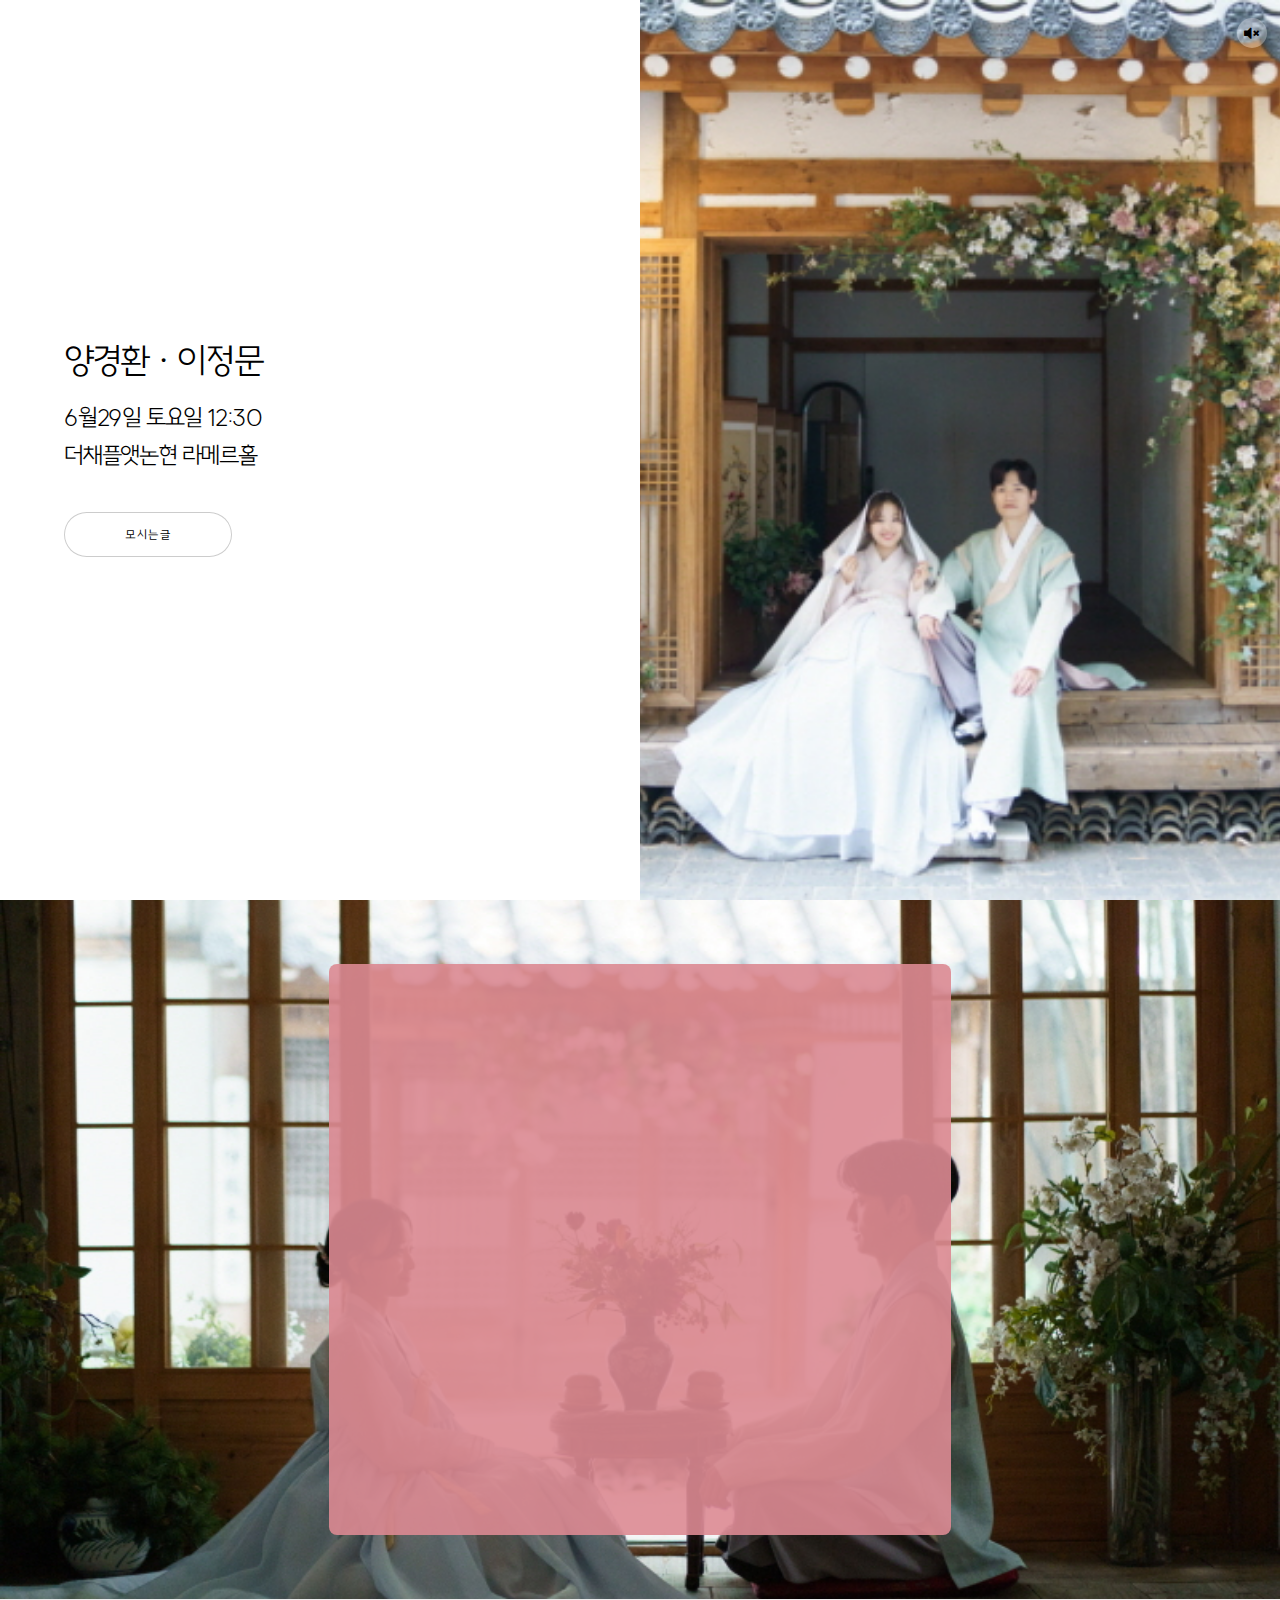
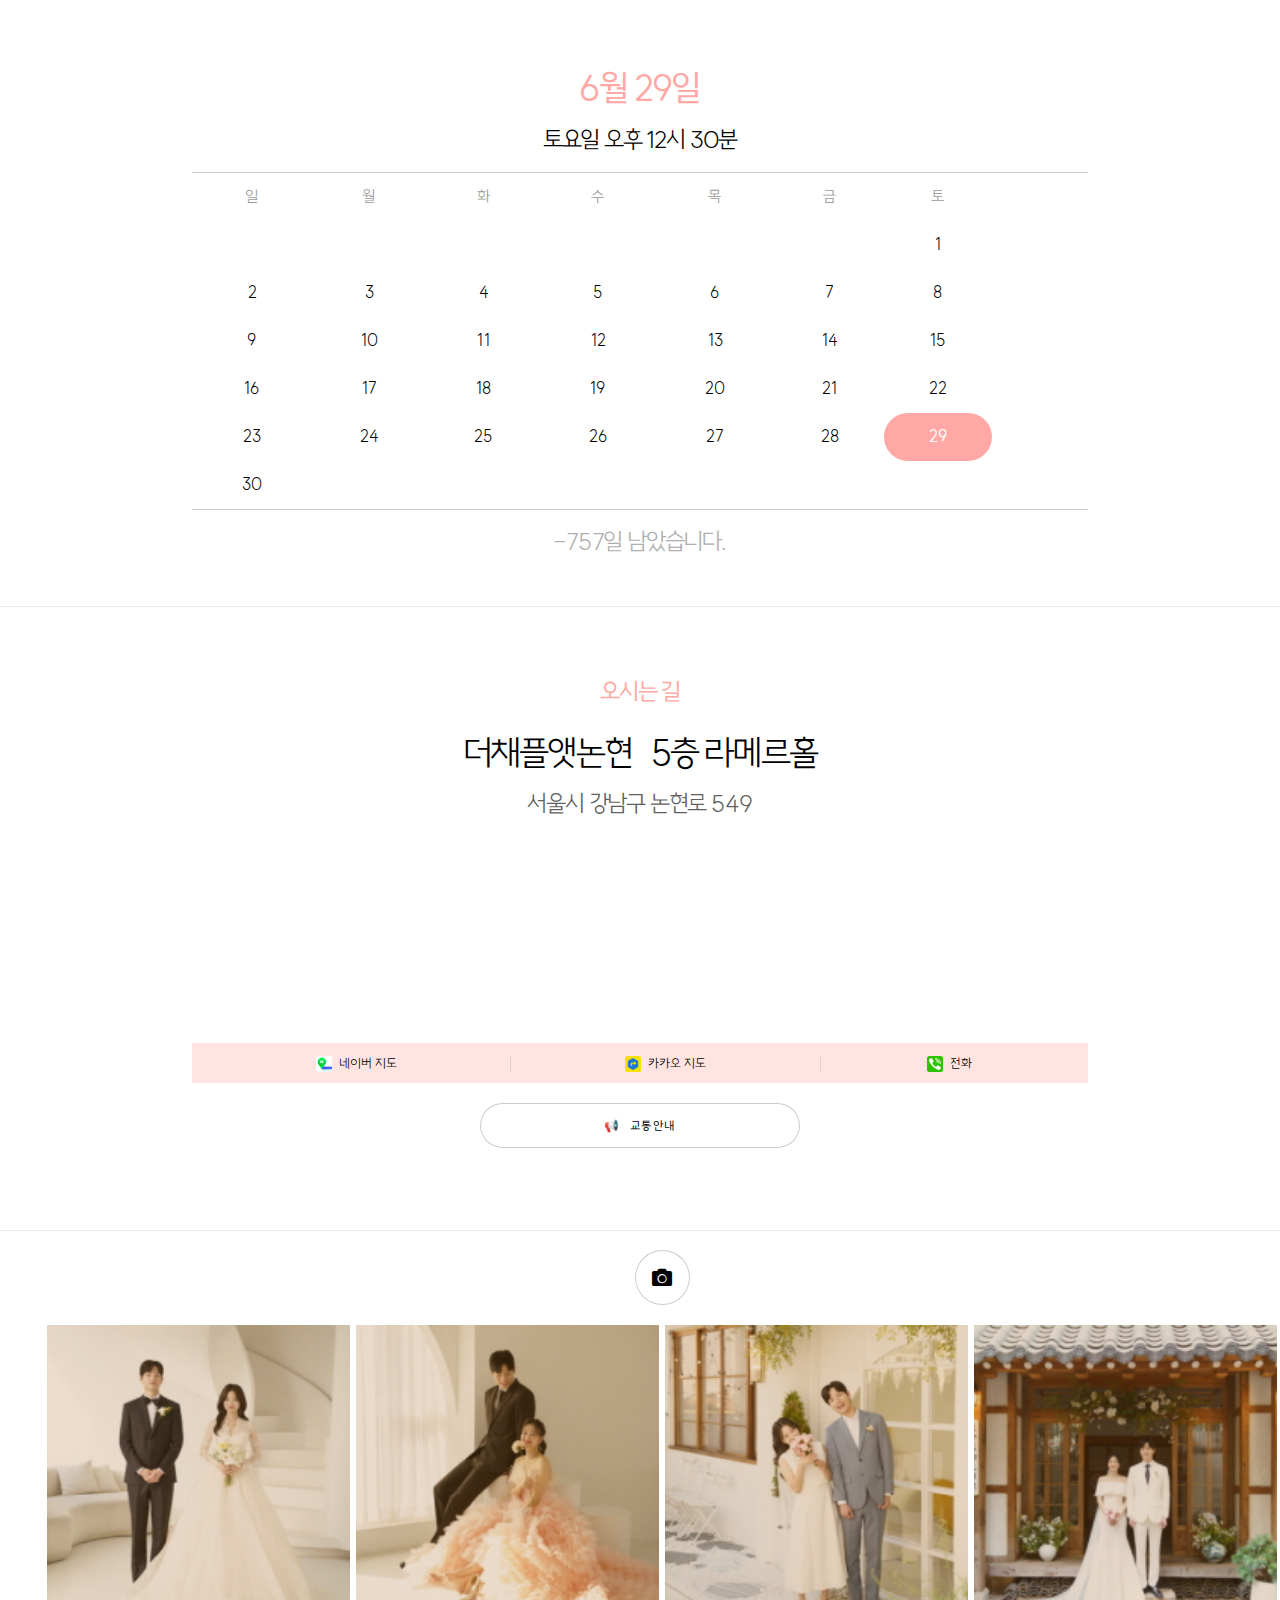
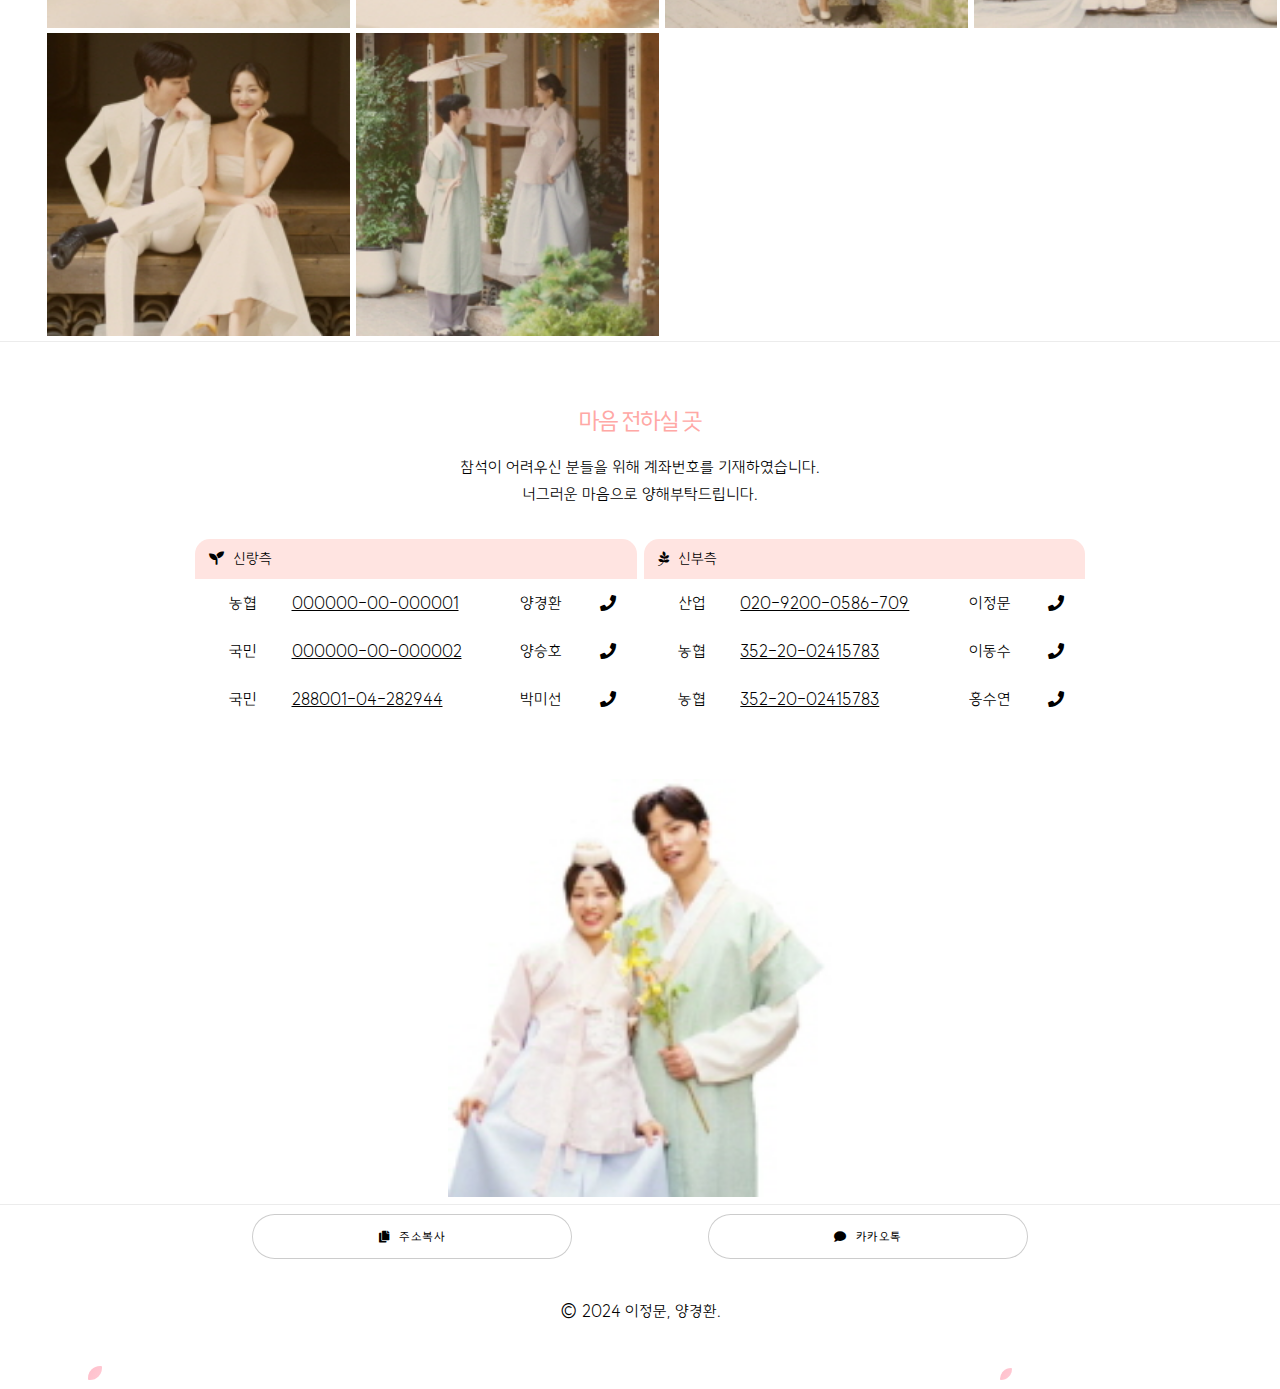
==== index.html @ 94cd94d9 "복원" ====
<!DOCTYPE HTML>
<!--
	Story by HTML5 UP
	html5up.net | @ajlkn
	Free for personal and commercial use under the CCA 3.0 license (html5up.net/license)
	
	C:\Users\USER\git\wedding_card\index.html
-->
<html>
	<head>
		<title>last 6월 29일 양경환 ♥ 이정문 결혼합니다.</title>
		<meta charset="utf-8" />
		<meta name="viewport" content="width=device-width, initial-scale=1, user-scalable=no" />
		
		<link rel="shortcut icon" href="#">
		
	    <link rel="stylesheet" href="assets/css/add-on-jm.css"> 
	    <link rel="stylesheet" href="assets/css/fontawesome-all.min.css"> 
		
		<link rel="stylesheet" href="assets/css/bootstrap.min.css">                                      
	    <!-- Bootstrap style -->
	    <link rel="stylesheet" href="assets/css/hero-slider-style.css">                              
	    <!-- Hero slider style (https://codyhouse.co/gem/hero-slider/) -->
	    <link rel="stylesheet" href="assets/css/magnific-popup.css">                                 
	    <!-- Magnific popup style (http://dimsemenov.com/plugins/magnific-popup/) -->
	    <link rel="stylesheet" href="assets/css/tooplate-style.css"> 
		
		
		
		<link rel="stylesheet" href="assets/css/main.css" />
		<link rel="stylesheet" href="assets/css/jquery-sakura.css" />
		
		     
	                  
		<noscript><link rel="stylesheet" href="assets/css/noscript.css" />
		</noscript>
	</head>
	<body class="is-preload">

		<!-- Wrapper -->
			<div id="wrapper" class="divided">
				
				<!-- 1. 메인 페이지 -->
					<section class="banner style1 orient-left content-align-left image-position-center fullscreen onload-image-fade-in onload-content-fade-right">
						<div class="content">
							<h2>양경환  · 이정문</h2>
							<h3 style="margin-bottom: 0.3rem;">6월29일 토요일 12:30</h3>
							<h3 style="margin-bottom: 2.5rem;">더채플앳논현 라메르홀</h3>
							<ul class="actions stacked">
								<li><a href="#invitingLetter" class="button big wide smooth-scroll-middle">모시는글</a></li>
							</ul>
						</div>
						
						<div class="image" id="mainImg">
							
							<img src="images/banner.jpg" alt="" class="img-gradient" />
							
							
							<!-- 음악 버튼 -->
							<button class="action" onclick="actionToggle();" style="background-color: rgba(255, 255, 255, 0.3);padding-left: 0px;padding-right: 0px;">
							  <span id="musicIcon" class="icon solid fa-volume-up" style="font-size:15px; "></span>
							</button>
							
						</div>
					</section>


				<!--2. 주절주절 이야기 -->
					<section class="spotlight invert color2 style5 -size orient-center align-center image-position-center" id="invitingLetter">
						 <div class="content" style="opacity: 90%;">
						 
							 <div class="inner items onscroll-fade-in">
								 
								 
							 <div>
							 	<hr style="margin: 1rem 0;">
							</div>
							
							<div class="inner items onscroll-fade-in" style="">
								<span  class="icon solid major fa-solid fa-heart"></span>
								<h3><b>소중한 분들을 초대합니다</b></h3>
								<p style="margin: 0;" >
									 <br> 열 한번의 사계절을 지나
									 <br> 돌아오는 여름 저희 둘은
									 <br> 평생 함께하려 합니다.
									 <br> 
									 <br> 저희의 첫걸음을 함께하시어
									 <br> 아름답고 행복한 가정을
									 <br> 가꾸어 나갈 수 있도록
									 <br> 축하해주시면 감사하겠습니다.
								</p>
								
								<h4 style="margin-bottom: 0">
									 <br> 양승호 · 박미선 의 아들 &nbsp 경환<!--  &nbsp&nbsp <span class="icon solid fa-phone style1"> -->
									 <br> 이동수 · 홍수연 의   &nbsp 딸 &nbsp  &nbsp 정문 
									 <br> 
									 <br> 
								</h4>
							</div>
							 
							 <div>
							 	<hr style="margin: 1rem 0;">
							</div>
							 
						 </div>
					 </div>
					<div class="image">
					    <img src="images/background_contact.jpg" alt="Alternate text" />
					</div>
					
				</section>
					
			
			<!--3. 시간 -->
				<section class="spotlight style1 orient-right content-align-center image-position-center onscroll-image-fade-in">
					
					<div class="content">
						<div class="calendar onscroll-fade-in" id="calDiv">
							<div class="month">
								<h2 style="margin-bottom: 10px;"><b style="color: #FFA8A5;">6월 29일</b></h2>
								<h3>토요일 오후 12시 30분</h3>
							</div>

							<div>
								<hr style="margin: 0;">
							</div>
							
							<table class="Tablecalendar">
								<tbody>
									<tr class="ClaendarRow ClaendarHeader">
										<td>일</td>	<td >월</td><td >화</td><td >수</td><td >목</td><td >금</td><td >토</td>
									</tr>
									<tr class="ClaendarRow">
										<td></td> <td></td> <td></td> <td></td> <td></td> <td></td> <td>1</td>
									</tr>
									<tr class="ClaendarRow">
										<td>2</td> <td>3</td> <td>4</td> <td>5</td> <td>6</td> <td>7</td> <td>8</td>
									</tr>
									<tr class="ClaendarRow">
										<td>9</td> <td>10</td> <td>11</td> <td>12</td> <td>13</td> <td>14</td> <td>15</td>
									</tr>
									<tr class="ClaendarRow">
										<td>16</td> <td>17</td> <td>18</td> <td>19</td> <td>20</td> <td>21</td> <td>22</td>
									</tr>
									<tr class="ClaendarRow">
										<td>23</td> <td>24</td> <td>25</td> <td>26</td> <td>27</td> <td>28</td> <td class="today"><b style="color: #ffffff;">29</b></td>
									</tr>
									<tr class="ClaendarRow">
										<td>30</td> <td></td> <td></td> <td></td> <td></td> <td></td> <td></td>
									</tr>
								</tbody>
							</table>
							
							<div>
								<hr style="margin-top: 0; margin-bottom:15px;">
							</div>
						</div>
					</div>
				</section>
			
			
			<!-- 4. 장소 -->
				<section class="spotlight style1 orient-right content-align-center image-position-center" id="placeSection">
					
					<!-- 장소 : 여기 있어야 위로 올라온다.. -->
					<div class="content inner items">
						<h3 style="margin-bottom: 10px; margin-top: 5px; padding-top: 0px; padding-bottom: 0px;"><b style="color: #FFA8A5;">오시는 길</b></h3>
						
							
						
						<h2 style="margin-bottom: 10px;margin-top: 20px;"> 더채플앳논현  &nbsp 5층 라메르홀  
							<br> 
						</h2>
						
						<div style="margin-bottom: 15px;" >
							<h3>
								<a style="color: #5f5f5f; text-decoration: none;" href="javascript:void(0);" onclick="copyAddress();" id="venueAddress">서울시 강남구 논현로 549</a> 
							</h3>
						</div>
						
						
						<!-- <img src="images/map2.jpg" alt="" style="max-width: 100%;" /> -->
						<iframe src="https://www.google.com/maps/embed?pb=!1m18!1m12!1m3!1d3165.1219770774974!2d127.03176637572152!3d37.50504117205459!2m3!1f0!2f0!3f0!3m2!1i1024!2i768!4f13.1!3m3!1m2!1s0x357ca34c7e5fe2cf%3A0x290654dfcd57d067!2z642U7LGE7ZSM7JWz64W87ZiE!5e0!3m2!1sko!2skr!4v1703411911544!5m2!1sko!2skr" style="width: 100%;" height="200" style="border:0;" allowfullscreen="" loading="lazy" referrerpolicy="no-referrer-when-downgrade"></iframe>
						 
						<div class="wrapper style1 align-center">
							 <!-- <ul class="icons" style="margin-top: 15px; margin-bottom: 15px;">
								<li><a href="javascript:void(0);" class="" onclick="location.href = 'http://naver.me/FgzpZyy8';" ><img class="myImageIcon" src='images/NaverMap_logo.png'/><span class="label">네이버지도</span></a></li>
								<li><a href="javascript:void(0);" class="" onclick="location.href = 'https://kko.to/sccJlA6y4u';"><img class="myImageIcon" src='images/KakaoMap_logo.png'/><span class="label">카카오지도</span></a></li>		
								<li><a href="javascript:void(0);" class="" onclick="location.href = 'tel:025621121';"><img class="myImageIcon" src='images/phone_logo.png'/><span class="label">카카오지도</span></a></li>		
							</ul>  -->

							<div>
								<div class="c-map-navi gothic">
									<div class="navi">
										<img src="images/icon_navermap_w48.png"> 
										<span><a href="javascript:void(0);" class="" onclick="location.href = 'http://naver.me/FgzpZyy8';" style="text-decoration: none;">네이버 지도</a></span>
									</div>
									<div class="navi">
										<img src="images/icon_kakaonavi_w48.png"> 
										<span><a href="javascript:void(0);" class="" onclick="location.href = 'https://kko.to/sccJlA6y4u';"  style="text-decoration: none;">카카오 지도</a></span>
									</div>
									<div class="navi">
										<img src="images/phone_logo.png"> 
										<span><a href="javascript:void(0);" class="" onclick="location.href = 'tel:025621121';"  style="text-decoration: none;">전화</a></span>
									</div>
								</div>
							</div>
						</div>
						
						<!-- 교통 안내 모달 START -->
						<button type="button" class="" data-toggle="modal" data-target="#tranModal" style="margin-bottom: 50px; margin-top: 20px; width:70%">
						 	 📢 &nbsp교통안내
						</button>
						<!-- <button type="button" class="" onclick="location.href='tel:025621121'"style="">
							📞 &nbsp 전화걸기
						</button> -->
						
						<div class="modal fade" id="tranModal" tabindex="-1" role="dialog" aria-labelledby="myModalLabel" aria-hidden="true">
						  <div class="modal-dialog" style="transform: translate(0, -50%); top: 50%;">
						    <div class="modal-content">
						      <div class="modal-body">
						        <button type="button" class="close" data-dismiss="modal" aria-label="Close" style="height: 1rem;"><span aria-hidden="true">&times;</span></button>
						        <div style="margin-top: 30px; margin-bottom:30px; text-align: left;margin-left: 5%;">
						        	<div style="padding-bottom: 10px;">
						        		<span class="icon solid fa-bus" style="margin-top: 20px;margin-bottom: 20px; "></span> &nbsp 대중교통편
						        	</div>
						        	
						        	<div style="padding-bottom: 10px">
									                       간선버스 : <span style="color: #0064FF;"> 147번, 463번 </span>
										<br>  지선버스 : <span style="color: #0A6E0A;"> 4211번  </span>
										<br>  광역버스 : <span style="color: #CD1039;"> 3600번, 9600번 </span>
										<br>  차병원(역삼방면) 정류장 50M앞 우측 건물
									</div>
									
						        	<div style="padding-bottom: 0px">
										          
										             지하철 <span style="color: #CD853F;"> 언주역 (9호선)</span> 7번 출구 (도보 5분)
										<br>  지하철 <span style="color: #0A6E0A;"> 역삼역 (2호선)</span> 6번 출구 (도보 10분)
									</div>
									<br> 
									
						        	<div style="padding-bottom: 10px">
									      <span class="icon solid fa-car-side" style="margin-top: 20px;margin-bottom: 20px;"></span> &nbsp 자차 이용시
							        </div>
							        
							        <div style="padding-bottom: 10px">
									     	 (동호대교 방면) 동호대교 남단에서 3호선 압구정역, 
									     	 <br>  7호선 학동역을 지나  차병원 사거리에서
									     	 <br>  2호선 역삼역 방면으로 200m 직진 후 우측 건물
							        </div>
							        
						        	<div style="padding-bottom: 10px">
									          1시간 30분 무료 주차
							      	</div>
							      	
						        	<div style="padding-bottom: 0px">
									                  교통상황이 다소 복잡할수 있습니다. 
									    <br> 양해 부탁드립니다.
							      	</div>
							       </div>
								</div>
							  </div>
							</div>
						</div>
						<!-- 교통 안내 모달 END -->
					</div>
				</section>
					
			<!--  5. 갤러리 -->
				<section class="spotlight style1 content-align-left image-position-center">
				
					<div class="cd-full-width">
                        <div data-page-no="1" data-page-type="gallery">
                            <div class="tm-img-gallery-container">
                                <div class="tm-img-gallery gallery-one">
                                    <span class="icon solid style2 major fa-camera" style="margin-top: 20px;margin-bottom: 20px;"></span>
                                    
                                    <!-- tn 파일은 320 * 320 으로 / 그냥파일을 800 * x 로 -->
                                    
                                    <div class="grid-item" style=";">
                                        <figure class="effect-bubba">
                                            <img src="gallery/wedding-photo-tn-01.jpg" alt="Image" class="img-fluid tm-img">
                                            <figcaption>
                                                <!-- <h2 class="tm-figure-title">Image <span>One</span></h2>
                                                <p class="tm-figure-description">Lorem ipsum dolor sit amet, consectetur adipiscing elit.</p> -->
                                                <a href="gallery/wedding-photo-01.jpg">더보기</a>
                                            </figcaption>           
                                        </figure>
                                    </div>
                                    <div class="grid-item" style="display:none;">
                                        <figure class="effect-bubba">
                                            <img src="" alt="Image" class="img-fluid tm-img">
                                            <figcaption>
                                                <a href="gallery/wedding-photo-02.jpg">더보기</a>
                                            </figcaption>
                                        </figure>
                                    </div>
                                    <div class="grid-item" style="display:none;">
                                        <figure class="effect-bubba">
                                            <img src="" alt="Image" class="img-fluid tm-img">
                                            <figcaption>
                                                <a href="gallery/wedding-photo-03.jpg">더보기</a>
                                            </figcaption>           
                                        </figure>
                                    </div>
                                    <div class="grid-item" style="display:none;">
                                        <figure class="effect-bubba">
                                            <img src="" alt="Image" class="img-fluid tm-img">
                                            <figcaption>
                                                <a href="gallery/wedding-photo-04.jpg">더보기</a>
                                            </figcaption>           
                                        </figure>
                                    </div>  
                                    <div class="grid-item" style="display:none;">
                                        <figure class="effect-bubba">
                                            <img src="" alt="Image" class="img-fluid tm-img">
                                            <figcaption>
                                                <a href="gallery/wedding-photo-05.jpg">더보기</a>
                                            </figcaption>           
                                        </figure>
                                    </div>
                                    <div class="grid-item" style="display:none;">
                                        <figure class="effect-bubba">
                                            <img src="" alt="Image" class="img-fluid tm-img">
                                            <figcaption>
                                                <a href="gallery/wedding-photo-06.jpg">더보기</a>
                                            </figcaption>
                                        </figure>
                                    </div>
                                    <div class="grid-item" style="">
                                        <figure class="effect-bubba">
                                            <img src="gallery/wedding-photo-tn-07.jpg" alt="Image" class="img-fluid tm-img">
                                            <figcaption>
                                                <a href="gallery/wedding-photo-07.jpg">더보기</a>
                                            </figcaption>           
                                        </figure>
                                    </div>
                                    <div class="grid-item" style="display:none;">
                                        <figure class="effect-bubba">
                                            <img src="" alt="Image" class="img-fluid tm-img">
                                            <figcaption>
                                                <a href="gallery/wedding-photo-08.jpg">더보기</a>
                                            </figcaption>           
                                        </figure>
                                    </div>   
                                    <div class="grid-item" style="display:none;">
                                        <figure class="effect-bubba">
                                            <img src="" alt="Image" class="img-fluid tm-img">
                                            <figcaption>
                                                <a href="gallery/wedding-photo-09.jpg">더보기</a>
                                            </figcaption>           
                                        </figure>
                                    </div>
                                    <div class="grid-item" style="display:none;">
                                        <figure class="effect-bubba">
                                            <img src="" alt="Image" class="img-fluid tm-img">
                                            <figcaption>
                                                <a href="gallery/wedding-photo-10.jpg">더보기</a>
                                            </figcaption>
                                        </figure>
                                    </div>
                                    <div class="grid-item" style="display:none;">
                                        <figure class="effect-bubba">
                                            <img src="" alt="Image" class="img-fluid tm-img">
                                            <figcaption>
                                                <a href="gallery/wedding-photo-11.jpg">더보기</a>
                                            </figcaption>           
                                        </figure>
                                    </div>
                                    <div class="grid-item" style="display:none;">
                                        <figure class="effect-bubba">
                                            <img src="" alt="Image" class="img-fluid tm-img">
                                            <figcaption>
                                                <a href="gallery/wedding-photo-12.jpg">더보기</a>
                                            </figcaption>           
                                        </figure>
                                    </div>
                                    <div class="grid-item" style="">
                                        <figure class="effect-bubba">
                                            <img src="gallery/wedding-photo-tn-13.jpg" alt="Image" class="img-fluid tm-img">
                                            <figcaption>
                                                <a href="gallery/wedding-photo-13.jpg">더보기</a>
                                            </figcaption>           
                                        </figure>
                                    </div>
                                    <div class="grid-item" style="display:none;">
                                        <figure class="effect-bubba">
                                            <img src="" alt="Image" class="img-fluid tm-img">
                                            <figcaption>
                                                <a href="gallery/wedding-photo-14.jpg">더보기</a>
                                            </figcaption>
                                        </figure>
                                    </div>
                                    <div class="grid-item" style="">
                                        <figure class="effect-bubba">
                                            <img src="gallery/wedding-photo-tn-15.jpg" alt="Image" class="img-fluid tm-img">
                                            <figcaption>
                                                <a href="gallery/wedding-photo-15.jpg">더보기</a>
                                            </figcaption>           
                                        </figure>
                                    </div>
                                    <div class="grid-item" style="display:none;">
                                        <figure class="effect-bubba">
                                            <img src="" alt="Image" class="img-fluid tm-img">
                                            <figcaption>
                                                <a href="gallery/wedding-photo-16.jpg">더보기</a>
                                            </figcaption>           
                                        </figure>
                                    </div>    
                                    <div class="grid-item" style="display:none;">
                                        <figure class="effect-bubba">
                                            <img src="" alt="Image" class="img-fluid tm-img">
                                            <figcaption>
                                                <a href="gallery/wedding-photo-17.jpg">더보기</a>
                                            </figcaption>           
                                        </figure>
                                    </div>    
                                    <div class="grid-item" style="display:none;">
                                        <figure class="effect-bubba">
                                            <img src="" alt="Image" class="img-fluid tm-img">
                                            <figcaption>
                                                <a href="gallery/wedding-photo-18.jpg">더보기</a>
                                            </figcaption>           
                                        </figure>
                                    </div> 
                                    <div class="grid-item" style="display:none;">
                                        <figure class="effect-bubba">
                                            <img src="" alt="Image" class="img-fluid tm-img">
                                            <figcaption>
                                                <a href="gallery/wedding-photo-19.jpg">더보기</a>
                                            </figcaption>           
                                        </figure>
                                    </div> 
                                    <div class="grid-item" style="">
                                        <figure class="effect-bubba">
                                            <img src="gallery/wedding-photo-tn-20.jpg" alt="Image" class="img-fluid tm-img">
                                            <figcaption>
                                                <a href="gallery/wedding-photo-20.jpg">더보기</a>
                                            </figcaption>           
                                        </figure>
                                    </div> 
                                   <div class="grid-item" style="display:none;">
                                        <figure class="effect-bubba">
                                            <img src="" alt="Image" class="img-fluid tm-img">
                                            <figcaption>
                                                <a href="gallery/wedding-photo-21.jpg">더보기</a>
                                            </figcaption>           
                                        </figure>
                                    </div>
                                    <div class="grid-item" style="display:none;">
                                        <figure class="effect-bubba">
                                            <img src="" alt="Image" class="img-fluid tm-img">
                                            <figcaption>
                                                <a href="gallery/wedding-photo-22.jpg">더보기</a>
                                            </figcaption>           
                                        </figure>
                                    </div>  
                                    <div class="grid-item" style="display:none;">
                                        <figure class="effect-bubba">
                                            <img src="" alt="Image" class="img-fluid tm-img">
                                            <figcaption>
                                                <a href="gallery/wedding-photo-23.jpg">더보기</a>
                                            </figcaption>           
                                        </figure>
                                    </div>  
                                    <div class="grid-item" style="display:none;">
                                        <figure class="effect-bubba">
                                            <img src="" alt="Image" class="img-fluid tm-img">
                                            <figcaption>
                                                <a href="gallery/wedding-photo-24.jpg">더보기</a>
                                            </figcaption>           
                                        </figure>
                                    </div>   
                                    <div class="grid-item" style="display:none;">
                                        <figure class="effect-bubba">
                                            <img src="" alt="Image" class="img-fluid tm-img">
                                            <figcaption>
                                                <a href="gallery/wedding-photo-25.jpg">더보기</a>
                                            </figcaption>           
                                        </figure>
                                    </div>   
                                    <div class="grid-item" style="">
                                        <figure class="effect-bubba">
                                            <img src="gallery/wedding-photo-tn-26.jpg" alt="Image" class="img-fluid tm-img">
                                            <figcaption>
                                                <a href="gallery/wedding-photo-26.jpg">더보기</a>
                                            </figcaption>           
                                        </figure>
                                    </div>   
                                    <div class="grid-item" style="display:none;">
                                        <figure class="effect-bubba">
                                            <img src="" alt="Image" class="img-fluid tm-img">
                                            <figcaption>
                                                <a href="gallery/wedding-photo-27.jpg">더보기</a>
                                            </figcaption>           
                                        </figure>
                                    </div>   
                                    <div class="grid-item" style="display:none;">
                                        <figure class="effect-bubba">
                                            <img src="" alt="Image" class="img-fluid tm-img">
                                            <figcaption>
                                                <a href="gallery/wedding-photo-28.jpg">더보기</a>
                                            </figcaption>           
                                        </figure>
                                    </div>   
                                    <div class="grid-item" style="display:none;">
                                        <figure class="effect-bubba">
                                            <img src="" alt="Image" class="img-fluid tm-img">
                                            <figcaption>
                                                <a href="gallery/wedding-photo-29.jpg">더보기</a>
                                            </figcaption>           
                                        </figure>
                                    </div>   
                                    <div class="grid-item" style="display:none;">
                                        <figure class="effect-bubba">
                                            <img src="" alt="Image" class="img-fluid tm-img">
                                            <figcaption>
                                                <a href="gallery/wedding-photo-30.jpg">더보기</a>
                                            </figcaption>           
                                        </figure>
                                    </div>                                                                  
                                </div>                                 
                            </div>
                        </div>                                                    
                    </div>  
                 </section>
                    
           
			<!--  6. 계좌번호 -->
			<section class="wrapper style1 align-center">

			<div class="inner">
				<h3 style=""><b style="color: #FFA8A5;">마음 전하실 곳</b></h3>
				<p>
					참석이 어려우신 분들을 위해 계좌번호를 기재하였습니다. <br> 너그러운 마음으로 양해부탁드립니다.
				</p>

				<div class="items style1 big onscroll-fade-in"
					style="margin-top: 0px; margin-bottom: 0px;">

					<!--  신랑측 계좌번호 -->
					<section
						style="border-color: rgba(0, 0, 0, 0); padding: 0 0.2rem 1.5rem 0.2rem;">
						<table>
							<thead>
								<tr>
									<th colspan="4" style="font-size: 15px;">&nbsp 
										<span class="icon solid fa-seedling style1"> </span> 
										<span> &nbsp 신랑측</span>
									</th>
								</tr>
							<thead>
							<tbody>
								<tr>
									<td class="col-1 account-copy-btn">농협</td>
									<td class="col-2 account-copy-btn">000000-00-000001</td>
									<td class="col-3">양경환</td>
									<td class="col-4 ">
										<a href="javascript:void(0);" onclick="location.href = 'tel:01079255235';"class="icon solid fa-phone style1"><span class="label">call</span></a>
									</td>
								</tr>
								<tr>
									<td class="col-1 account-copy-btn">국민</td>
									<td class="col-2 account-copy-btn">000000-00-000002</td>
									<td class="col-3">양승호</td>
									<td class="col-4 ">
										<a href="javascript:void(0);" onclick="location.href = 'tel:';"class="icon solid fa-phone style1"><span class="label">call</span></a>
									</td>
								</tr>
								<tr>
									<td class="col-1 account-copy-btn">국민</td>
									<td class="col-2 account-copy-btn">288001-04-282944</td>
									<td class="col-3">박미선</td>
									<td class="col-4">
										<a href="javascript:void(0);" onclick="location.href = 'tel:01096115235';"class="icon solid fa-phone style1"><span class="label">call</span></a>
									</td>
								</tr>
							</tbody>
						</table>
					</section>

					<!--  신부측 계좌번호 -->
					<section
						style="border-color: rgba(0, 0, 0, 0); padding: 0 0.2rem 1.5rem 0.2rem;">
						<table>
							<thead>
								<tr>
									<th colspan="4" style="font-size: 15px;">&nbsp <!-- <span class="icon solid fa-brands fa-pagelines style1">  </span> -->
										<span class="icon brands style1 fa-pagelines"> </span> <span>
											&nbsp 신부측</span>
									</th>
								</tr>
							<thead>
							<tbody>
								<tr>
									<td class="col-1 account-copy-btn">산업</td>
									<td class="col-2 account-copy-btn">020-9200-0586-709</td>
									<td class="col-3">이정문</td>
									<td class="col-4">
										<a href="javascript:void(0);" onclick="location.href = 'tel:01020312346';"class="icon solid fa-phone style1"><span class="label">call</span></a>
									</td>
								</tr>
								<tr>
									<td class="col-1 account-copy-btn">농협</td>
									<td class="col-2 account-copy-btn">352-20-02415783</td>
									<td class="col-3">이동수</td>
									<td class="col-4">
										<a href="javascript:void(0);" onclick="location.href = 'tel:01088697541';"class="icon solid fa-phone style1"><span class="label">call</span></a>
									</td>
								</tr>
								<tr>
									<td class="col-1 account-copy-btn">농협</td>
									<td class="col-2 account-copy-btn">352-20-02415783</td>
									<td class="col-3">홍수연</td>
									<td class="col-4">
										<a href="javascript:void(0);" onclick="location.href = 'tel:01030995836';"class="icon solid fa-phone style1"><span class="label">call</span></a>
									</td>
								</tr>
							</tbody>
						</table>
					</section>
				</div>

			</div>
			
			<img src="images/footer-image.jpg" alt="Image" style="width: 30%;">
			</section>

		<section class="wrapper style1 align-center">
				</section>	
					<!-- Footer -->
					<footer class="wrapper style1 align-center">
						<div class="inner" style="padding-top: 10px;">		
							<ul class="actions fit">
									<li><a href="javascript:void(0);" class="button icon solid fa-copy fit" id="share-link-copy">주소복사</a></li>
									<li><a href="javascript:void(0);" class="button icon solid fa-comment fit" id="kakaotalk-sharing-btn">카카오톡</a></li>
								</ul>
							<p>&copy; 2024 이정문, 양경환</a>.</p>
						</div>
					</footer>

			</div>

		<!-- Scripts -->
			<!-- <script src="assets/js/jquery.min.js"></script> -->
			<script src="assets/js/jquery-1.11.3.min.js"></script>
			<script src="assets/js/jquery.scrollex.min.js"></script>
			<script src="assets/js/jquery.scrolly.min.js"></script>
			<script src="assets/js/browser.min.js"></script>
			<script src="assets/js/breakpoints.min.js"></script>
			<script src="assets/js/util.js"></script>
			<script src="assets/js/main.js"></script>
			<script src="assets/js/jquery-sakura.js"></script>
			
			<!-- <script src="https://www.atlasestateagents.co.uk/javascript/tether.min.js"></script> --> <!-- Tether for Bootstrap (http://stackoverflow.com/questions/34567939/how-to-fix-the-error-error-bootstrap-tooltips-require-tether-http-github-h) --> 
	        
	        <script src="assets/js/tether.min.js"></script>             <!-- tether : www.atlasestateagents.co.uk/javascript/tether.min.js  -->
	        <script src="assets/js/bootstrap.min.js"></script>             <!-- Bootstrap js (v4-alpha.getbootstrap.com/) -->
	        
	        <script src="assets/js/hero-slider-main.js"></script>          <!-- Hero slider (https://codyhouse.co/gem/hero-slider/) -->
	        <script src="assets/js/jquery.magnific-popup.min.js"></script> <!-- Magnific popup (http://dimsemenov.com/plugins/magnific-popup/) -->
	        
	        <script src="assets/js/kakao.min.js"></script> <!-- 카카오  -->
			
			<script src="assets/js/addonByJm.js"></script>
			

	</body>
</html>
---- assets/css/add-on-jm.css ----
/*
body {
  font-family: 'lato', sans-serif;
}
.container {
  max-width: 1000px;
  margin-left: auto;
  margin-right: auto;
  padding-left: 10px;
  padding-right: 10px;
}

h2 {
  font-size: 26px;
  margin: 20px 0;
  text-align: center;
  small {
    font-size: 0.5em;
  }
}
*/

/*������ Ÿ�� ���̺�*/
/* .responsive-table {
  li {
    border-radius: 3px;
    padding: 10px 10px;
    display: flex;
    justify-content: space-between;
    margin-bottom: 15px;
  }
  .table-header {
    background-color: #FFE4E1;
    font-size: 14px;
    text-transform: uppercase;
    letter-spacing: 0.03em;
  }
  .table-row {
    background-color: #ffffff;
    box-shadow: 0px 0px 9px 0px rgba(0,0,0,0.1);
  }
  
  .col-1 {
    flex-basis: 10%;
  }
  .col-2 {
    flex-basis: 60%;
    text-align: left;
    padding-left: 5px;
    
  }
  .col-3 {
    flex-basis: 15%;
  }
  .col-4 {
    flex-basis: 15%;
  }
  
  .col-header {
    flex-basis: 100%;
  }
  
  @media all and (max-width: 200px) {
    .table-header {
      display: none;
    }
    .table-row{
      
    }
    li {
      display: block;
    }
    .col {
      
      flex-basis: 100%;
      
    }
    .col {
      display: flex;
      padding: 10px 0;
      &:before {
        color: #6C7A89;
        padding-right: 10px;
        content: attr(data-label);
        flex-basis: 50%;
        text-align: right;
      }
    }
  }
} */


table {
  border-spacing: 1;
  border-collapse: collapse;
  background: white;
  border-radius: 15px;
  overflow: hidden;
  max-width: 800px;
  width: 100%;
  margin: 0 auto;
  position: relative;
}
table * {
  /* position: relative; */
  /* width: 100%; */
  margin-bottom: 20px;
}
table td, table th {
  padding-left: 8px;
  vertical-align: middle;
}
table thead tr {
  height: 40px;
  background: #FFE4E1;
  font-size: 16px;
}
table tbody tr {
  height: 48px;
  border-bottom: 1px solid FFE4E1;
}
table tbody tr:last-child {
  border: 0;
}
table td, table th {
  /* text-align: left; */
}
table td.col-1, table th.col-1 {
  text-align: center;
  width: 20%;
}
table td.col-2, table th.col-2 {
  text-align: left;
  width: 50%;
  text-decoration: underline;
}
table td.col-3, table th.col-3 {
  text-align: center;
  width: 15%;
}
table td.col-4, table th.col-4 {
  text-align: center;
  width: 15%;
}

table td.col-11, table th.col-11 {
  text-align: left;
  width: 35%;
}
table td.col-12, table th.col-12 {
  text-align: left;
  width: 53%;
}
table td.col-13, table th.col-13 {
  text-align: center;
  width: 12%;
}

table td.col-21, table th.col-21 {
  text-align: left;
  width: 14%;
}
table td.col-22, table th.col-22 {
  text-align: left;
  width: 24%;
  font-size: 1.3rem;
}
table td.col-23, table th.col-23 {
  text-align: center;
  width: 12%;
}


/*Į����*/
.ClaendarHeader > *{
	 color:#999;
}

.ClaendarRow > *{
  padding-left: 0;
  aspect-ratio : 1;
 /*  width: 12%; */
}



.c-map-tools {
	text-align: left;
	padding: 4px 20px;
	display: flex
}

.c-map-tools>.button {
	flex: 1;
	cursor: pointer;
	text-align: center
}

.c-map-tools>.button>span {
	vertical-align: middle;
	font-size: .75rem
}

.c-map-tools svg {
	width: 14px;
	height: 14px;
	fill: #525252;
	vertical-align: middle
}

.c-map-navi {
	text-align: left;
	padding: 6px 10px;
	display: flex;
	background: #FFE4E1;
	color: #000;
	font-size: .8rem;
	height: 2.5rem
}

.c-map-navi>div {
	flex: 1.2;
	margin: auto;
	height: 1.1rem;
	line-height: 1.1rem;
	border-right: 1px solid rgba(97, 80, 67, .15);
	text-align: center;
	cursor: pointer
}

.c-map-navi>div:last-child {
	flex: 1;
	border-right: 0
}

.c-map-navi>span {
	display: inline-block;
	background: rgba(97, 80, 67, .15);
	font-size: 16px;
	width: 1px;
	height: 1.1rem;
	margin: .45rem 0
}

.c-map-navi img {
	position: relative;
	top: -1px;
	width: 16px;
	height: 16px;
	vertical-align: middle;
	margin-right: 4px;
	border-radius: 16%
}

@media screen and (max-width: 200px) {
  table {
    display: block;
  }
  table > *, table tr, table td, table th {
    display: block;
  }
  table thead {
    display: none;
  }
  table tbody tr {
    height: auto;
    padding: 8px 0;
  }
  table tbody tr td {
    padding-left: 45%;
    margin-bottom: 12px;
  }
  table tbody tr td:last-child {
    margin-bottom: 0;
  }
  table tbody tr td:before {
    position: absolute;
    font-weight: 700;
    width: 40%;
    left: 10px;
    top: 0;
  }
  table tbody tr td:nth-child(1):before {
    content: "Code";
  }
  table tbody tr td:nth-child(2):before {
    content: "Stock";
  }
  table tbody tr td:nth-child(3):before {
    content: "Cap";
  }
  table tbody tr td:nth-child(4):before {
    content: "Inch";
  }
  table tbody tr td:nth-child(5):before {
    content: "Box Type";
  }
}












/* 
:root {
  --fir-font-article: "adobe-garamond-pro", "Times New Roman", Times;
  --fir-font-header: "foco", Helvetica;
  --fir-blue-twitter-alpha: rgba(85,172,238, 0.6);
  --fir-color-grey: rgba(0,0,0, 0.40);
}

body {
  display: flex;
  align-items: center;
  justify-content: center;
  min-height: 100vh;
}

.fir-clickcircle {
  height: 50px;
  width: 50px;
  border-radius: 100px;
  cursor: pointer;
}

.fir-image-figure {
  margin: 0;
  display: flex;
  align-items: center;
  margin-bottom: 40px;
  position: relative;
  text-decoration: none;
}

.fir-image-figure .caption, .fir-image-figure figcaption {
  padding-left: 15px;
}

html.wf-active .fir-image-figure .fig-author-figure-title {
  font-family: var(--fir-font-header);
  font-size: 16px;
}

.fir-image-figure .fig-author-figure-title {
  color: var(--fir-color-grey);
  font-family: "HelveticaNeue-Light", "Helvetica Neue Light", "Helvetica Neue", Helvetica, Arial, "Lucida Grande", sans-serif;
  font-weight: 400;
  font-size: 15px;
  margin-top: 2px;
} */


/* �÷��� ��ư */
.action {
  position: absolute;
  top: 2%;
  right: 2%;
  width: 30px;
  height: 30px;
  /* background: #fff; */
  /* border-radius: 50%; */
  cursor: pointer;
  box-shadow: 0 5px 5px rgba(0,0,0,0.1);
}
.action span {
  position: relative;
  width: 100%;
  height: 100%;
  display: flex;
  justify-content: center;
  align-items: center;
  color: #000;
  font-size: 2em;
  transition: .3s ease-in-out;
}
.action.active span  {
  transform: rotate(360deg);
}

.action ul {
  position: absolute;
  bottom: 55px;
  background: #fff;
  min-width: 250px;
  padding: 20px;
  border-radius: 20px;
  opacity: 0;
  visibility: hidden;
  transition: .3s;
}
.action.active ul {
  bottom: 65px;
  opacity: 1;
  visibility: visible;
  transition: .3s;
}
.action ul li {
  list-style:none;
   text-decoration: none;
  display: flex;
  justify-content: flex-start;
  align-items: center;
  padding: 7px 0;
}

.action ul li:hover {
  font-weight: 600;
}
.action ul li:not(:last-child) {
  border-bottom: 1px solid rgba(0,0,0,0.1);
}
.action ul li img {
  margin-right: 15px;
  opacity: .2;
  transform: scale(.7);
}
.action ul li:hover img {  
  opacity: .8;
  transform: scale(1.0);
}
---- assets/css/hero-slider-style.css ----
/* -------------------------------- 

Primary style

-------------------------------- */
*, *::after, *::before {
  -webkit-box-sizing: border-box;
  -moz-box-sizing: border-box;
  box-sizing: border-box;
}

html { font-size: 62.5%; }

body {
  font-size: 1.6rem;
  font-family: "Open Sans", sans-serif;
  color: #2c343b;
  background-color: #f2f2f2;
}

a {
  color: #d44457;
  text-decoration: none;
}

img { max-width: 100%; }

/* -------------------------------- 

Main Components 

-------------------------------- */
.cd-header {
  position: absolute;
  z-index: 2;
  top: 0;
  left: 0;
  width: 100%;
  height: 50px;
  background-color: #21272c;
  -webkit-font-smoothing: antialiased;
  -moz-osx-font-smoothing: grayscale;
}
@media only screen and (min-width: 768px) {
  .cd-header {
    height: 70px;
    background-color: transparent;
  }
}

#cd-logo {
  float: left;
  margin: 13px 0 0 5%;
}
#cd-logo img {
  display: block;
}
@media only screen and (min-width: 768px) {
  #cd-logo {
    margin: 23px 0 0 5%;
  }
}

.cd-primary-nav {
  /* mobile first - navigation hidden by default, triggered by tap/click on navigation icon */
  float: right;
  margin-right: 5%;
  width: 44px;
  height: 100%;  
}
.cd-primary-nav ul {
  position: absolute;
  top: 0;
  left: 0;
  width: 100%;
  -webkit-transform: translateY(-100%);
  -moz-transform: translateY(-100%);
  -ms-transform: translateY(-100%);
  -o-transform: translateY(-100%);
  transform: translateY(-100%);
}
.cd-primary-nav ul.is-visible {
  box-shadow: 0 3px 8px rgba(0, 0, 0, 0.2);
  -webkit-transform: translateY(50px);
  -moz-transform: translateY(50px);
  -ms-transform: translateY(50px);
  -o-transform: translateY(50px);
  transform: translateY(50px);
}
.cd-primary-nav a {
  display: block;
  height: 50px;
  line-height: 50px;
  padding-left: 5%;
  background: #21272c;
  border-top: 1px solid #333c44;
  color: #ffffff;
}
@media only screen and (min-width: 768px) {
  .cd-primary-nav {
    /* reset navigation values */
    width: auto;
    height: auto;
    background: none;
  }
  .cd-primary-nav ul {
    position: static;
    width: auto;
    -webkit-transform: translateY(0);
    -moz-transform: translateY(0);
    -ms-transform: translateY(0);
    -o-transform: translateY(0);
    transform: translateY(0);
    line-height: 70px;
  }
  .cd-primary-nav ul.is-visible {
    -webkit-transform: translateY(0);
    -moz-transform: translateY(0);
    -ms-transform: translateY(0);
    -o-transform: translateY(0);
    transform: translateY(0);
  }
  .cd-primary-nav li {
    display: inline-block;
    margin-left: 1em;
  }
  .cd-primary-nav a {
    display: inline-block;
    height: auto;
    font-weight: 600;
    line-height: normal;
    background: transparent;
    padding: .6em 1em;
    border-top: none;
  }
}

/* -------------------------------- 

Slider

-------------------------------- */
.cd-hero {
  position: relative;
  -webkit-font-smoothing: antialiased;
  -moz-osx-font-smoothing: grayscale;
}

.cd-hero-slider {
  position: relative;
  height: 360px;
  overflow: hidden;
}
.cd-hero-slider li {
  position: absolute;
  top: 0;
  left: 0;
  width: 100%;
  height: auto;
  min-height: 100%;
  -webkit-transform: translateX(100%);
  -moz-transform: translateX(100%);
  -ms-transform: translateX(100%);
  -o-transform: translateX(100%);
  transform: translateX(100%);
}
.cd-hero-slider li.selected {
  /* this is the visible slide */
  position: relative;
  -webkit-transform: translateX(0);
  -moz-transform: translateX(0);
  -ms-transform: translateX(0);
  -o-transform: translateX(0);
  transform: translateX(0);
}
.cd-hero-slider li.move-left {
  /* slide hidden on the left */
  -webkit-transform: translateX(-100%);
  -moz-transform: translateX(-100%);
  -ms-transform: translateX(-100%);
  -o-transform: translateX(-100%);
  transform: translateX(-100%);
}
.cd-hero-slider li.is-moving, .cd-hero-slider li.selected {
  /* the is-moving class is assigned to the slide which is moving outside the viewport */
  -webkit-transition: -webkit-transform 0.5s;
  -moz-transition: -moz-transform 0.5s;
  transition: transform 0.5s;
}
@media only screen and (min-width: 768px) {
  .cd-hero-slider {
    height: 500px;
  }
}
@media only screen and (min-width: 1170px) {
  .cd-hero-slider {
    height: 680px;
  }
}

/* -------------------------------- 

Single slide style

-------------------------------- */
.cd-hero-slider li {
  background-position: center center;
  background-size: cover;
  background-repeat: no-repeat;
}
.cd-hero-slider li:first-of-type {
  background-color: #2c343b;  
}
.cd-hero-slider li:nth-of-type(2) {
  background-color: #3d4952;  
}
.cd-hero-slider li:nth-of-type(3) {
  background-color: #cdcdcd;  
}
.cd-hero-slider li:nth-of-type(4) {
  background-color: #2c343b;
  
}
.cd-hero-slider li:nth-of-type(5) {
  background-color: #2c343b;  
}
.cd-hero-slider li:nth-of-type(6) {
  background-color: #2c343b;  
}
.cd-hero-slider .cd-full-width,
.cd-hero-slider .cd-half-width {
  position: absolute;
  width: 100%;
  height: 100%;
  z-index: 1;
  left: 0;
  top: 0;
  /* this padding is used to align the text */
  padding-top: 100px;
  text-align: center;
  /* Force Hardware Acceleration in WebKit */
  -webkit-backface-visibility: hidden;
  backface-visibility: hidden;
  -webkit-transform: translateZ(0);
  -moz-transform: translateZ(0);
  -ms-transform: translateZ(0);
  -o-transform: translateZ(0);
  transform: translateZ(0);
}
.cd-hero-slider .cd-img-container {
  /* hide image on mobile device */
  display: none;
}
.cd-hero-slider .cd-img-container img {
  position: absolute;
  left: 50%;
  top: 50%;
  bottom: auto;
  right: auto;
  -webkit-transform: translateX(-50%) translateY(-50%);
  -moz-transform: translateX(-50%) translateY(-50%);
  -ms-transform: translateX(-50%) translateY(-50%);
  -o-transform: translateX(-50%) translateY(-50%);
  transform: translateX(-50%) translateY(-50%);
}
.cd-hero-slider .cd-bg-video-wrapper {
  /* hide video on mobile device */
  /*display: none;*/
  position: absolute;
  top: 0;
  left: 0;
  width: 100%;
  height: 100%;
  overflow: hidden;
}
.cd-hero-slider .cd-bg-video-wrapper video {
  /* you won't see this element in the html, but it will be injected using js */
  display: block;
  min-height: 100%;
  min-width: 100%;
  max-width: none;
  height: auto;
  width: auto;
  position: absolute;
  left: 50%;
  top: 50%;
  bottom: auto;
  right: auto;
  -webkit-transform: translateX(-50%) translateY(-50%);
  -moz-transform: translateX(-50%) translateY(-50%);
  -ms-transform: translateX(-50%) translateY(-50%);
  -o-transform: translateX(-50%) translateY(-50%);
  transform: translateX(-50%) translateY(-50%);
}
.cd-hero-slider h2, .cd-hero-slider p {
  text-shadow: 0 1px 3px rgba(0, 0, 0, 0.1);
  line-height: 1.2;
  margin: 0 auto 14px;
  color: #ffffff;
  width: 90%;
  max-width: 400px;
}
.cd-hero-slider h2 {
  font-size: 2.4rem;
}
.cd-hero-slider p {
  font-size: 1.4rem;
  line-height: 1.4;
}
.cd-hero-slider .cd-btn {
  display: inline-block;
  padding: 1.2em 1.4em;
  margin-top: .8em;
  background-color: rgba(212, 68, 87, 0.9);
  font-size: 1.3rem;
  font-weight: 700;
  letter-spacing: 1px;
  color: #ffffff;
  text-transform: uppercase;
  box-shadow: 0 3px 6px rgba(0, 0, 0, 0.1);
  -webkit-transition: background-color 0.2s;
  -moz-transition: background-color 0.2s;
  transition: background-color 0.2s;
}
.cd-hero-slider .cd-btn.secondary {
  background-color: rgba(22, 26, 30, 0.8);
}
.cd-hero-slider .cd-btn:nth-of-type(2) {
  margin-left: 1em;
}
.no-touch .cd-hero-slider .cd-btn:hover {
  background-color: #d44457;
}
.no-touch .cd-hero-slider .cd-btn.secondary:hover {
  background-color: #161a1e;
}
@media only screen and (min-width: 768px) {
  /*.cd-hero-slider li:nth-of-type(2) {
    background-image: none;
  }*/
  /*.cd-hero-slider li:nth-of-type(3) {
    background-image: none;
  }
  .cd-hero-slider li:nth-of-type(4) {
    background-image: none;
  }*/
  .cd-hero-slider .cd-full-width,
  .cd-hero-slider .cd-half-width {
    padding-top: 150px;
  }
  .cd-hero-slider .cd-bg-video-wrapper {
    display: block;
  }
  .cd-hero-slider .cd-half-width {
    width: 45%;
  }
  .cd-hero-slider .cd-half-width:first-of-type {
    left: 5%;
  }
  .cd-hero-slider .cd-half-width:nth-of-type(2) {
    right: 5%;
    left: auto;
  }
  .cd-hero-slider .cd-img-container {
    display: block;
  }
  .cd-hero-slider h2, .cd-hero-slider p {
    max-width: 520px;
  }
  .cd-hero-slider h2 {
    font-size: 2.4em;
    font-weight: 300;
  }
  .cd-hero-slider .cd-btn {
    font-size: 1.4rem;
  }
}
@media only screen and (min-width: 1170px) {
  .cd-hero-slider .cd-full-width,
  .cd-hero-slider .cd-half-width {
    padding-top: 220px;
  }
  .cd-hero-slider h2, .cd-hero-slider p {
    margin-bottom: 20px;
  }
  .cd-hero-slider h2 {
    font-size: 3.2em;
  }
  .cd-hero-slider p {
    font-size: 1.6rem;
  }
}

/* -------------------------------- 

Single slide animation

-------------------------------- */
@media only screen and (min-width: 768px) {
  .cd-hero-slider .cd-half-width {
    opacity: 0;
    -webkit-transform: translateX(40px);
    -moz-transform: translateX(40px);
    -ms-transform: translateX(40px);
    -o-transform: translateX(40px);
    transform: translateX(40px);
  }
  .cd-hero-slider .move-left .cd-half-width {
    -webkit-transform: translateX(-40px);
    -moz-transform: translateX(-40px);
    -ms-transform: translateX(-40px);
    -o-transform: translateX(-40px);
    transform: translateX(-40px);
  }
  .cd-hero-slider .selected .cd-half-width {
    /* this is the visible slide */
    opacity: 1;
    -webkit-transform: translateX(0);
    -moz-transform: translateX(0);
    -ms-transform: translateX(0);
    -o-transform: translateX(0);
    transform: translateX(0);
  }
  .cd-hero-slider .is-moving .cd-half-width {
    /* this is the slide moving outside the viewport 
    wait for the end of the transition on the <li> parent before set opacity to 0 and translate to 40px/-40px */
    -webkit-transition: opacity 0s 0.5s, -webkit-transform 0s 0.5s;
    -moz-transition: opacity 0s 0.5s, -moz-transform 0s 0.5s;
    transition: opacity 0s 0.5s, transform 0s 0.5s;
  }
  .cd-hero-slider li.selected.from-left .cd-half-width:nth-of-type(2),
  .cd-hero-slider li.selected.from-right .cd-half-width:first-of-type {
    /* this is the selected slide - different animation if it's entering from left or right */
    -webkit-transition: opacity 0.4s 0.2s, -webkit-transform 0.5s 0.2s;
    -moz-transition: opacity 0.4s 0.2s, -moz-transform 0.5s 0.2s;
    transition: opacity 0.4s 0.2s, transform 0.5s 0.2s;
  }
  .cd-hero-slider li.selected.from-left .cd-half-width:first-of-type,
  .cd-hero-slider li.selected.from-right .cd-half-width:nth-of-type(2) {
    /* this is the selected slide - different animation if it's entering from left or right */
    -webkit-transition: opacity 0.4s 0.4s, -webkit-transform 0.5s 0.4s;
    -moz-transition: opacity 0.4s 0.4s, -moz-transform 0.5s 0.4s;
    transition: opacity 0.4s 0.4s, transform 0.5s 0.4s;
  }
  .cd-hero-slider .cd-full-width h2,
  .cd-hero-slider .cd-full-width p,
  .cd-hero-slider .cd-full-width .cd-btn {
    opacity: 0;
    -webkit-transform: translateX(100px);
    -moz-transform: translateX(100px);
    -ms-transform: translateX(100px);
    -o-transform: translateX(100px);
    transform: translateX(100px);
  }
  .cd-hero-slider .move-left .cd-full-width h2,
  .cd-hero-slider .move-left .cd-full-width p,
  .cd-hero-slider .move-left .cd-full-width .cd-btn {
    opacity: 0;
    -webkit-transform: translateX(-100px);
    -moz-transform: translateX(-100px);
    -ms-transform: translateX(-100px);
    -o-transform: translateX(-100px);
    transform: translateX(-100px);
  }
  .cd-hero-slider .selected .cd-full-width h2,
  .cd-hero-slider .selected .cd-full-width p,
  .cd-hero-slider .selected .cd-full-width .cd-btn {
    /* this is the visible slide */
    opacity: 1;
    -webkit-transform: translateX(0);
    -moz-transform: translateX(0);
    -ms-transform: translateX(0);
    -o-transform: translateX(0);
    transform: translateX(0);
  }

  .cd-hero-slider li.is-moving .cd-full-width h2,
  .cd-hero-slider li.is-moving .cd-full-width p,
  .cd-hero-slider li.is-moving .cd-full-width .cd-btn {
    /* this is the slide moving outside the viewport 
    wait for the end of the transition on the li parent before set opacity to 0 and translate to 100px/-100px */
    -webkit-transition: opacity 0s 0.5s, -webkit-transform 0s 0.5s;
    -moz-transition: opacity 0s 0.5s, -moz-transform 0s 0.5s;
    transition: opacity 0s 0.5s, transform 0s 0.5s;
  }
  .cd-hero-slider li.selected h2 {
    -webkit-transition: opacity 0.4s 0.2s, -webkit-transform 0.5s 0.2s;
    -moz-transition: opacity 0.4s 0.2s, -moz-transform 0.5s 0.2s;
    transition: opacity 0.4s 0.2s, transform 0.5s 0.2s;
  }
  .cd-hero-slider li.selected p {
    -webkit-transition: opacity 0.4s 0.3s, -webkit-transform 0.5s 0.3s;
    -moz-transition: opacity 0.4s 0.3s, -moz-transform 0.5s 0.3s;
    transition: opacity 0.4s 0.3s, transform 0.5s 0.3s;
  }
  .cd-hero-slider li.selected .cd-btn {
    -webkit-transition: opacity 0.4s 0.4s, -webkit-transform 0.5s 0.4s, background-color 0.2s 0s;
    -moz-transition: opacity 0.4s 0.4s, -moz-transform 0.5s 0.4s, background-color 0.2s 0s;
    transition: opacity 0.4s 0.4s, transform 0.5s 0.4s, background-color 0.2s 0s;
  }
}

/* -------------------------------- 

Slider navigation

-------------------------------- */
.cd-slider-nav {
  position: absolute;
  width: 100%;
  bottom: 0;
  z-index: 2;
  text-align: center;
  height: 55px;
  /*background-color: rgba(0, 1, 1, 0.5);*/
}
.cd-slider-nav nav, .cd-slider-nav ul, .cd-slider-nav li, .cd-slider-nav a {
  /*height: 100%;*/
}
.cd-slider-nav nav {
  display: inline-block;
  position: relative;
}
/*.cd-slider-nav .cd-marker {
  position: absolute;
  bottom: 0;
  left: 0;
  width: 60px;
  height: 100%;
  color: #d44457;
  background-color: #ffffff;
  box-shadow: inset 0 2px 0 currentColor;
  -webkit-transition: -webkit-transform 0.2s, box-shadow 0.2s;
  -moz-transition: -moz-transform 0.2s, box-shadow 0.2s;
  transition: transform 0.2s, box-shadow 0.2s;
}
.cd-slider-nav .cd-marker.item-2 {
  -webkit-transform: translateX(100%);
  -moz-transform: translateX(100%);
  -ms-transform: translateX(100%);
  -o-transform: translateX(100%);
  transform: translateX(100%);
}
.cd-slider-nav .cd-marker.item-3 {
  -webkit-transform: translateX(200%);
  -moz-transform: translateX(200%);
  -ms-transform: translateX(200%);
  -o-transform: translateX(200%);
  transform: translateX(200%);
}
.cd-slider-nav .cd-marker.item-4 {
  -webkit-transform: translateX(300%);
  -moz-transform: translateX(300%);
  -ms-transform: translateX(300%);
  -o-transform: translateX(300%);
  transform: translateX(300%);
}
.cd-slider-nav .cd-marker.item-5 {
  -webkit-transform: translateX(400%);
  -moz-transform: translateX(400%);
  -ms-transform: translateX(400%);
  -o-transform: translateX(400%);
  transform: translateX(400%);
}*/
.cd-slider-nav ul::after {
  clear: both;
  content: "";
  display: table;
}
.cd-slider-nav li {
  display: inline-block;
  width: 60px;
  float: left;
}
.cd-slider-nav li.selected a {
  color: #2c343b;
}
.no-touch .cd-slider-nav li.selected a:hover {
  /*background-color: transparent;*/
}
.cd-slider-nav a {
  display: block;
  position: relative;
  padding-top: 35px;
  font-size: 1rem;
  font-weight: 700;
  color: #a8b4be;
/*  -webkit-transition: background-color 0.2s;
  -moz-transition: background-color 0.2s;
  transition: background-color 0.2s;*/
}
.cd-slider-nav a::before {
  content: '';
  position: absolute;
  width: 24px;
  height: 24px;
  top: 8px;
  left: 50%;
  right: auto;
/*  -webkit-transform: translateX(-50%);
  -moz-transform: translateX(-50%);
  -ms-transform: translateX(-50%);
  -o-transform: translateX(-50%);
  transform: translateX(-50%);
  background: url(../assets/cd-icon-navigation.svg) no-repeat 0 0;*/
}
.no-touch .cd-slider-nav a:hover {
  background-color: rgba(0, 1, 1, 0.5);
}
.cd-slider-nav li:first-of-type a::before {
  background-position: 0 0;
}
.cd-slider-nav li.selected:first-of-type a::before {
  background-position: 0 -24px;
}
.cd-slider-nav li:nth-of-type(2) a::before {
  background-position: -24px 0;
}
.cd-slider-nav li.selected:nth-of-type(2) a::before {
  background-position: -24px -24px;
}
.cd-slider-nav li:nth-of-type(3) a::before {
  background-position: -48px 0;
}
.cd-slider-nav li.selected:nth-of-type(3) a::before {
  background-position: -48px -24px;
}
.cd-slider-nav li:nth-of-type(4) a::before {
  background-position: -72px 0;
}
.cd-slider-nav li.selected:nth-of-type(4) a::before {
  background-position: -72px -24px;
}
.cd-slider-nav li:nth-of-type(5) a::before {
  background-position: -96px 0;
}
.cd-slider-nav li.selected:nth-of-type(5) a::before {
  background-position: -96px -24px;
}
@media only screen and (min-width: 768px) {
  .cd-slider-nav {
    height: 80px;
  }
  .cd-slider-nav .cd-marker,
  .cd-slider-nav li {
    width: 95px;
  }
  .cd-slider-nav a {
    padding-top: 48px;
    font-size: 1.1rem;
    text-transform: uppercase;
  }
  .cd-slider-nav a::before {
    top: 18px;
  }
}

/* -------------------------------- 

Main content

-------------------------------- */
.cd-main-content {
  width: 90%;
  max-width: 768px;
  margin: 0 auto;
  padding: 2em 0;
}
.cd-main-content p {
  font-size: 1.4rem;
  line-height: 1.8;
  color: #999999;
  margin: 2em 0;
}
@media only screen and (min-width: 1170px) {
  .cd-main-content {
    padding: 3em 0;
  }
  .cd-main-content p {
    font-size: 1.6rem;
  }
}

/* -------------------------------- 

Javascript disabled

-------------------------------- */
.no-js .cd-hero-slider li {
  display: none;
}
.no-js .cd-hero-slider li.selected {
  display: block;
}

.no-js .cd-slider-nav {
  display: none;
}
---- assets/css/tooplate-style.css ----
/*

Template 2086 Multi Color

http://www.tooplate.com/view/2086-multi-color

*/
body {
	
	/* ���ο� ������ ��ġ�� ������ ����!*/
	/*
	background-color: #DDDDDD;
	color: black;
	font-family: 'Open Sans', Helvetica, Arial, sans-serif;
	font-size: 17px;
	font-weight: 300;
	overflow-x: hidden;
	*/
	
}

.tm-white { color: #FFFFFF; }


 /*���ο� ������ �ֱ� ������ �����*/
/*
ul { padding: 0; margin: 0; }
figure { margin: 0; }
p:last-child { margin-bottom: 0; }
a { color: #3f97c9; }
a, button { transition: all 0.3s ease; }
a:hover,
a:focus {
	text-decoration: none;
	outline: none;
}
*/


.tm-brand-icon { 
	padding: 10px;
    background: none;
    color: black;
    font-size: 4rem;
    margin-right: 15px;
}

.container-fluid { width: 100%; } /* IE fix */

.cd-hero-slider .cd-full-width { padding-top: 0; }

.cd-slider-nav {
	position: absolute;
	left: 0;
	right: 0;
	top: 0;
	z-index: 1002;
	background: none;
}

.navbar { padding: 0; }

.cd-slider-nav nav { 
	width: 100%; 	
}

.cd-slider-nav .navbar-nav {
	display: inline-block;
	float: none;
	vertical-align: top;
}

.cd-slider-nav li { 
	display: block;
	float: none;
	width: auto;	
}

.tm-navbar { float: right; }
.tm-navbar-bg {
	display: -ms-flexbox;
	display: flex;
	-ms-flex-align: center;
	    align-items: center;
	-ms-flex-pack: justify;
	    justify-content: space-between;
	padding-left: 10px;
	padding-right: 10px;
	background-color: rgba(255,255,255,0.7);
	overflow: auto;
}

.navbar-toggler {
	float: right;
	font-size: 1.75rem;
	padding: 1rem 1.5rem;
	background: rgba(255,255,255,0.7);
	border-radius: 0;
	position: absolute;
	right: 20px;
	top: 5px;
}

button:focus { outline: none; }

.cd-slider-nav a.navbar-brand {
	font-size: 2.5rem;
	padding-top: 0;
	padding-bottom: 0;
	display: -ms-flexbox;
	display: flex;
	-ms-flex-align: center;
	    align-items: center;
	-ms-flex-pack: center;
	    justify-content: center;
	width: auto;
}

.cd-slider-nav a { text-transform: capitalize; }
.navbar-nav .nav-item { float: none; }
.navbar-nav .nav-item+.nav-item { margin-left: 0; }

.cd-slider-nav a,
.navbar-nav .nav-link {
	background-color: transparent;
	color: black;
    display: table-cell;
    font-weight: 400;
    font-size: 1em;
	vertical-align: middle;
    width: 130px;
    height: 40px;
}

.cd-slider-nav .nav-item.selected .nav-link,
.cd-slider-nav .nav-link:hover,
.cd-slider-nav .nav-link:focus {
	color: #ffffff;
}

/* Hero Slider */
.cd-hero-slider { height: 100vh; }
.cd-hero-slider li { 
	background-color: #2c343b;
	list-style: none; 
}

/* Background & menu colors */
.cd-hero-slider li:nth-of-type(1) { background-color: rgba(56, 182, 230, 0.62); }
.cd-hero-slider li:nth-of-type(2) { background-color: rgba(237, 84, 76, 0.62); }
.cd-hero-slider li:nth-of-type(3) { background-color: rgba(234, 163, 25, 0.62); }
.cd-hero-slider li:nth-of-type(4) { background-color: rgba(22, 181, 163, 0.62); }
.cd-hero-slider li:nth-of-type(5) { background-color: rgba(68, 127, 202, 0.62); }

.cd-slider-nav .nav-item:nth-of-type(1).selected .nav-link,
.cd-slider-nav .nav-item:nth-of-type(1) .nav-link:hover,
.cd-slider-nav .nav-item:nth-of-type(1) .nav-link:focus {	
	background-color: #38b6e6;
}

.cd-slider-nav .nav-item:nth-of-type(2).selected .nav-link,
.cd-slider-nav .nav-item:nth-of-type(2) .nav-link:hover,
.cd-slider-nav .nav-item:nth-of-type(2) .nav-link:focus {
			
	background-color: #ed544c;
}

.cd-slider-nav .nav-item:nth-of-type(3).selected .nav-link,
.cd-slider-nav .nav-item:nth-of-type(3) .nav-link:hover,
.cd-slider-nav .nav-item:nth-of-type(3) .nav-link:focus {
		
	background-color: #eaa319;	
}

.cd-slider-nav .nav-item:nth-of-type(4).selected .nav-link,
.cd-slider-nav .nav-item:nth-of-type(4) .nav-link:hover,
.cd-slider-nav .nav-item:nth-of-type(4) .nav-link:focus {
	
	background-color: #16b5a3;
}

.cd-slider-nav .nav-item:nth-of-type(5).selected .nav-link,
.cd-slider-nav .nav-item:nth-of-type(5) .nav-link:hover,
.cd-slider-nav .nav-item:nth-of-type(5) .nav-link:focus {
	
	background-color: #447fca;		
}

.tm-bg-white-translucent { background-color: rgba(255,255,255,0.8); }
.tm-bg-white-translucent p { color: black; }
.tm-textbox { 
	display: inline-block; 
	width: 100%;
}

.cd-hero-slider h2, .cd-hero-slider p {
	max-width: none;
	width: 100%;
}

.cd-hero-slider .tm-text { 
	font-size: 1em;
	line-height: 1.8; 
}

.cd-full-width .container-fluid.tm-page-width { 
	max-width: none;
	margin-left: auto;
	margin-right: auto;
	width: 100%;
}

/*.tm-3-col-container { overflow: auto; }*/

.cd-hero-slider h2.tm-text-title {
	color: #000002;
    font-size: 1.6em;
    font-weight: 400;
}

/* footer */
.tm-social-link {
	background-color: rgba(255,255,255,0.40);
    color: black;
    display: inline-block;
    width: 35px;
    height: 35px;
    text-align: center;
    padding-top: 5px;
    margin-right: 10px;
}

.tm-social-link:last-child { margin-right: 0; }

.tm-footer {
	position: absolute;
	bottom: 0;
	left: 0;	
}

.tm-footer {
    width: 100%;
    color: white;
    z-index: 1001;
    padding: 0 11px 12px;
}

.tm-social-icons-container { margin-bottom: 30px; }

.cd-full-width {
	display: -ms-flexbox;
	display: flex;
    -ms-flex-direction: column;
        flex-direction: column;
    -ms-flex-align: center;
        align-items: center;
    -ms-flex-pack: center;
        justify-content: center;
}

.cd-hero-slider p:last-child { margin-bottom: 0; }

/* Contact */
.tm-contact-page {
	margin: 0 auto;
	max-width: 1190px;
	padding: 0;
}

.tm-contact-container { max-width: 1150px; }

.form-control,
.tm-submit-btn {
	font-size: 1.8rem;
}
.form-control {
	background-color: rgba(255,255,255,0.7);
	border-radius: 0;
	padding: 1rem 2rem;
}

.form-control::-webkit-input-placeholder { color: #000000; }
.form-control:-moz-placeholder { color: #000000; } /* Firefox 18- */
.form-control::-moz-placeholder { color: #000000; } /* Firefox 19+ */
.form-control:-ms-input-placeholder { color: #000000; }

.form-group { margin-bottom: 1.5rem; }

.tm-submit-btn {
	background-color: #0066CC;
	border: none;
	color: white;
	padding: 10px 50px;
	margin-top: 10px;
	font-weight: 400;
	font-size: 2.5rem;
}

.tm-submit-btn:hover,
.tm-submit-btn:focus {
	background-color: #2277EE;
}

textarea { height: 168px; }

/* Preloader 
	https://ihatetomatoes.net/create-custom-preloading-screen/
*/
/* ==========================================================================
   Author's custom styles
   ========================================================================== */
   #loader-wrapper { position: fixed; top: 0; left: 0; width: 100%; height: 100%; z-index: 2000; }
   #loader { display: block; position: relative; left: 50%; top: 50%; width: 150px; height: 150px; margin: -75px 0 0 -75px; border-radius: 50%; border: 3px solid transparent; border-top-color: #3498db; /* Chrome, Opera 15+, Safari 5+ */
   	animation: spin 2s linear infinite; /* Chrome, Firefox 16+, IE 10+, Opera */ z-index: 2001; }
   #loader:before { content: ""; position: absolute; top: 5px; left: 5px; right: 5px; bottom: 5px; border-radius: 50%; border: 3px solid transparent;
   	border-top-color: #e74c3c; /* Chrome, Opera 15+, Safari 5+ */
   animation: spin 3s linear infinite; /* Chrome, Firefox 16+, IE 10+, Opera */ }
   #loader:after { content: ""; position: absolute; top: 15px; left: 15px; right: 15px; bottom: 15px; border-radius: 50%; border: 3px solid transparent;
border-top-color: #f9c922; /* Chrome, Opera 15+, Safari 5+ */ animation: spin 1.5s linear infinite; /* Chrome, Firefox 16+, IE 10+, Opera */ }
@keyframes spin {
	0%   {  /* Chrome, Opera 15+, Safari 3.1+ */  /* IE 9 */
		transform: rotate(0deg);  /* Firefox 16+, IE 10+, Opera */
	}
	100% {  /* Chrome, Opera 15+, Safari 3.1+ */  /* IE 9 */
		transform: rotate(360deg);  /* Firefox 16+, IE 10+, Opera */
	}
}

#loader-wrapper .loader-section { position: fixed; top: 0; width: 51%; height: 100%; background: #222222; z-index: 2000;  /* Chrome, Opera 15+, Safari 3.1+ */  /* IE 9 */ transform: translateX(0);  /* Firefox 16+, IE 10+, Opera */}

#loader-wrapper .loader-section.section-left { left: 0; }

#loader-wrapper .loader-section.section-right { right: 0; }

/* Loaded */
.loaded #loader-wrapper .loader-section.section-left {  /* Chrome, Opera 15+, Safari 3.1+ */  /* IE 9 */
	transform: translateX(-100%);  /* Firefox 16+, IE 10+, Opera */  
	transition: all 0.7s 0.3s cubic-bezier(0.645, 0.045, 0.355, 1.000);
}

.loaded #loader-wrapper .loader-section.section-right {  /* Chrome, Opera 15+, Safari 3.1+ */  /* IE 9 */
	transform: translateX(100%);  /* Firefox 16+, IE 10+, Opera */  
	transition: all 0.7s 0.3s cubic-bezier(0.645, 0.045, 0.355, 1.000);
}

.loaded #loader {
	opacity: 0;  
	transition: all 0.3s ease-out;
}
.loaded #loader-wrapper {
	visibility: hidden;  /* Chrome, Opera 15+, Safari 3.1+ */  /* IE 9 */
	transform: translateY(-100%);  /* Firefox 16+, IE 10+, Opera */  
	transition: all 0.3s 1s ease-out;
}

/* JavaScript Turned Off */
/*.no-js #loader-wrapper { display: none; }
*//*============ Preloader ends ==================================*/

.cd-hero-slider.small-screen { height: 100%; }

.tm-navbar {
	position: absolute;
    right: 20px;
    top: 44px;
}

.cd-slider-nav .navbar-nav { background-color: rgba(255,255,255,0.7); }

.cd-slider-nav a, 
.navbar-nav .nav-link { height: 50px; }

.tm-brand-icon { 
	font-size: 3rem;
	padding: 10px;
}

.cd-hero-slider .cd-full-width { text-align: left; }
.cd-full-width .container-fluid { margin-top: -80px; }

.tm-2-col-textbox-2 {
	width: 100%;
	padding: 25px;
	margin-bottom: 30px; 
	-ms-flex: 0 1 auto; 
	    flex: 0 1 auto; 
	        /* Fix flexbox in IE 10 bug https://philipwalton.com/articles/normalizing-cross-browser-flexbox-bugs/ */
}

.tm-2-col-textbox-2:last-child { margin-bottom: 0; }

/*.tm-3-col-textbox { 
	max-width: 100%;
	padding-left: 10px;
	padding-right: 10px;
	margin-bottom: 30px;
	width: 100%;
}*/

/*.tm-3-col-container {
	margin-left: 15px;
	margin-right: 15px;
}*/

/* Gallery */
.grid-item {
	margin-bottom: 5px;
	padding-left: 1px;
	padding-right: 1px;
	float: left;
	width: 100%;
}

.grid-item:last-child { margin-bottom: 0; }

.tm-img-gallery-container {
	max-width: 320px;
    margin: 0 auto;
}

.tm-img-gallery {
	margin: 0 auto 40px;
	display: inline-block;
}

@media (min-width: 480px) {
	.tm-img-gallery {
		margin: 0 auto;
	}
}

.tm-img-gallery-info-container {
	display: block;
	margin: 0 auto;
	padding: 0 1px 30px;	
}

.tm-img {
	max-width: 320px;
  	width: 100%;
  	height: auto;
  	border: none;
  	margin: 0 auto;
}

.tm-textbox-padding { padding: 35px 30px; }

.cd-hero-slider h2.tm-contact-info {
	color: black;
	font-size: 1.4em;
}

#google-map {
    height: 430px;
    width: 100%;    
}

.tm-copyright-text {
	background-color: rgba(0, 0, 0, 0.3);
	color: white;
    display: inline-block;
    font-size: 1.8rem;
    font-weight: 400;
    padding: 5px 12px;
    width: 100%;
}

.tm-footer { padding: 50px 11px 20px; }
.tm-footer-link { color: white; }
.tm-footer-link:hover,
.tm-footer-link:focus {
	color: yellow;
}

/*.tm-home-fa {
	display: block;
    text-align: center;
    padding: 15px 0 30px 0;
}*/

/*http://tympanus.net/Development/HoverEffectIdeas/*/

/*.grid figure h2 {
	word-spacing: -0.15em;
	font-weight: 300;
}*/

.grid-item figure figcaption, .grid-item figure figcaption > a {
    position: absolute;
    top: 0;
    left: 0;
    width: 100%;
    height: 100%;
}

.grid-item figure figcaption {
	display: flex;
    flex-direction: column;
    align-items: center;
    justify-content: center;
    padding: 1em;
    color: #fff;
    text-transform: uppercase;
    font-size: 1.25em;
    -webkit-backface-visibility: hidden;
    backface-visibility: hidden;
}

.grid-item figure {
    position: relative;
    overflow: hidden;
    text-align: center;
}

figure.effect-bubba {
    background-color: #9e5406;
}

.cd-hero-slider .selected .cd-full-width figure.effect-bubba h2.tm-figure-title {
    padding-top: 20%;
    -webkit-transition: -webkit-transform 0.35s;
    transition: transform 0.35s;
    -webkit-transform: translate3d(0,-20px,0);
    transform: translate3d(0,-20px,0);
}

/*.cd-hero-slider .selected .cd-full-width figure.effect-ruby:hover h2.tm-figure-title {
    -webkit-transform: translate3d(0,0,0);
    transform: translate3d(0,0,0);
}*/

figure.effect-bubba img {
    opacity: 0.7;
	-webkit-transition: opacity 0.35s;
	transition: opacity 0.35s;   
}

figure.effect-bubba p {
    padding: 20px 1.5em;
	opacity: 0;
	-webkit-transition: opacity 0.35s, -webkit-transform 0.35s;
	transition: opacity 0.35s, transform 0.35s;
	-webkit-transform: translate3d(0,20px,0);
	transform: translate3d(0,20px,0);
}

figure.effect-bubba:hover img {
    opacity: 0.4;
}

figure.effect-bubba figcaption::before,
figure.effect-bubba figcaption::after {
	position: absolute;
	top: 30px;
	right: 30px;
	bottom: 30px;
	left: 30px;
	content: '';
	opacity: 0;
	-webkit-transition: opacity 0.35s, -webkit-transform 0.35s;
	transition: opacity 0.35s, transform 0.35s;
}

figure.effect-bubba figcaption::before {
	border-top: 1px solid #fff;
	border-bottom: 1px solid #fff;
	-webkit-transform: scale(0,1);
	transform: scale(0,1);
}

figure.effect-bubba figcaption::after {
	border-right: 1px solid #fff;
	border-left: 1px solid #fff;
	-webkit-transform: scale(1,0);
	transform: scale(1,0);
}

figure.effect-bubba h2 {
	padding-top: 30%;
	-webkit-transition: -webkit-transform 0.35s;
	transition: transform 0.35s;
	-webkit-transform: translate3d(0,-20px,0);
	transform: translate3d(0,-20px,0);
}

figure.effect-bubba p {
	padding: 20px 1.5em;
	opacity: 0;
	-webkit-transition: opacity 0.35s, -webkit-transform 0.35s;
	transition: opacity 0.35s, transform 0.35s;
	-webkit-transform: translate3d(0,20px,0);
	transform: translate3d(0,20px,0);
}

figure.effect-bubba:hover figcaption::before,
figure.effect-bubba:hover figcaption::after {
	opacity: 1;
	-webkit-transform: scale(1);
	transform: scale(1);
}

/*figure.effect-bubba:hover h2,
figure.effect-bubba:hover p {
	opacity: 1;
	-webkit-transform: translate3d(0,0,0);
	transform: translate3d(0,0,0);
}*/

.grid-item figure img {
    position: relative;
    display: block;
    max-width: 100%;
    opacity: 0.8;
}

.cd-hero-slider h2 { font-size: 1.5em; }
.cd-hero-slider p.tm-figure-description { font-size: 1.2rem; }

.cd-hero-slider .selected .cd-full-width h2.tm-figure-title {
	margin-bottom: 0;
}
.cd-hero-slider .selected .cd-full-width p.tm-figure-description {
    font-weight: 400;
    margin: 0;
    padding: 2rem;
    /*border: 1px solid #fff;*/
    opacity: 0;
    -webkit-transition: opacity 0.35s, -webkit-transform 0.35s;
    transition: opacity 0.35s, transform 0.35s;
    -webkit-transform: translate3d(0,20px,0) scale(1.1);
    transform: translate3d(0,20px,0) scale(1.1);
}

.cd-hero-slider .selected .cd-full-width figure.effect-bubba:hover .tm-figure-title,
.cd-hero-slider .selected .cd-full-width figure.effect-bubba:hover p.tm-figure-description {
    opacity: 1;
	-webkit-transform: translate3d(0,0,0);
	transform: translate3d(0,0,0);
}

.grid-item figure figcaption > a {
    z-index: 1000;
    text-indent: 200%;
    white-space: nowrap;
    font-size: 0;
    opacity: 0;
}

/*.tm-pad-t { padding-top: 40px; }*/
.tm-white-box-margin-b { margin-bottom: 30px; }
.grid-item { max-width: 340px; }
/*.tm-img-gallery-container-2 { max-width: 453px; }*/
.tm-gallery-title span { width: 100%; }

.cd-full-width .container-fluid.tm-page-width {
	padding-left: 10px;
	padding-right: 10px;
}

/*.tm-3-col-container {
	margin-left: 0;
	margin-right: 0;
}*/

/* Media Queries */

/* @media only screen and (min-width: 400px) { */
@media only screen and (min-width: 180px) {
	.cd-hero-slider h2 { font-size: 1.4em; }

	/*.cd-hero-slider .selected .cd-full-width figure.effect-ruby h2.tm-figure-title {
		margin-bottom: 14px;
	}*/

	.grid-item figure figcaption { padding: 2em; }
}

/* @media only screen and (min-width: 480px) { */
@media only screen and (min-width: 200px) {
	.cd-full-width .container-fluid { margin-top: -80px; }
	.cd-hero-slider h2.tm-text-title { font-size: 1.8em; }
	
	/* .tm-textbox-padding { padding: 30px 40px; }
	.tm-textbox-padding-contact { padding: 30px; } */
	
	.tm-img-gallery-container { 
		margin: 0 auto;
		max-width: 680px; 
	}

	.grid-item {
		padding-left: 3px;
		padding-right: 3px;
		width: 50%;
	}

	.tm-img-gallery-info-container {
		padding: 0 11px 30px;
		max-width: 700px;
		margin: 0 auto 0 0;
	}

	.grid-item figure figcaption { padding: 1.5em; }	
}

@media only screen and (min-width: 600px) {
	.tm-footer { padding: 50px 30px 20px; }
	.tm-copyright-text { width: auto; }
}

/*@media only screen and (min-width: 652px) {
	.tm-img-gallery-container-2 { max-width: 906px; }
}*/

@media only screen and (min-width: 720px) {	
	.tm-footer { 
		-ms-flex-direction: row; 
			flex-direction: row; 
	}

	.tm-copyright-text { margin-top: 0; }
}

@media only screen and (min-width: 768px) {

	
	
	/*.cd-slider-nav .nav-item:nth-of-type(6).selected .nav-link,
	.cd-slider-nav .nav-item:nth-of-type(6) .nav-link:hover,
	.cd-slider-nav .nav-item:nth-of-type(6) .nav-link:focus {
		background-color: rgba(68, 127, 202, 0.62);		
	}*/

	.cd-hero-slider .cd-full-width { padding-top: 0; }

	/*.tm-3-col-textbox {
		width: 50%;
	}*/

	.tm-flex { 
		display: -ms-flexbox; 
		display: flex;
	}

	.tm-2-col-textbox-2 {	
		margin-bottom: 0;
		margin-right: 30px;
		width: 100%;
	}

	.tm-2-col-textbox-2:last-child { margin-right: 0; }

	/*.tm-3-col-container {
		margin-left: auto;
		margin-right: auto;
	}*/
	
	/*.tm-3-col-container,*/
	.cd-full-width .container-fluid.tm-page-width { max-width: 800px; }
	/*.tm-3-col-textbox { max-width: 400px; }	*/
}

@media only screen and (min-width: 992px) {
	.tm-navbar-bg { 
		padding-left: 25px; 
		padding-right: 0;
	}

	.tm-navbar {
		position: static;
		height: auto !important;		
	}

	.cd-slider-nav .navbar-nav {
		background: transparent;
		display: -ms-flexbox;
		display: flex;
	}

	.cd-slider-nav li {	
		display: inline-block; 
		width: auto;
		height: auto;
	}

	.cd-slider-nav a, 
	.navbar-nav .nav-link {
		height: 80px;
	}

	.tm-social-icons-container { margin-bottom: 20px; }

	.cd-full-width .container-fluid {
		margin-top: 0;
		padding-left: 0;
		padding-right: 0;
	}

	.cd-full-width .container-fluid.tm-page-pad,
	.cd-full-width .container-fluid.tm-page-pad {
		padding-left: 10px;
		padding-right: 10px;
	}

	/*.tm-3-col-container,*/
	.cd-full-width .container-fluid.tm-page-width {
		max-width: 1200px;
	}

	/*.tm-3-col-textbox {
		width: 33.333333%;
		margin-bottom: 0;
	}*/

	.tm-img-gallery-container { max-width: 1360px; }

	.grid-item { width: 25%; }	
	.grid-item figure figcaption { padding: 1em; }	
}

@media only screen and (min-width: 1063px) {
	.cd-slider-nav { top: 0; }	
	.cd-slider-nav nav { padding: 0; }	
	.tm-brand-icon { margin-right: 15px; }
	.tm-contact-page { padding: 20px; }
	.cd-full-width .container-fluid {
		padding-left: 20px;
		padding-right: 20px;
	}
	.cd-full-width .container-fluid.tm-page-width {
		padding-left: 30px;
		padding-right: 30px;
	}
	.tm-page-width {
		padding-left: 30px;
		padding-right: 30px;
	}

	/*.tm-3-col-container {
		margin-left: 15px;
		margin-right: 15px;
	}*/

	/*.tm-3-col-textbox {
		padding-left: 15px;
		padding-right: 15px;
	}*/
}

/*@media only screen and (min-width: 1230px) {
	.tm-3-col-container {
		margin-left: auto;
		margin-right: auto;
	}
}*/

@media only screen and (min-width: 1170px) {	
	.cd-hero-slider h2, .cd-hero-slider p { margin-bottom: 5%; }
	.cd-hero-slider h2.tm-gallery-title { margin-bottom: 25px; }
	.cd-hero-slider p:last-child { margin-bottom: 0; }
	.cd-hero-slider .cd-full-width { padding-top: 0; }
	.cd-hero-slider .tm-text { font-size: 1em; }
	.grid-item figure figcaption { padding: 2em; }
}

@media only screen and (min-width: 1333px) {
	.cd-slider-nav a,
	.navbar-nav .nav-link {
		font-size: 1.2em;
		width: 160px;
		height: 110px;
	}
	.cd-slider-nav a.navbar-brand { font-size: 3.5rem; }

	.tm-brand-icon { 
		font-size: 4rem;
    	padding: 10px;
		margin-right: 15px;
	}
	.tm-navbar-bg { padding-left: 30px; }
}

@media only screen and (min-width: 1340px) {
	.cd-full-width .container-fluid.tm-page-width { 
		padding-left: 0; 
		padding-right: 0;
	}	
}

@media only screen and (min-width: 768px) and (max-width: 991px) {
	.tm-2-col-textbox-2 { margin-right: 15px; }
	#google-map { height: 520px; }
}
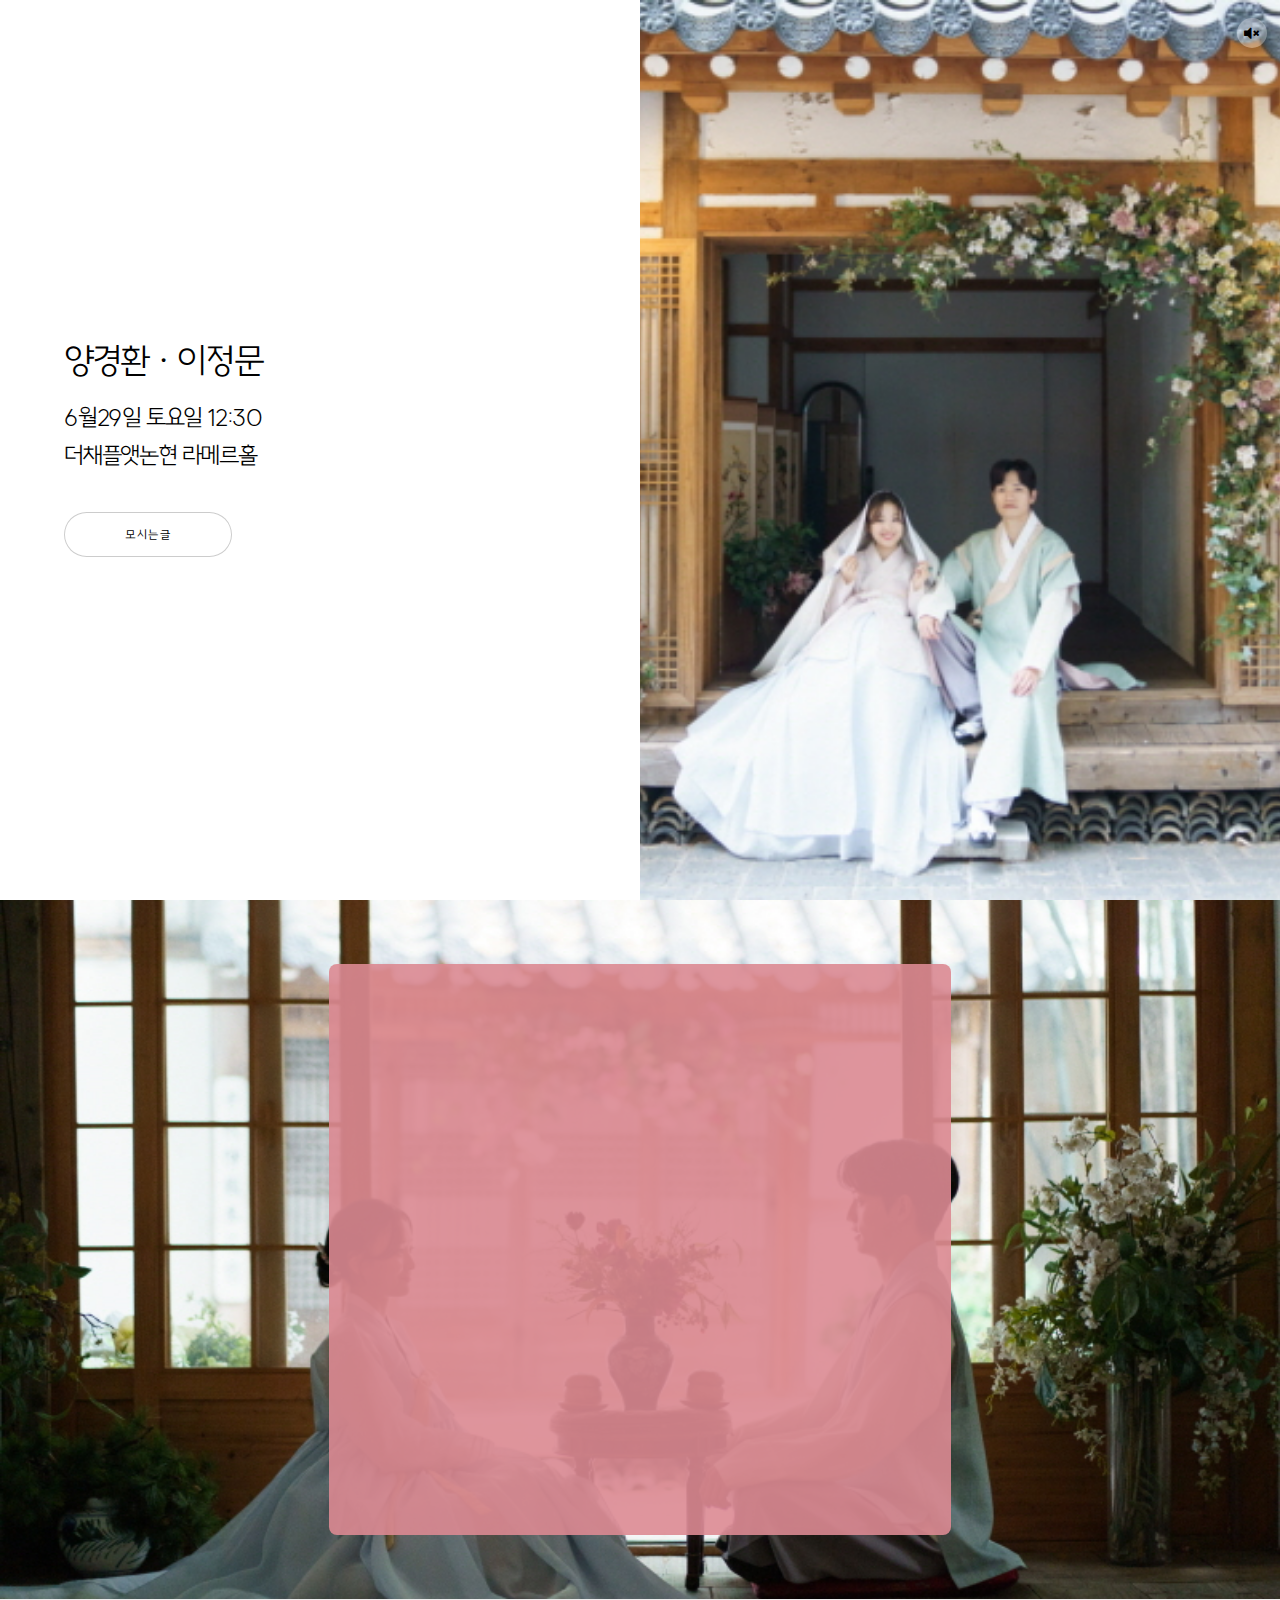
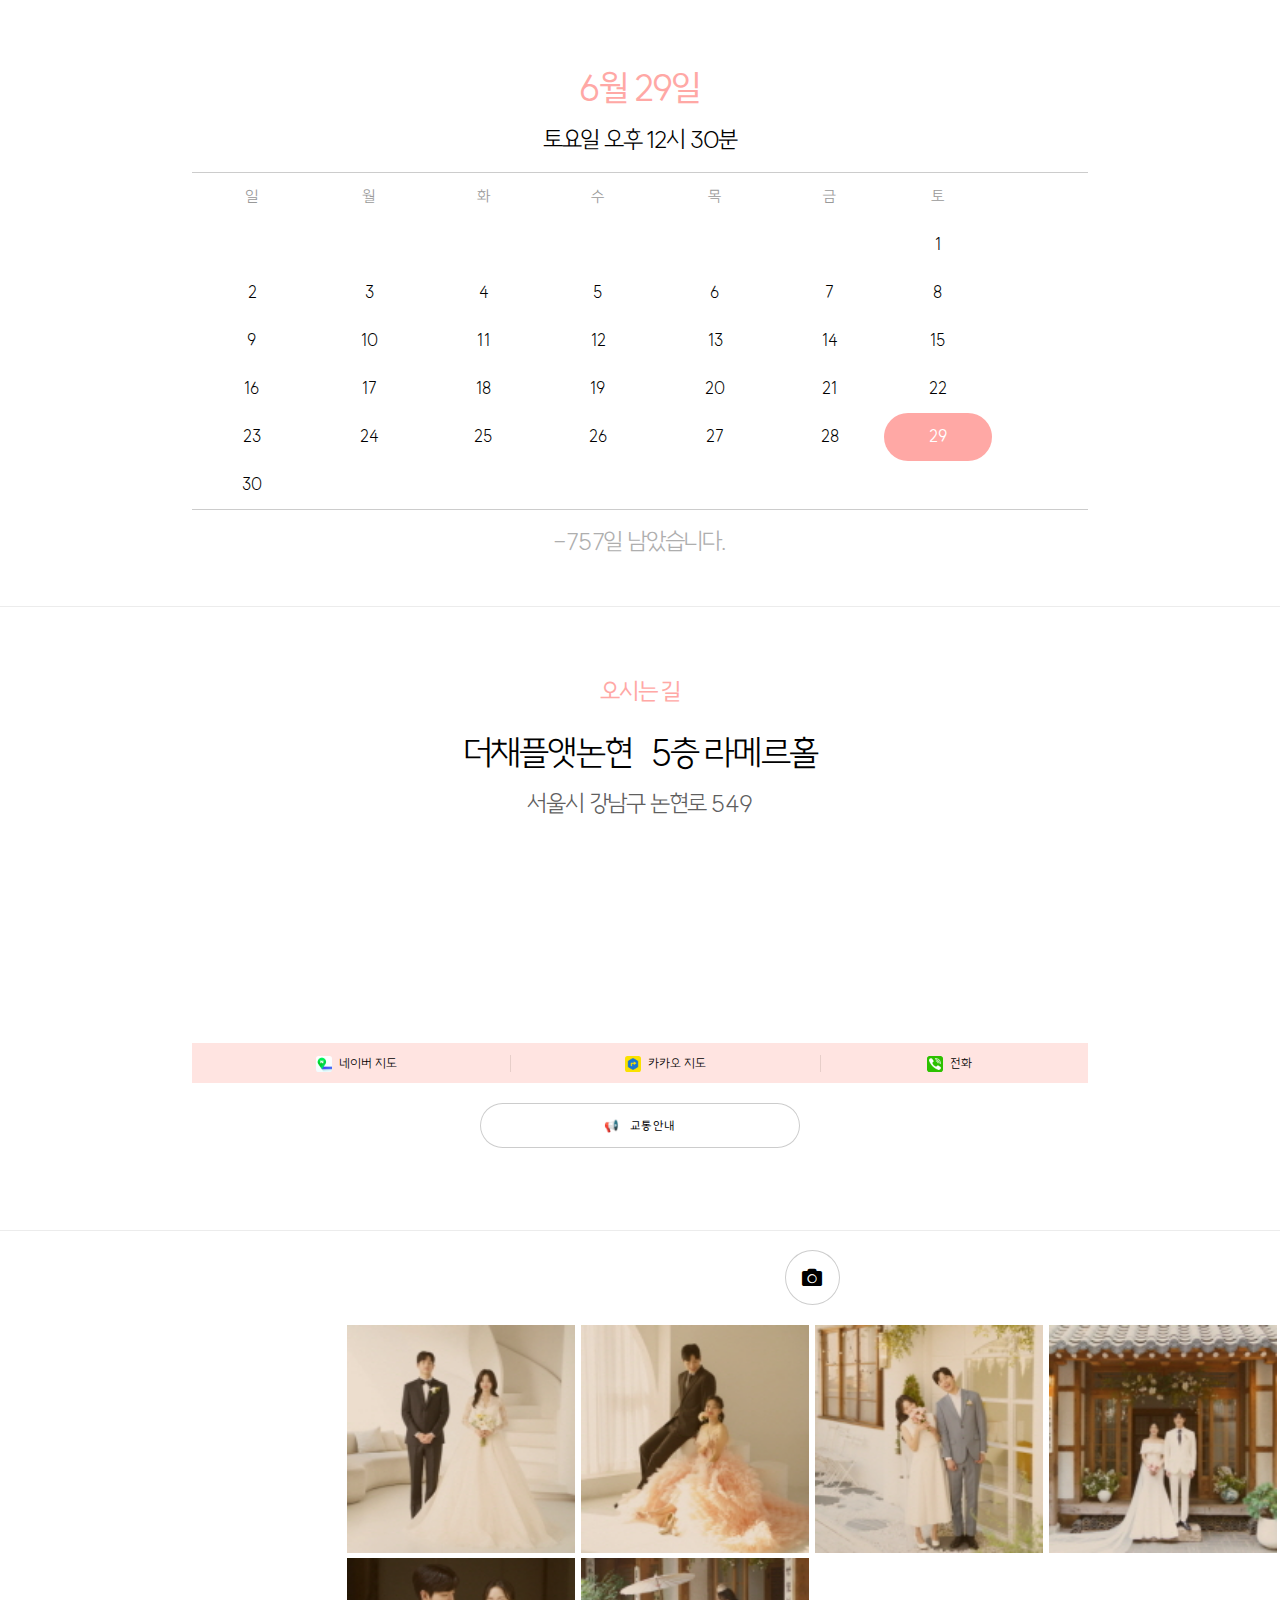
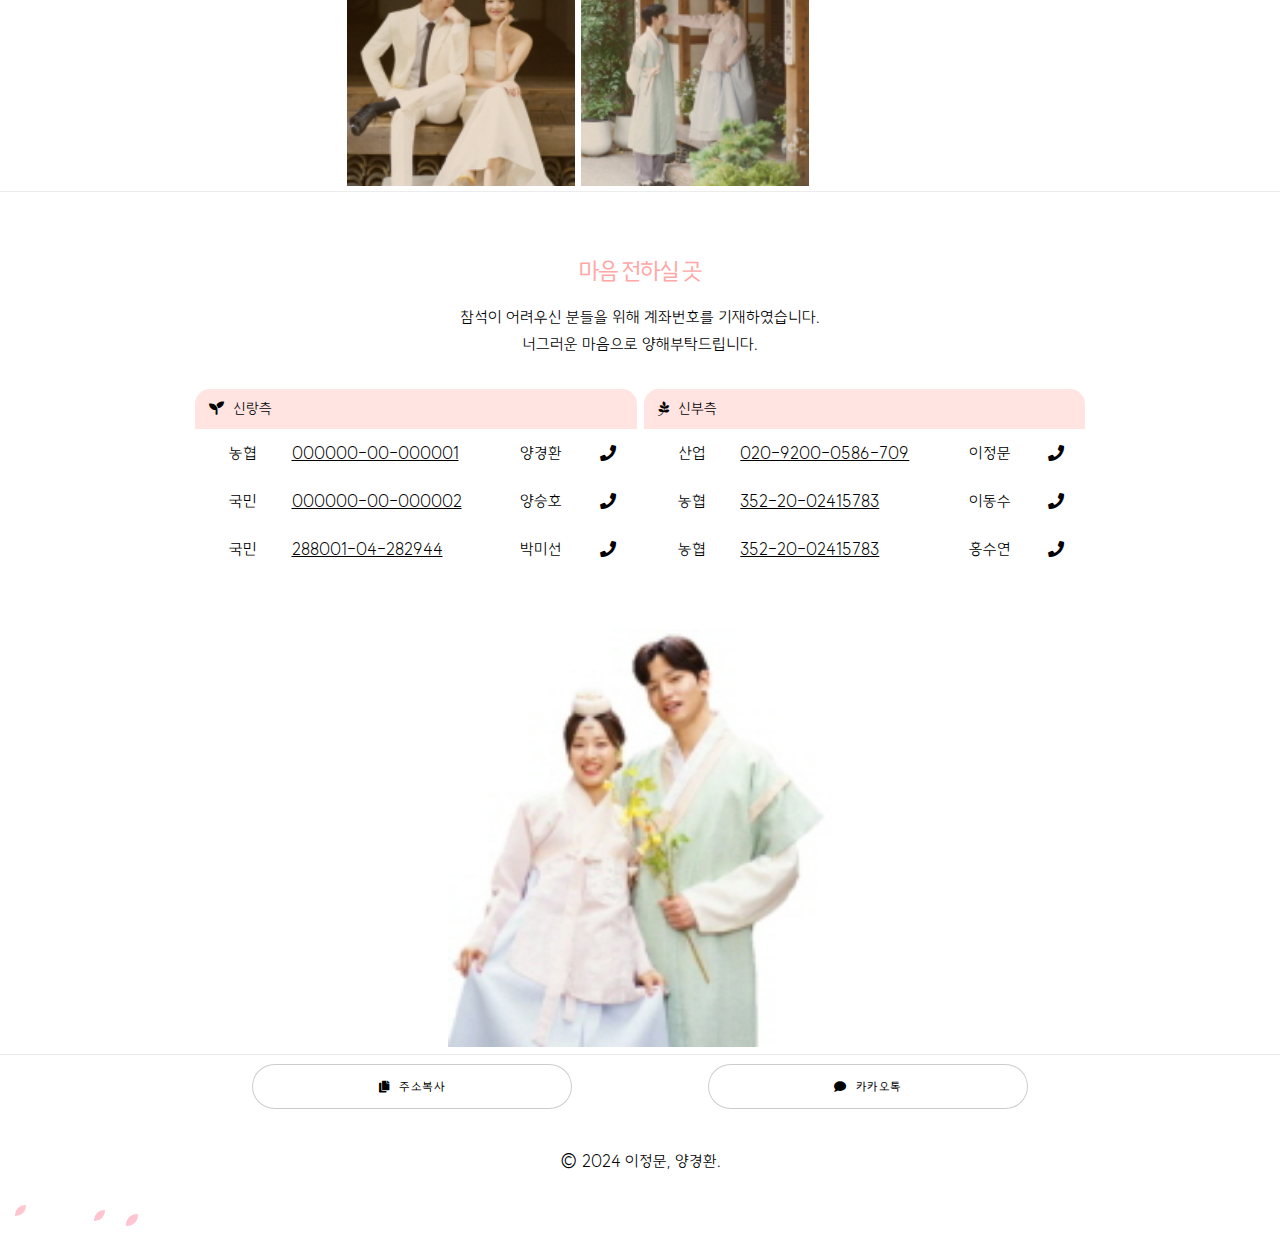
==== commit 0df269f7: "ㅇㅇㅇ" ====
--- a/index.html
+++ b/index.html
@@ -8,7 +8,7 @@
 -->
 <html>
 	<head>
-		<title>last 6월 29일 양경환 ♥ 이정문 결혼합니다.</title>
+		<title>더더 6월 29일 양경환 ♥ 이정문 결혼합니다.</title>
 		<meta charset="utf-8" />
 		<meta name="viewport" content="width=device-width, initial-scale=1, user-scalable=no" />
 		
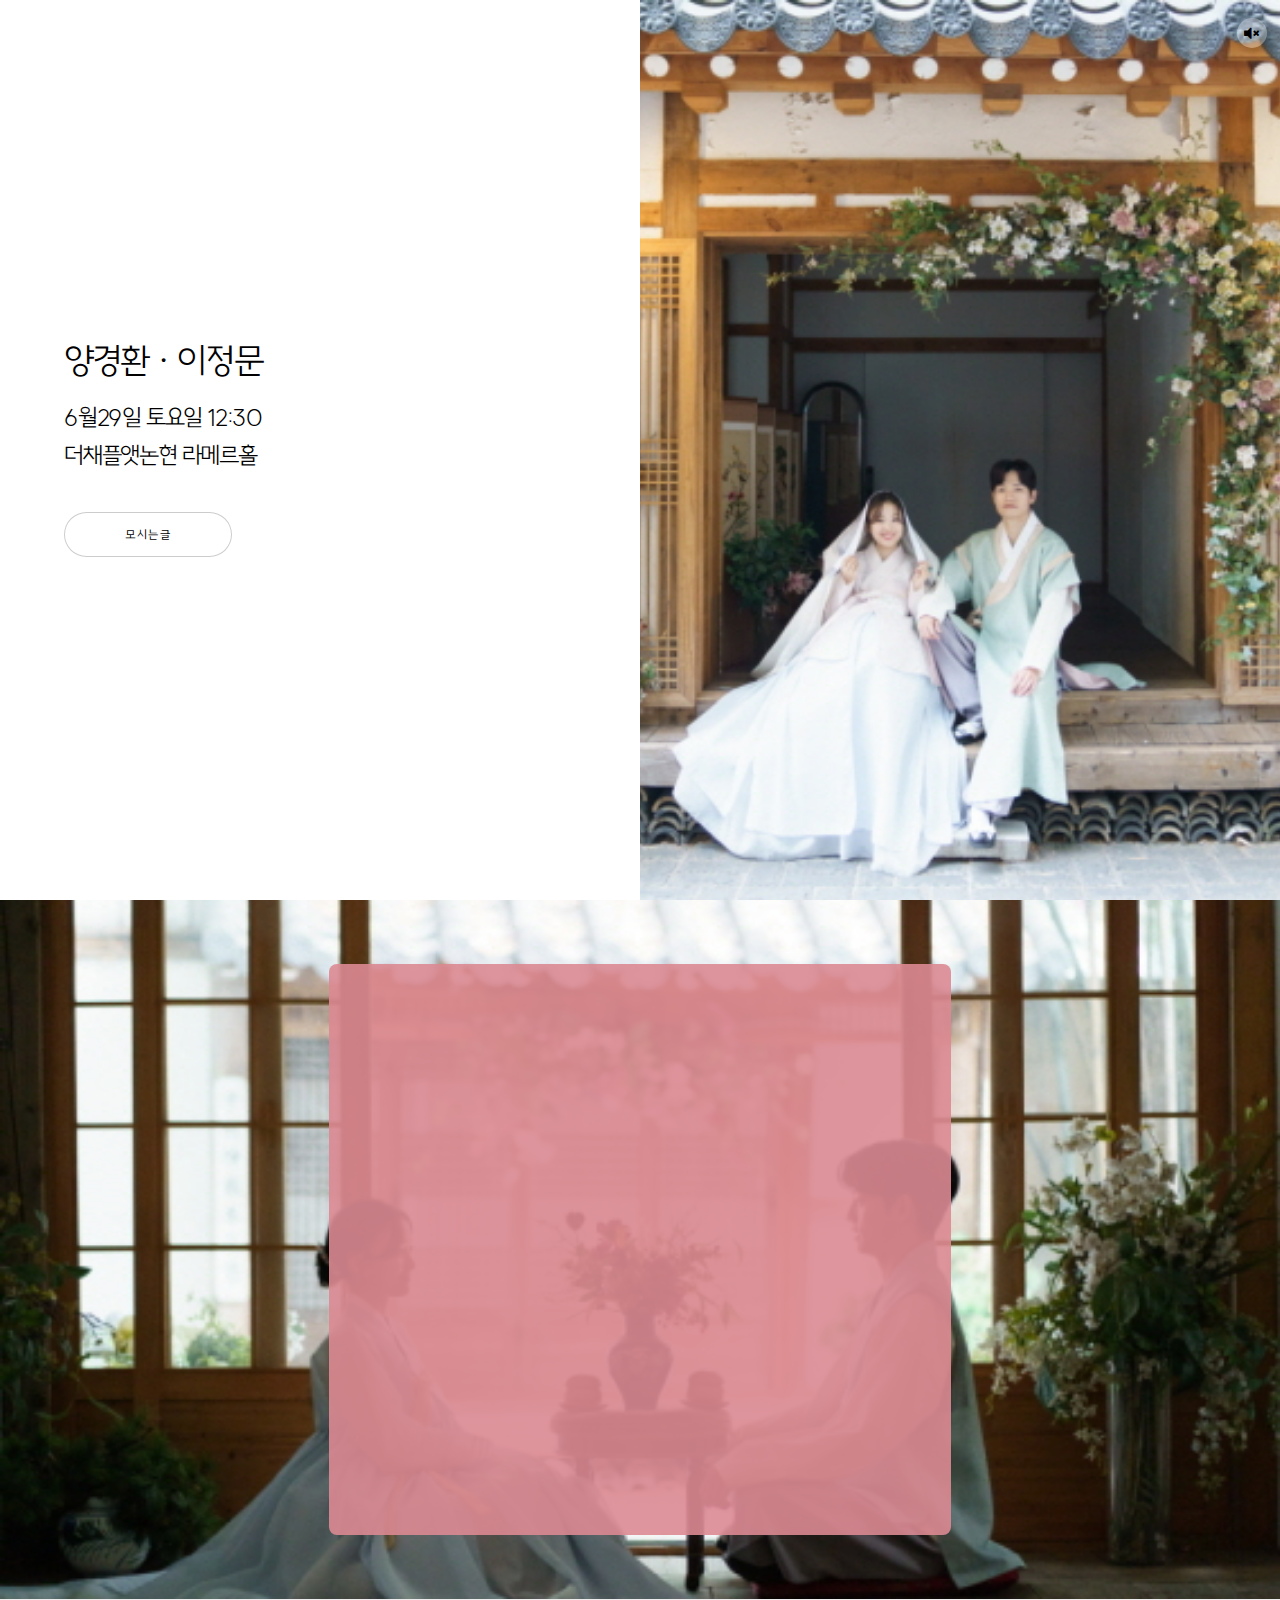
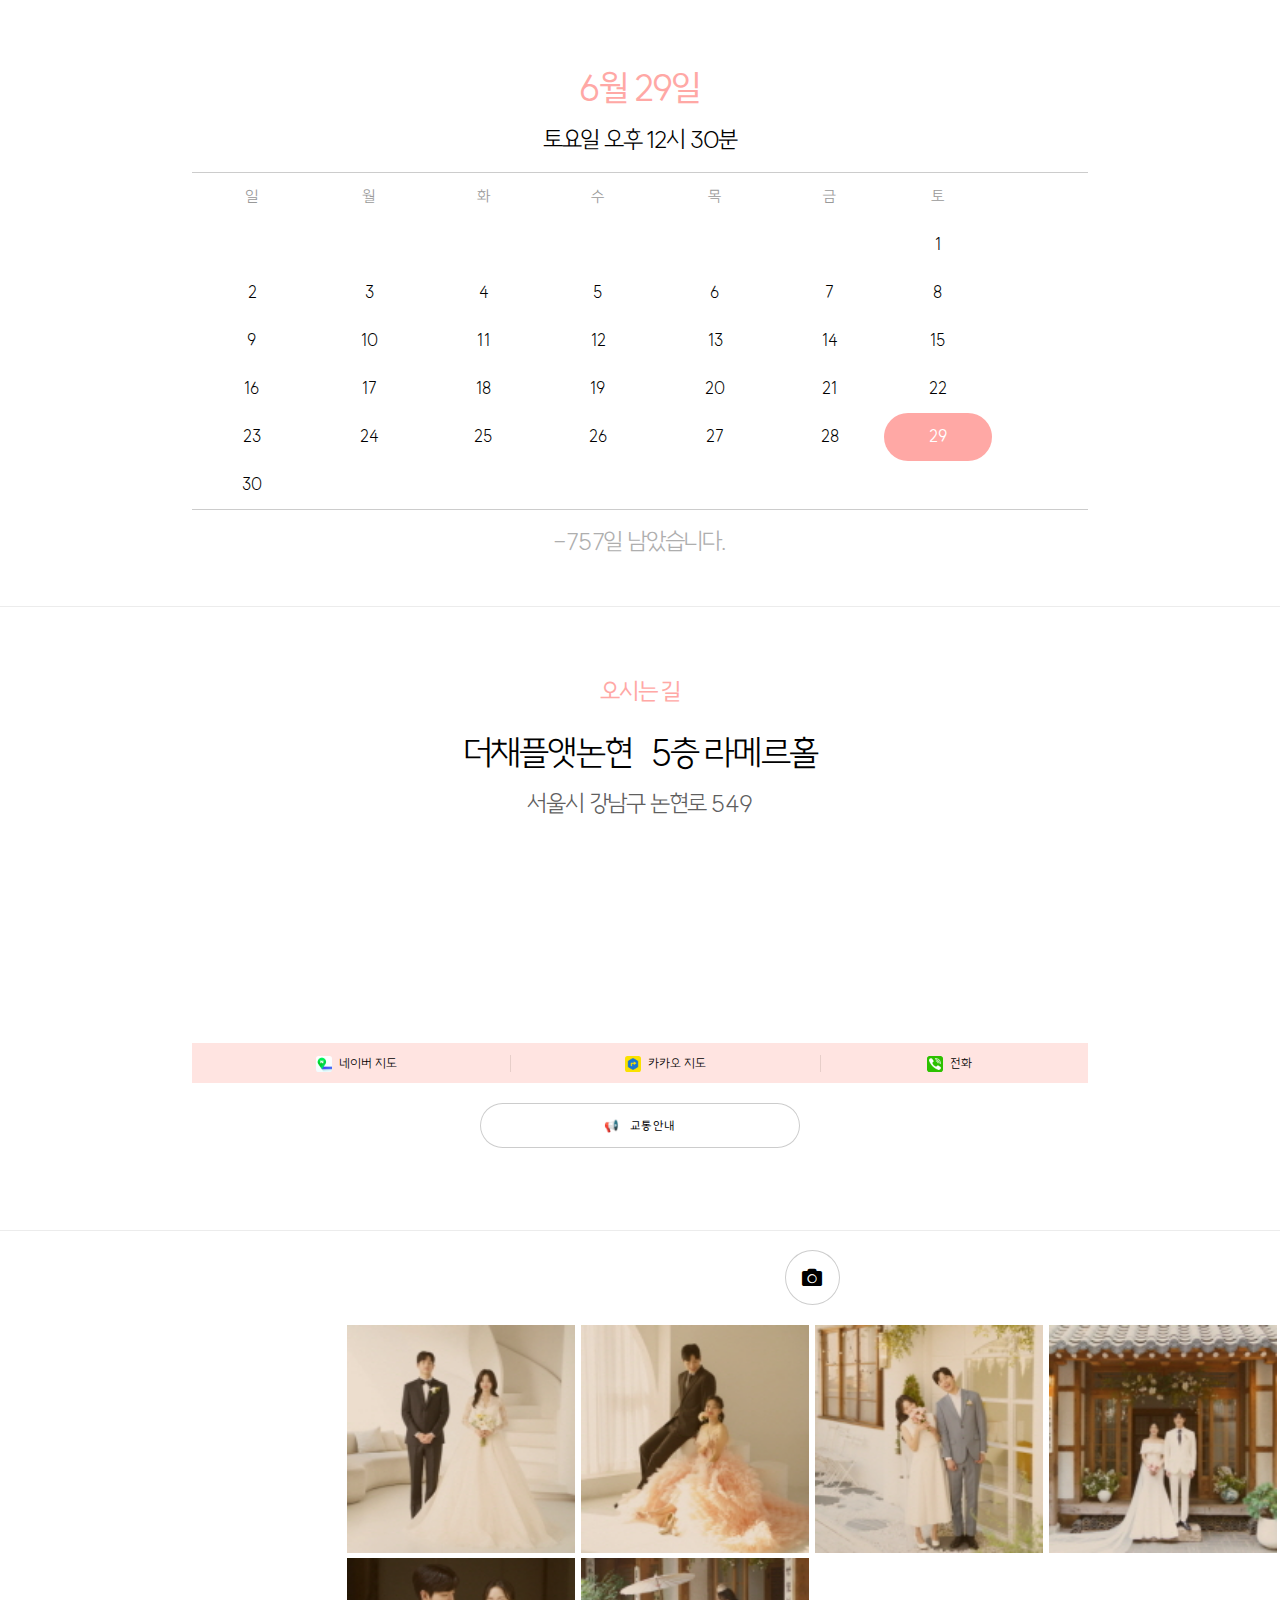
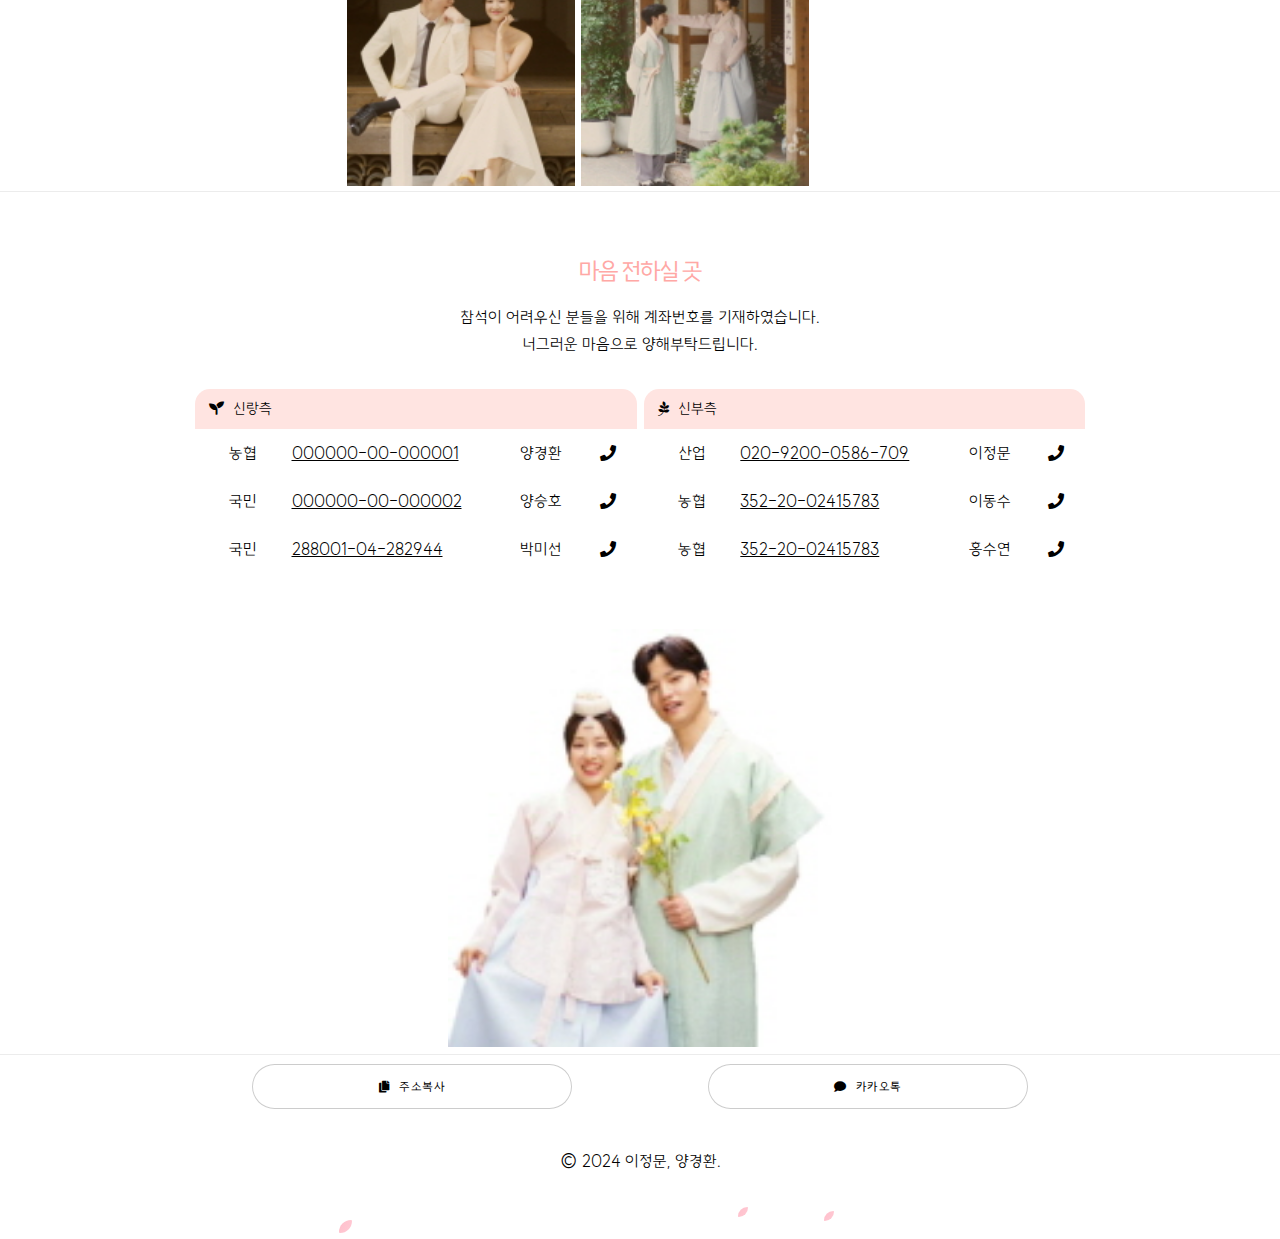
==== commit 8449f227: "background 줄임" ====
--- a/index.html
+++ b/index.html
@@ -8,7 +8,7 @@
 -->
 <html>
 	<head>
-		<title>더더 6월 29일 양경환 ♥ 이정문 결혼합니다.</title>
+		<title>back 6월 29일 양경환 ♥ 이정문 결혼합니다.</title>
 		<meta charset="utf-8" />
 		<meta name="viewport" content="width=device-width, initial-scale=1, user-scalable=no" />
 		
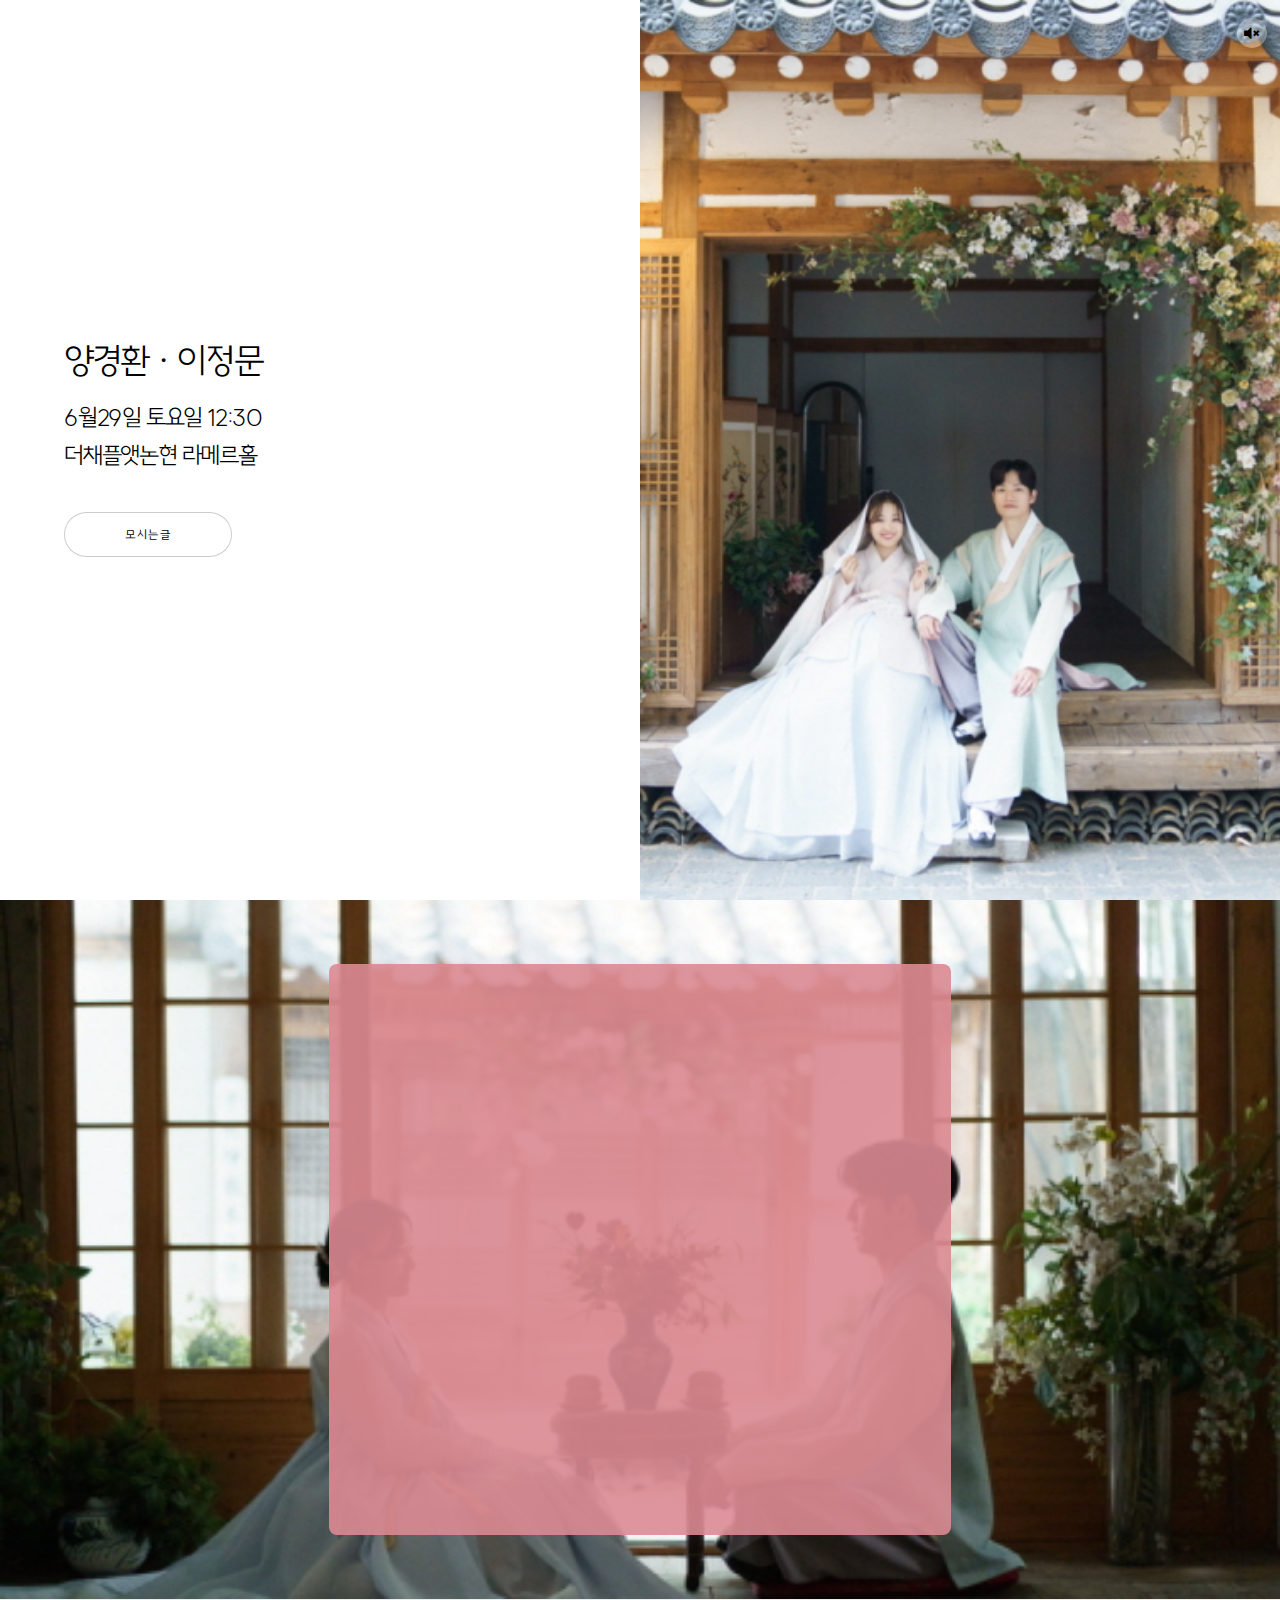
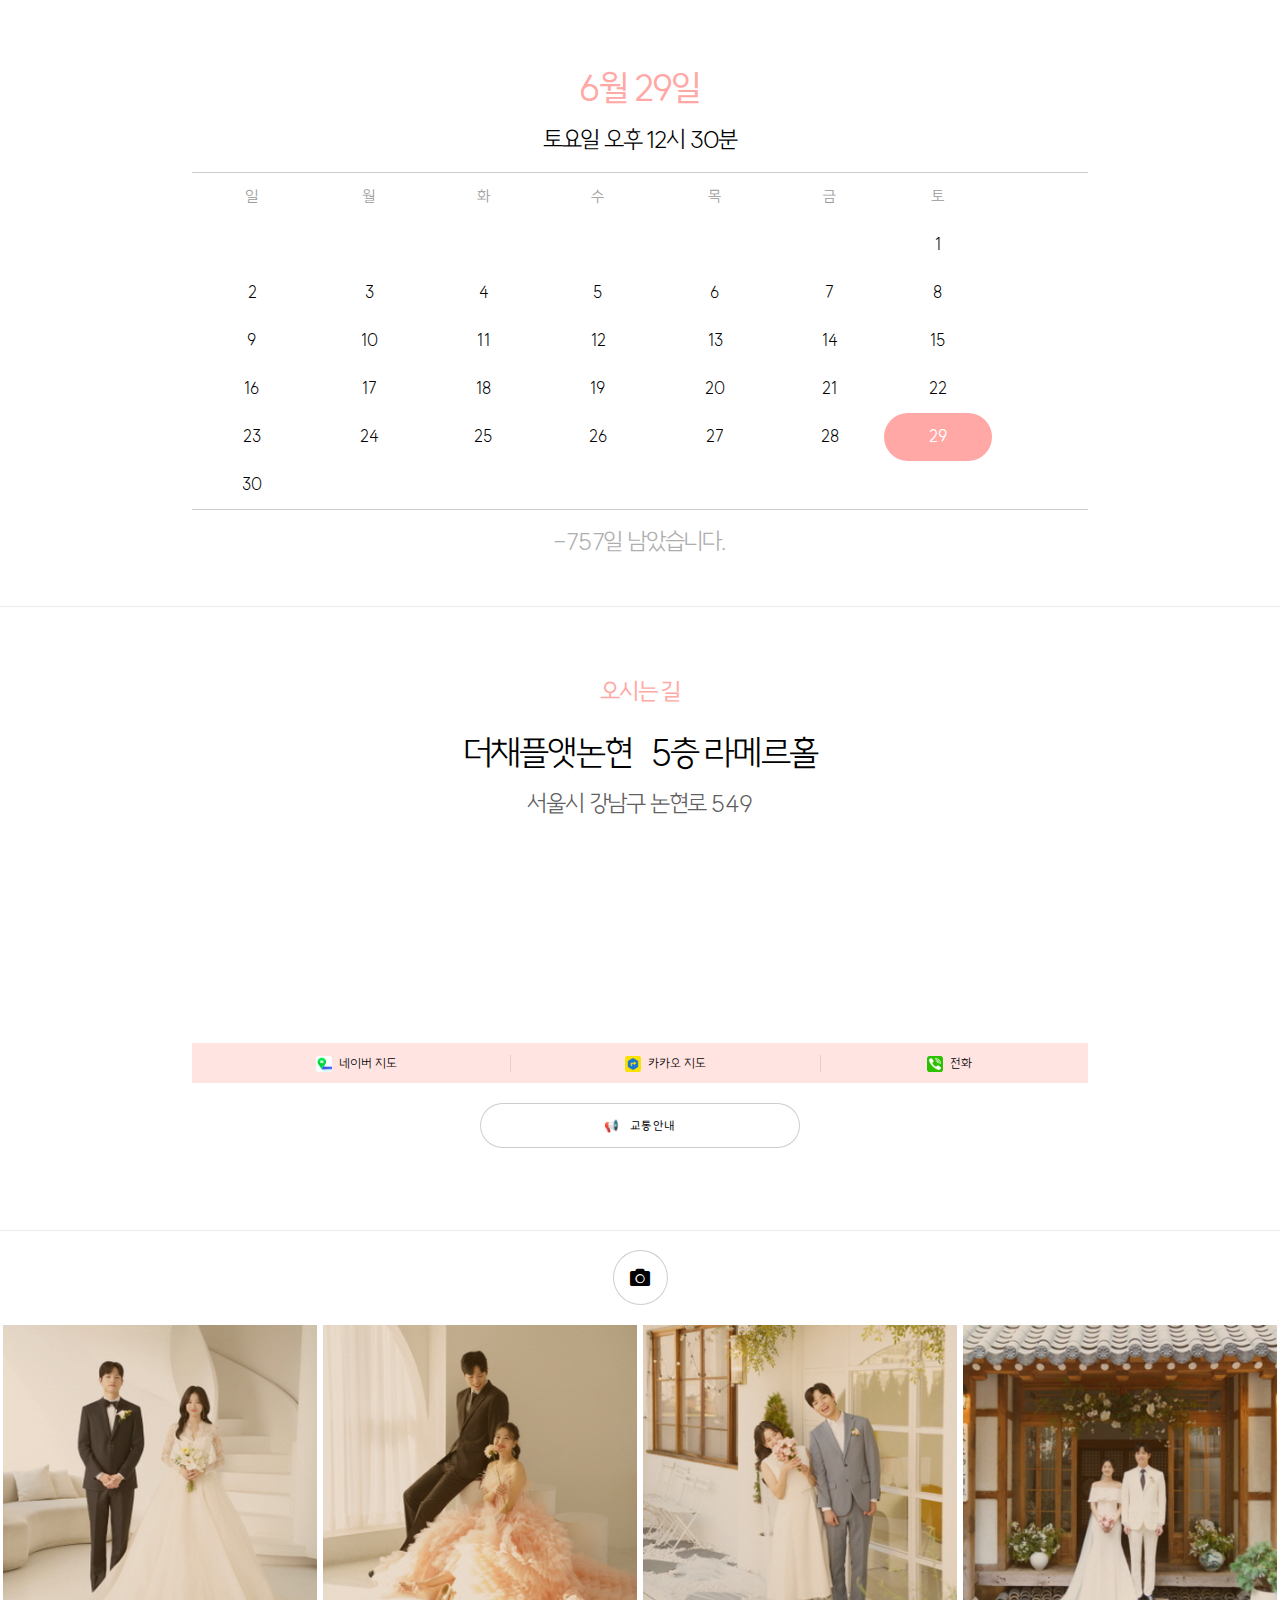
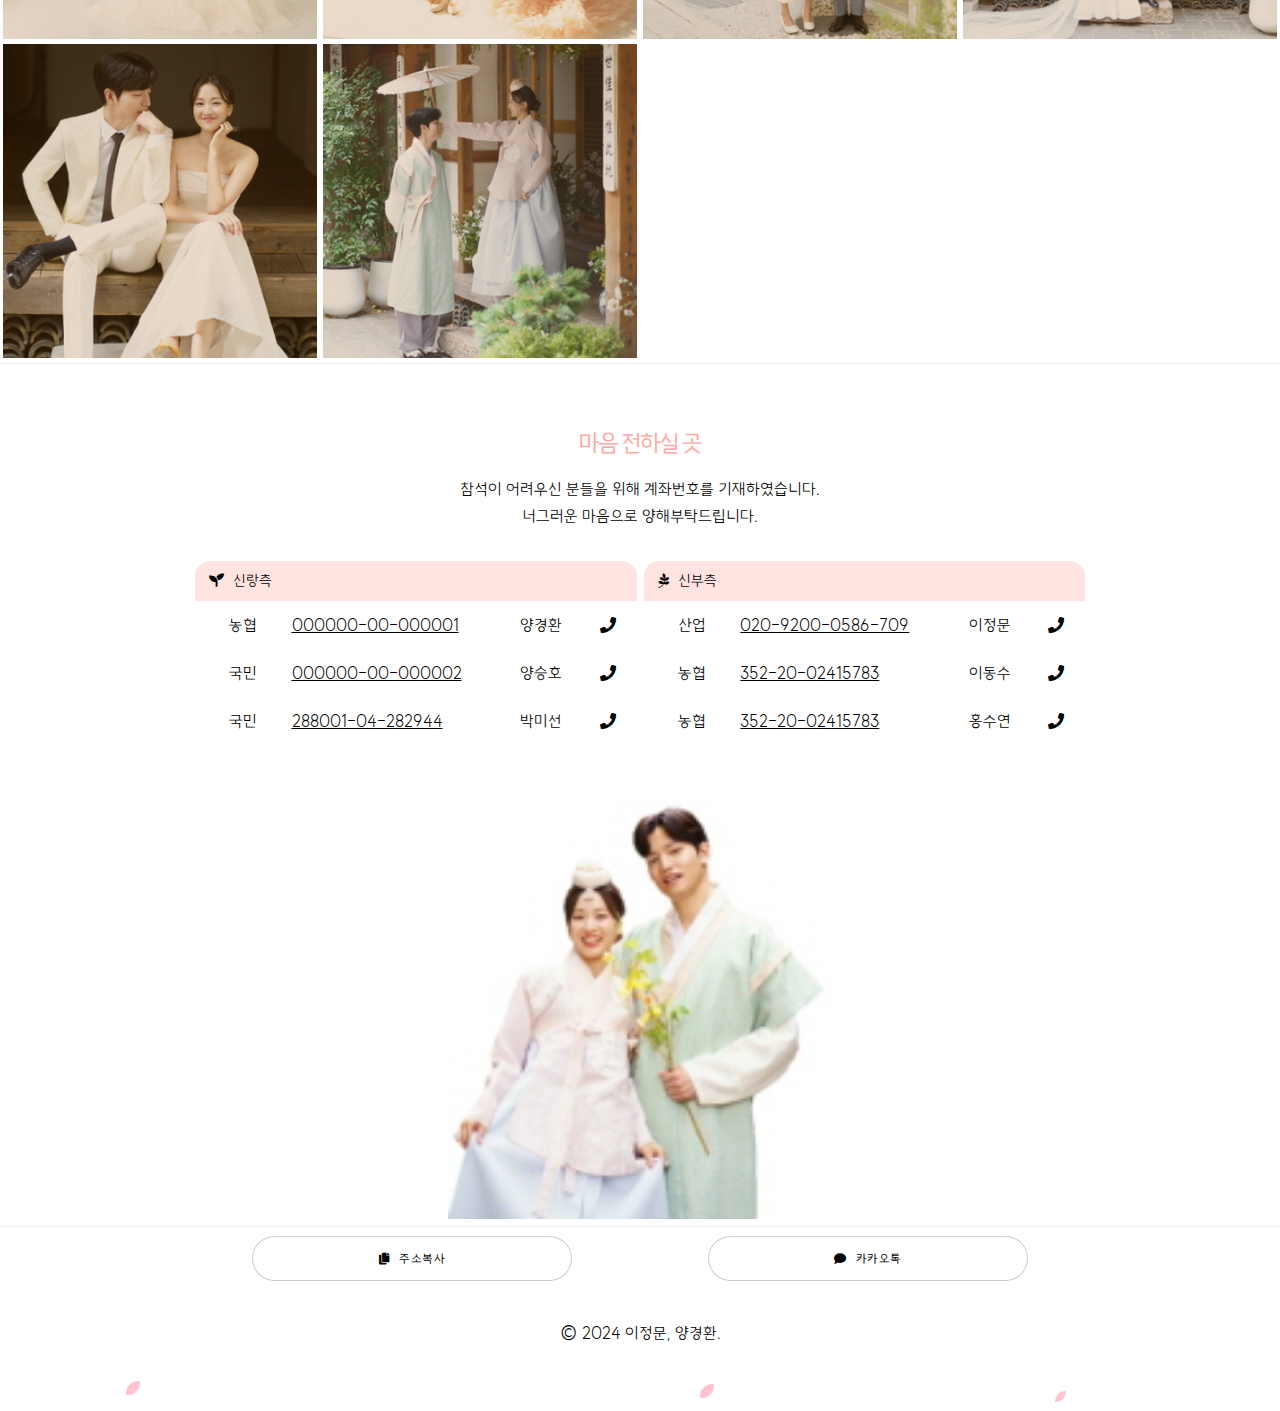
==== commit 05084599: "용량 복원" ====
--- a/index.html
+++ b/index.html
@@ -8,7 +8,7 @@
 -->
 <html>
 	<head>
-		<title>back 6월 29일 양경환 ♥ 이정문 결혼합니다.</title>
+		<title>6월 29일 양경환 ♥ 이정문 결혼합니다.</title>
 		<meta charset="utf-8" />
 		<meta name="viewport" content="width=device-width, initial-scale=1, user-scalable=no" />
 		
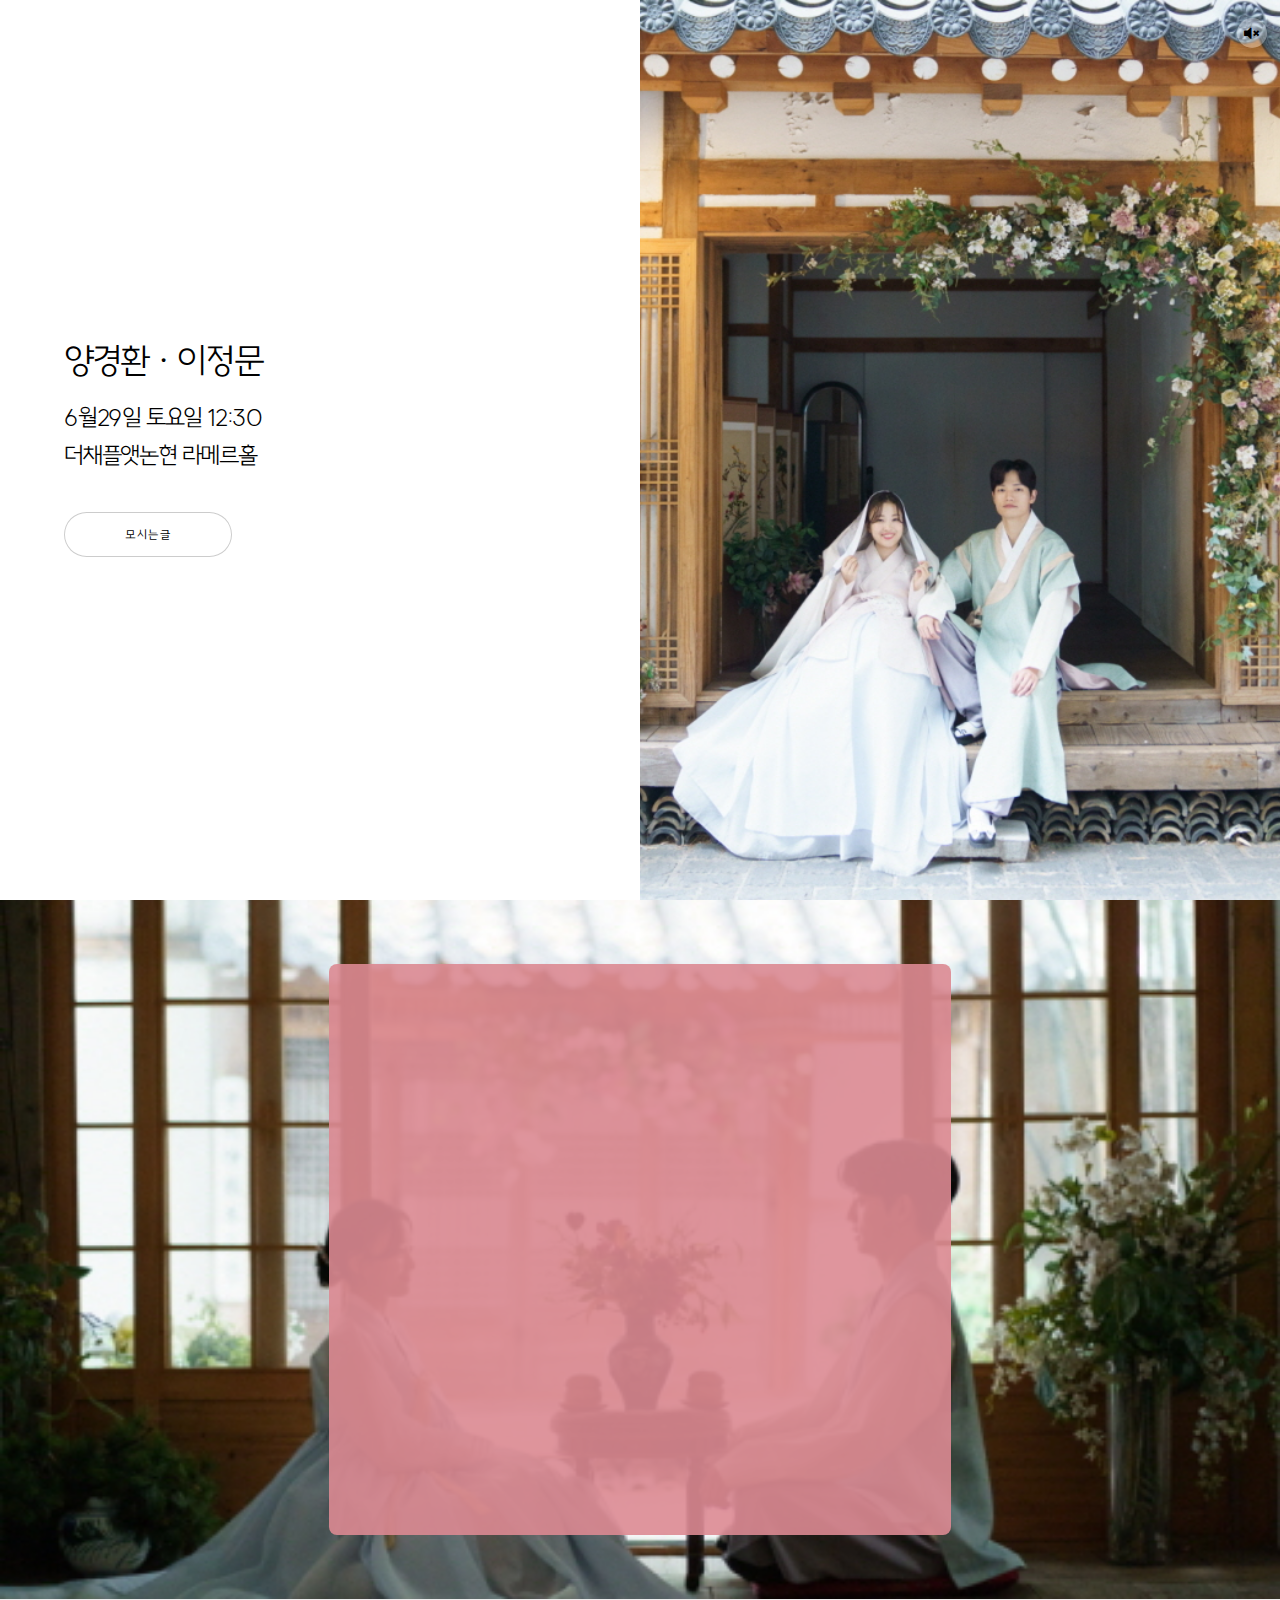
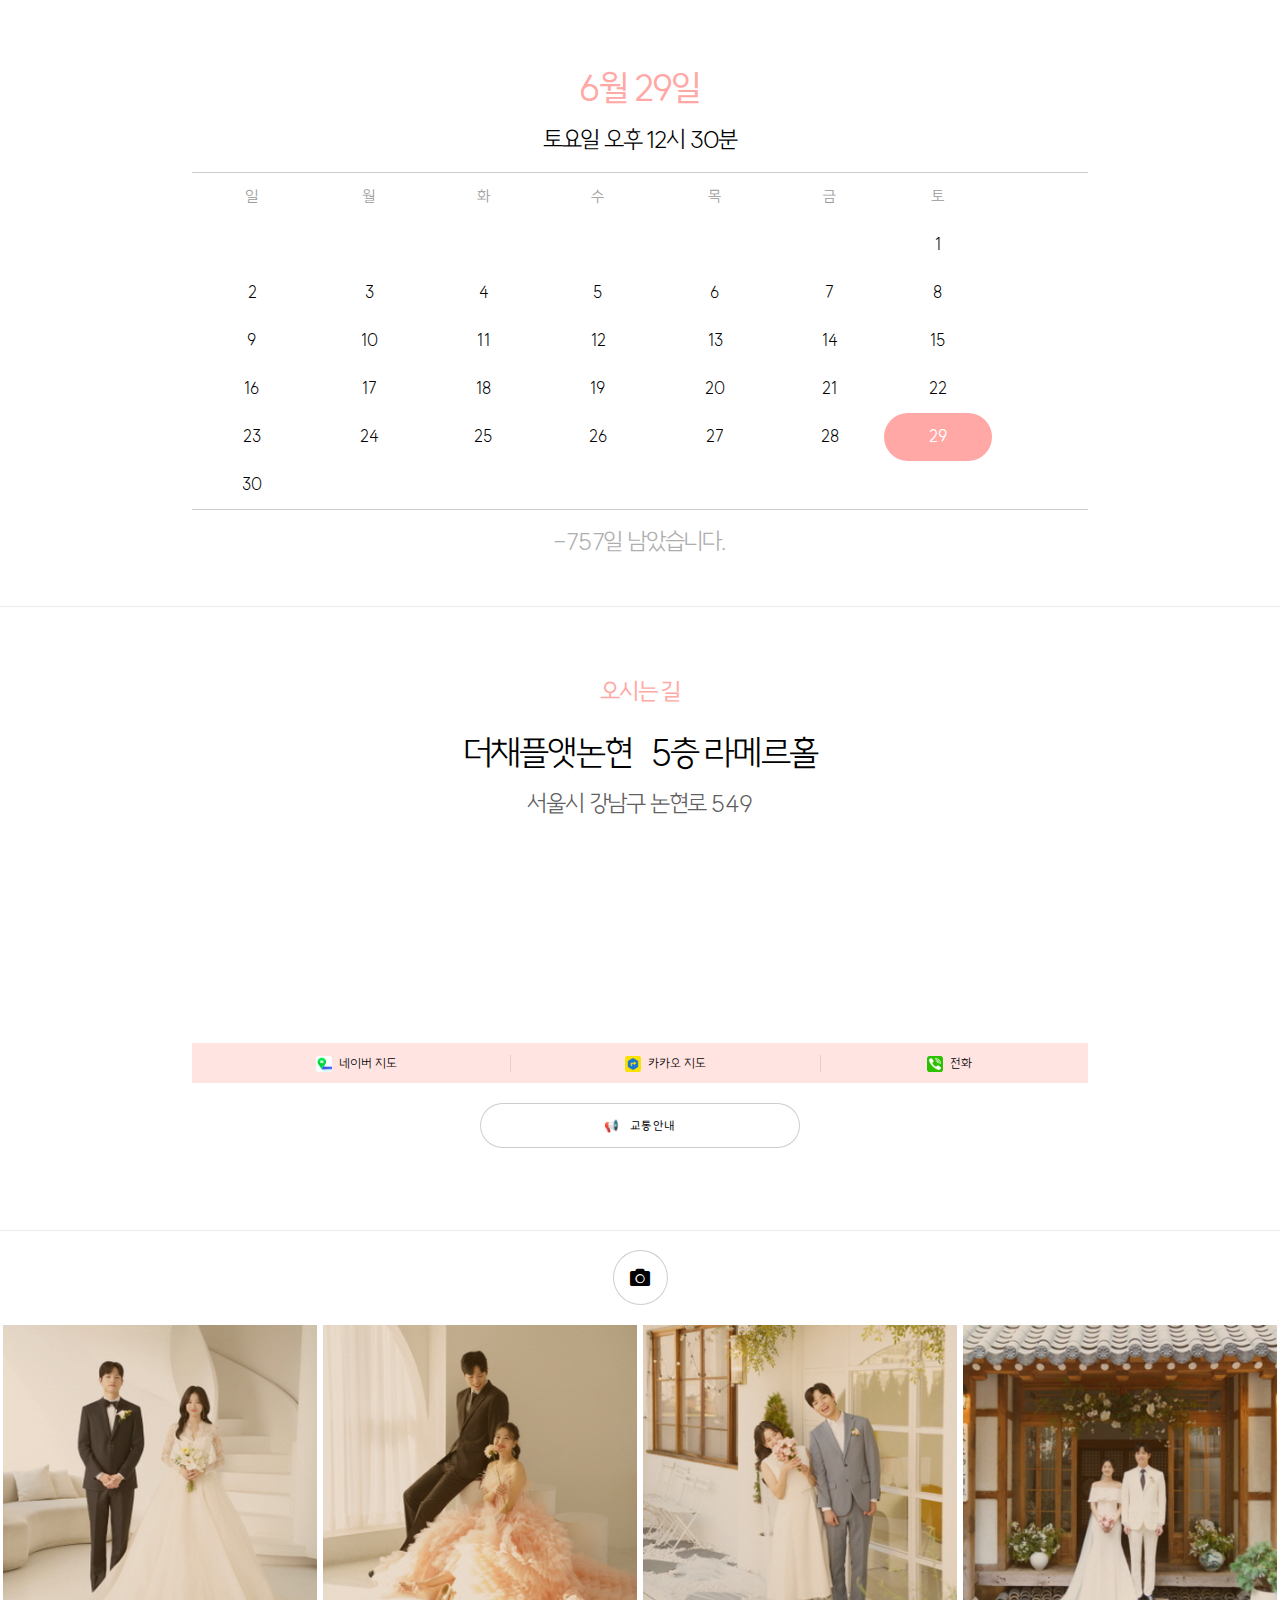
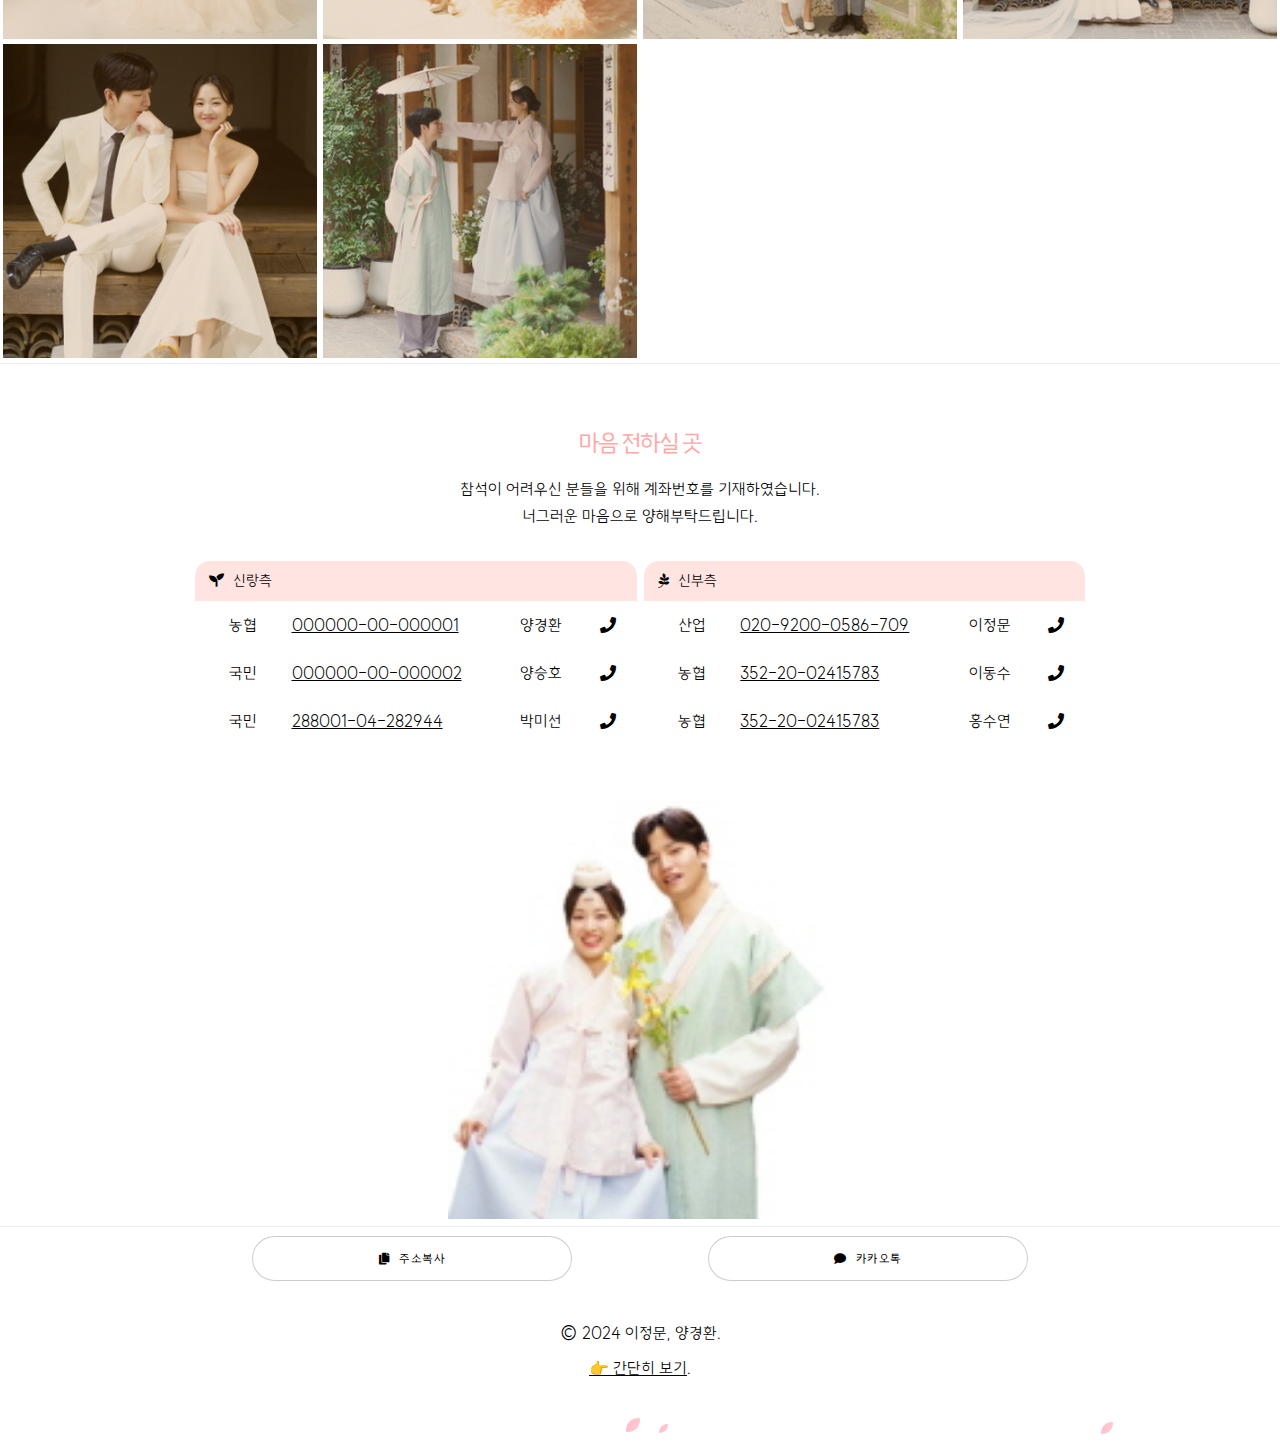
==== commit a5d8b27f: "링크추가" ====
--- a/index.html
+++ b/index.html
@@ -21,6 +21,7 @@
 	    <!-- Bootstrap style -->
 	    <link rel="stylesheet" href="assets/css/hero-slider-style.css">                              
 	    <!-- Hero slider style (https://codyhouse.co/gem/hero-slider/) -->
+	    
 	    <link rel="stylesheet" href="assets/css/magnific-popup.css">                                 
 	    <!-- Magnific popup style (http://dimsemenov.com/plugins/magnific-popup/) -->
 	    <link rel="stylesheet" href="assets/css/tooplate-style.css"> 
@@ -635,14 +636,14 @@
 									<li><a href="javascript:void(0);" class="button icon solid fa-copy fit" id="share-link-copy">주소복사</a></li>
 									<li><a href="javascript:void(0);" class="button icon solid fa-comment fit" id="kakaotalk-sharing-btn">카카오톡</a></li>
 								</ul>
-							<p>&copy; 2024 이정문, 양경환</a>.</p>
+							<p style="margin-bottom: 0.5rem;">&copy; 2024 이정문, 양경환</a>.</p>
+							<p><a href="./lightCard.html">👉 간단히 보기</a>.</p>
 						</div>
 					</footer>
 
 			</div>
 
 		<!-- Scripts -->
-			<!-- <script src="assets/js/jquery.min.js"></script> -->
 			<script src="assets/js/jquery-1.11.3.min.js"></script>
 			<script src="assets/js/jquery.scrollex.min.js"></script>
 			<script src="assets/js/jquery.scrolly.min.js"></script>
@@ -650,6 +651,7 @@
 			<script src="assets/js/breakpoints.min.js"></script>
 			<script src="assets/js/util.js"></script>
 			<script src="assets/js/main.js"></script>
+			
 			<script src="assets/js/jquery-sakura.js"></script>
 			
 			<!-- <script src="https://www.atlasestateagents.co.uk/javascript/tether.min.js"></script> --> <!-- Tether for Bootstrap (http://stackoverflow.com/questions/34567939/how-to-fix-the-error-error-bootstrap-tooltips-require-tether-http-github-h) --> 
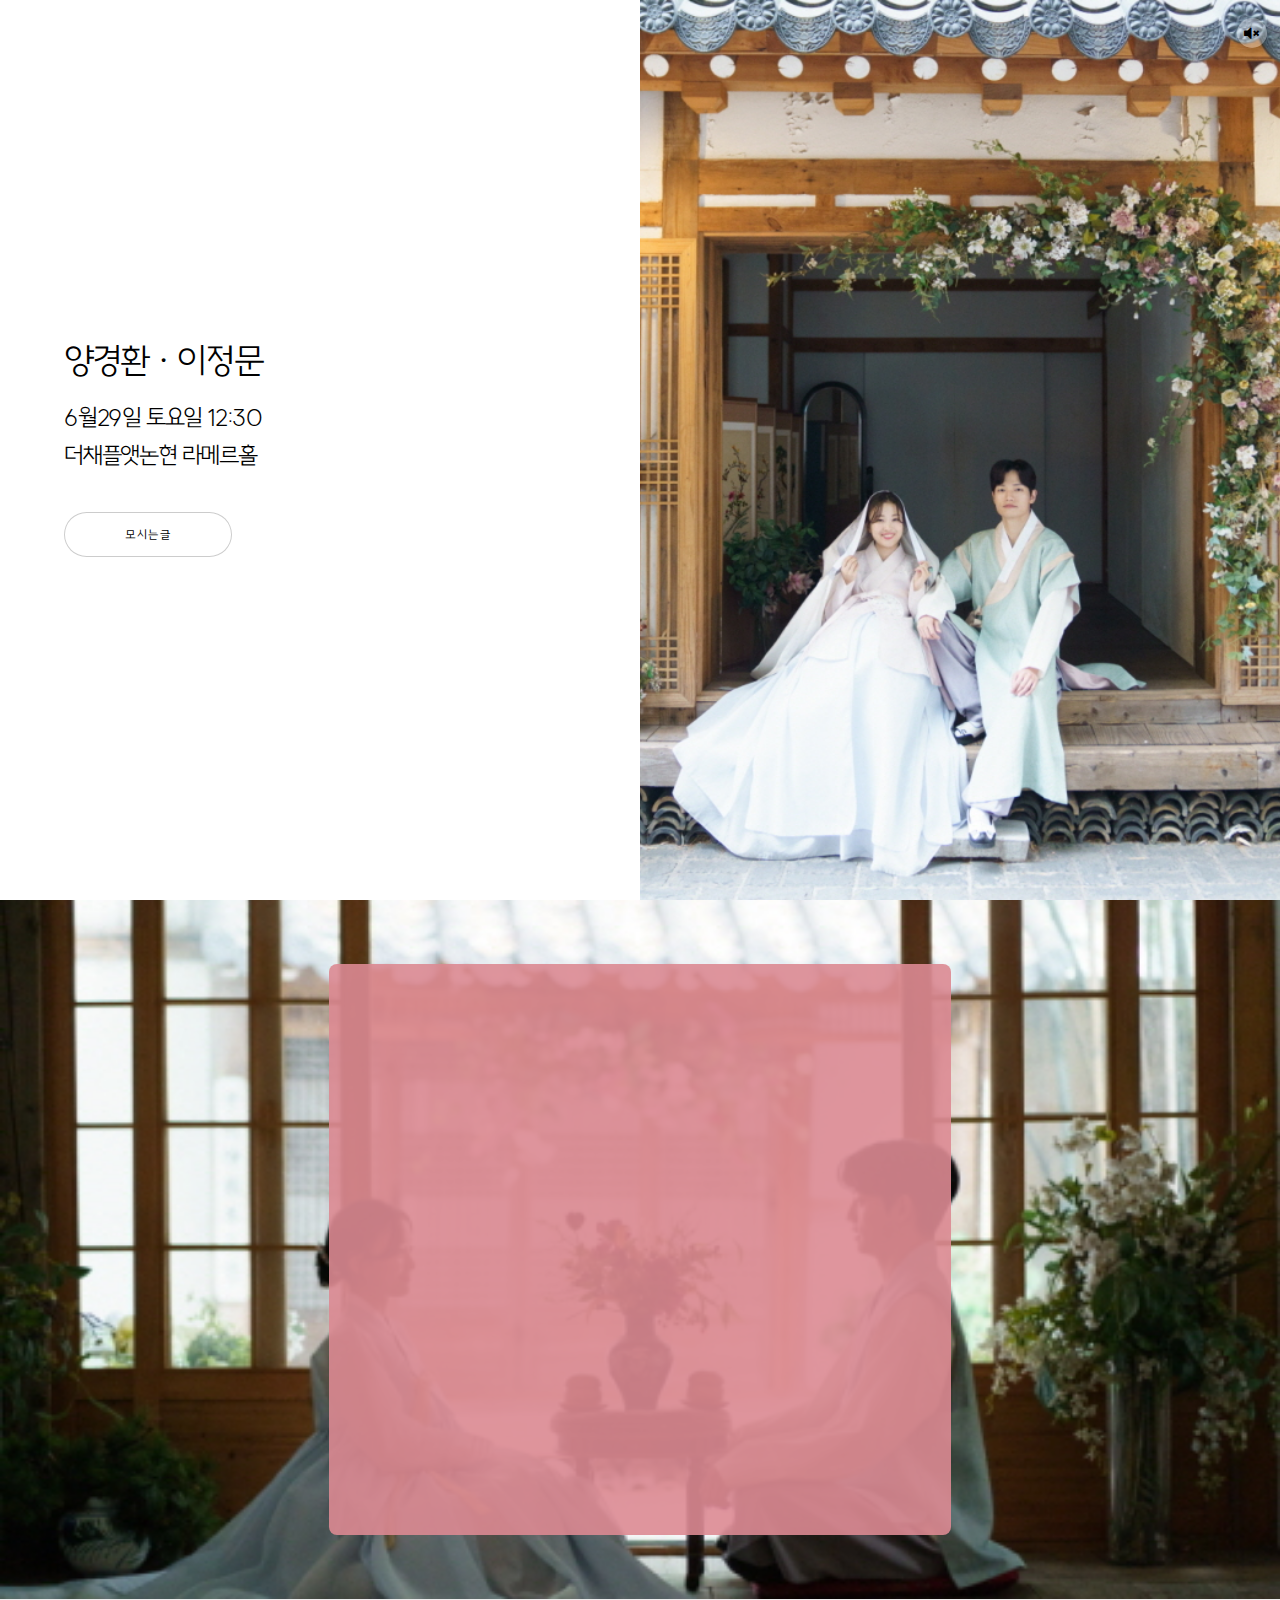
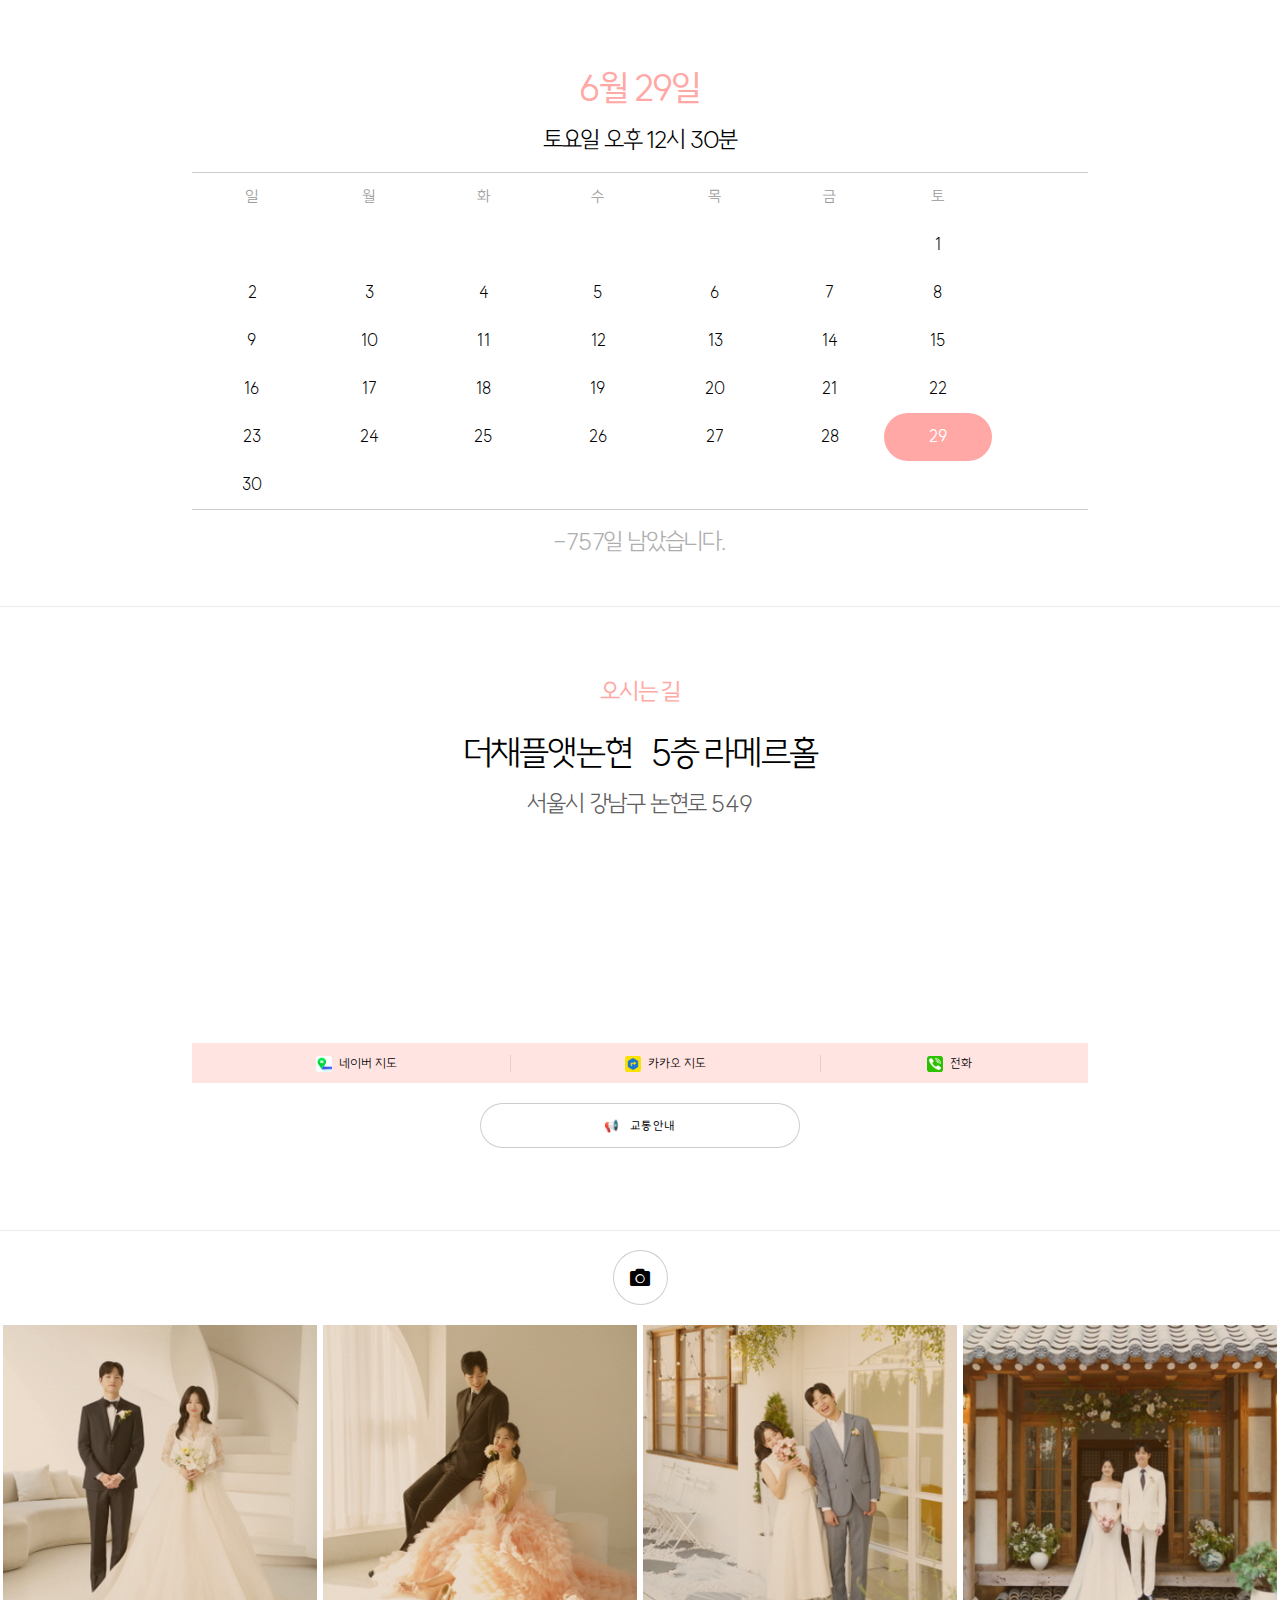
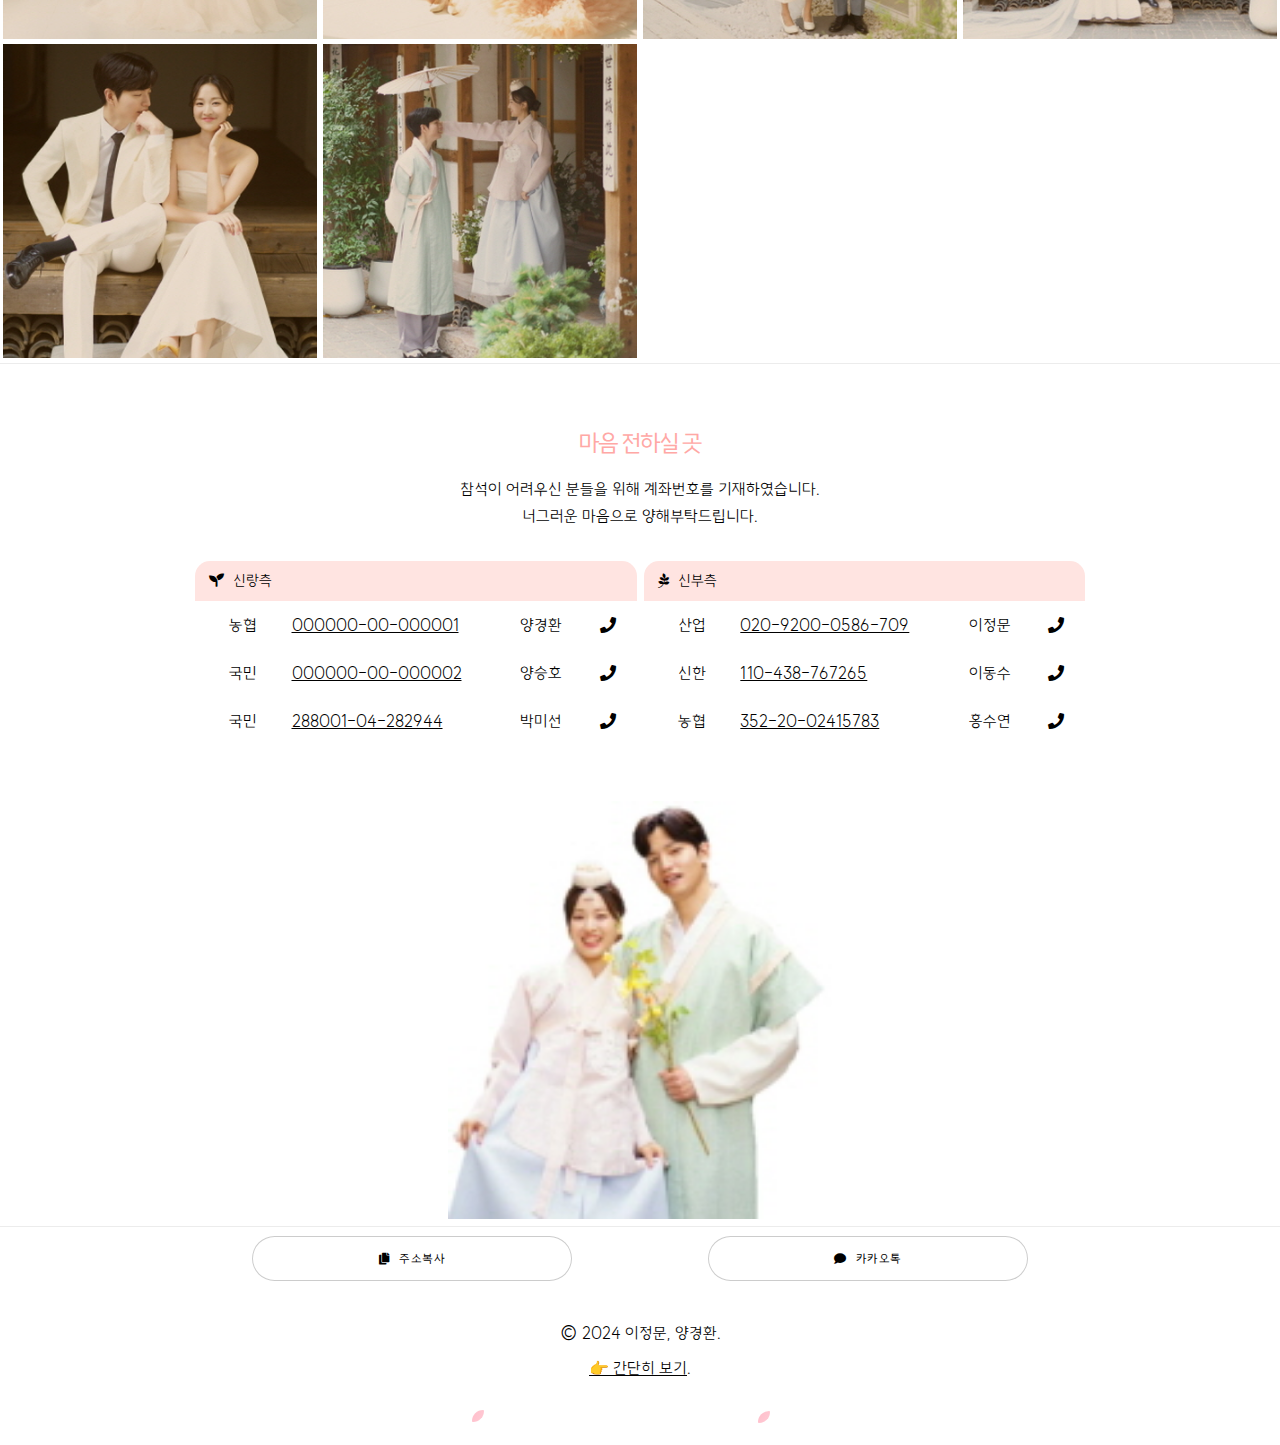
==== commit c29847fd: "엄마계좌" ====
--- a/index.html
+++ b/index.html
@@ -602,8 +602,8 @@
 									</td>
 								</tr>
 								<tr>
-									<td class="col-1 account-copy-btn">농협</td>
-									<td class="col-2 account-copy-btn">352-20-02415783</td>
+									<td class="col-1 account-copy-btn">신한</td>
+									<td class="col-2 account-copy-btn">110-438-767265</td>
 									<td class="col-3">이동수</td>
 									<td class="col-4">
 										<a href="javascript:void(0);" onclick="location.href = 'tel:01088697541';"class="icon solid fa-phone style1"><span class="label">call</span></a>
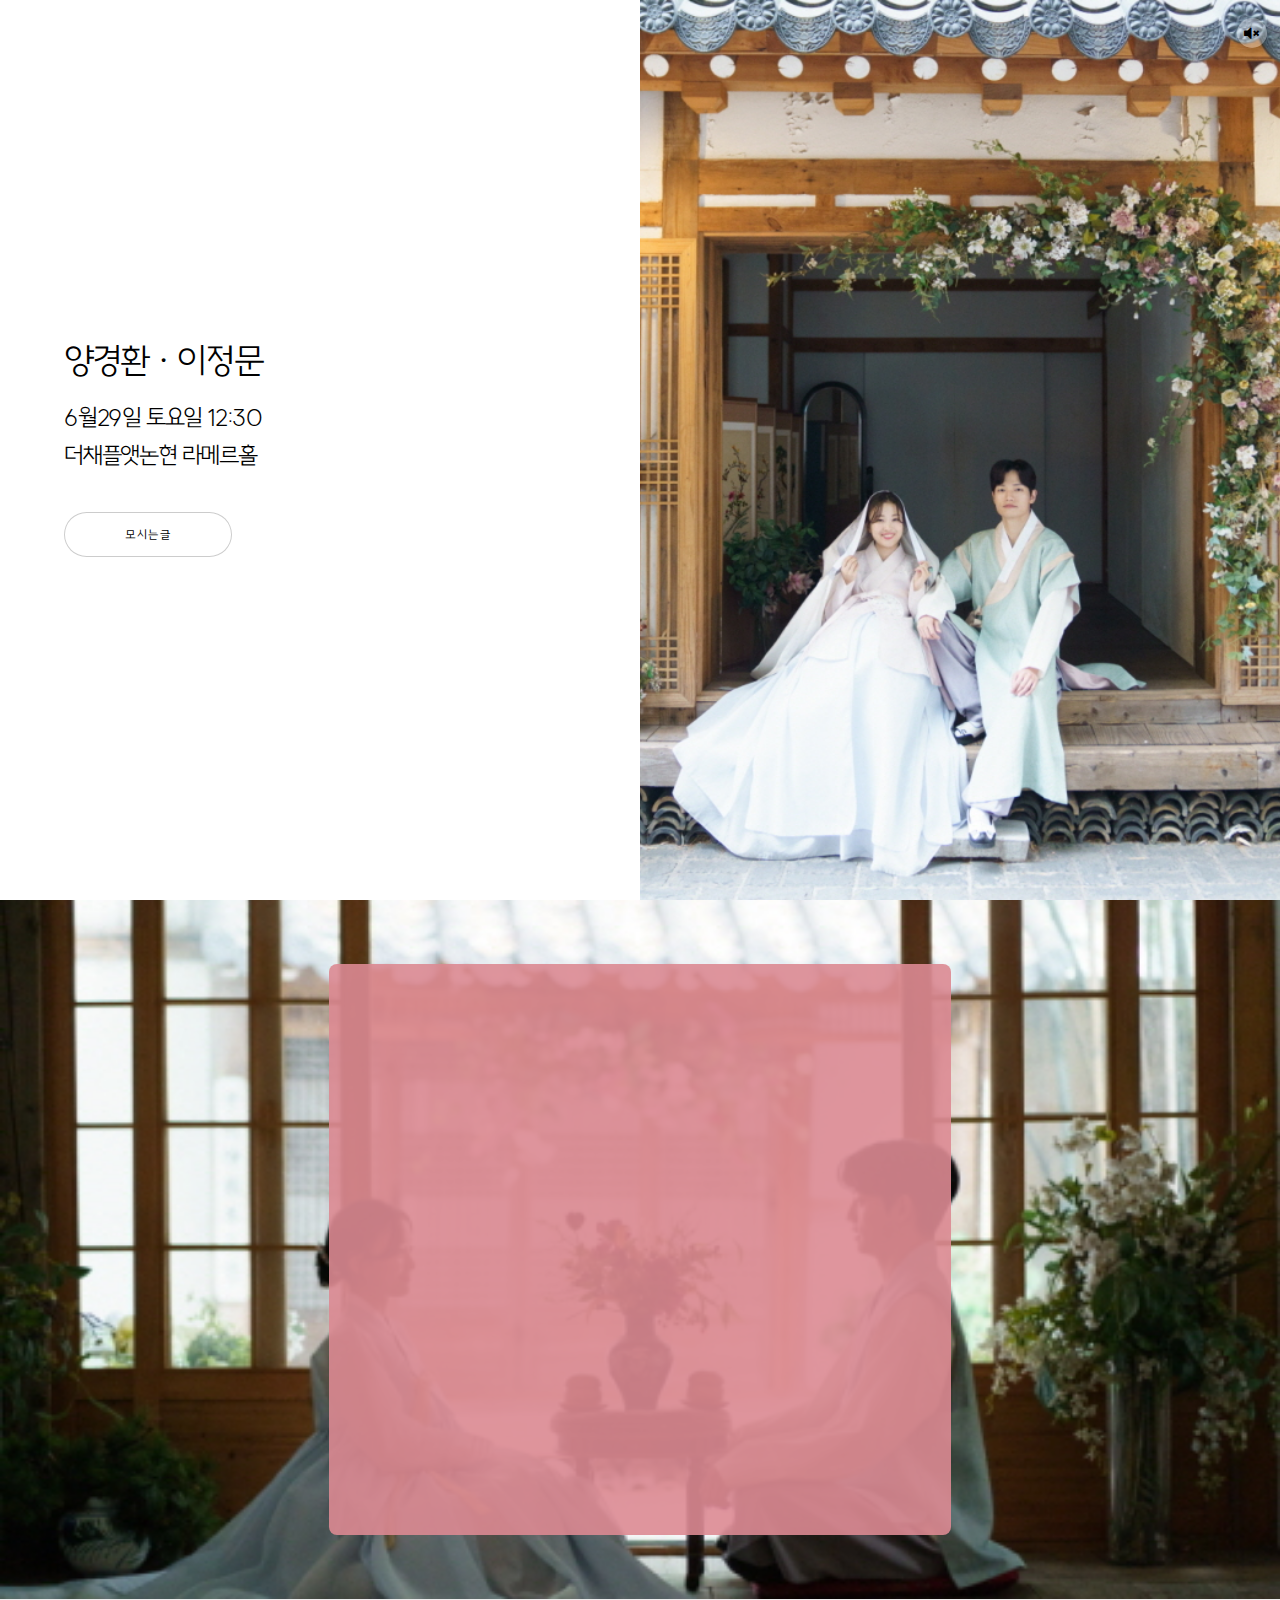
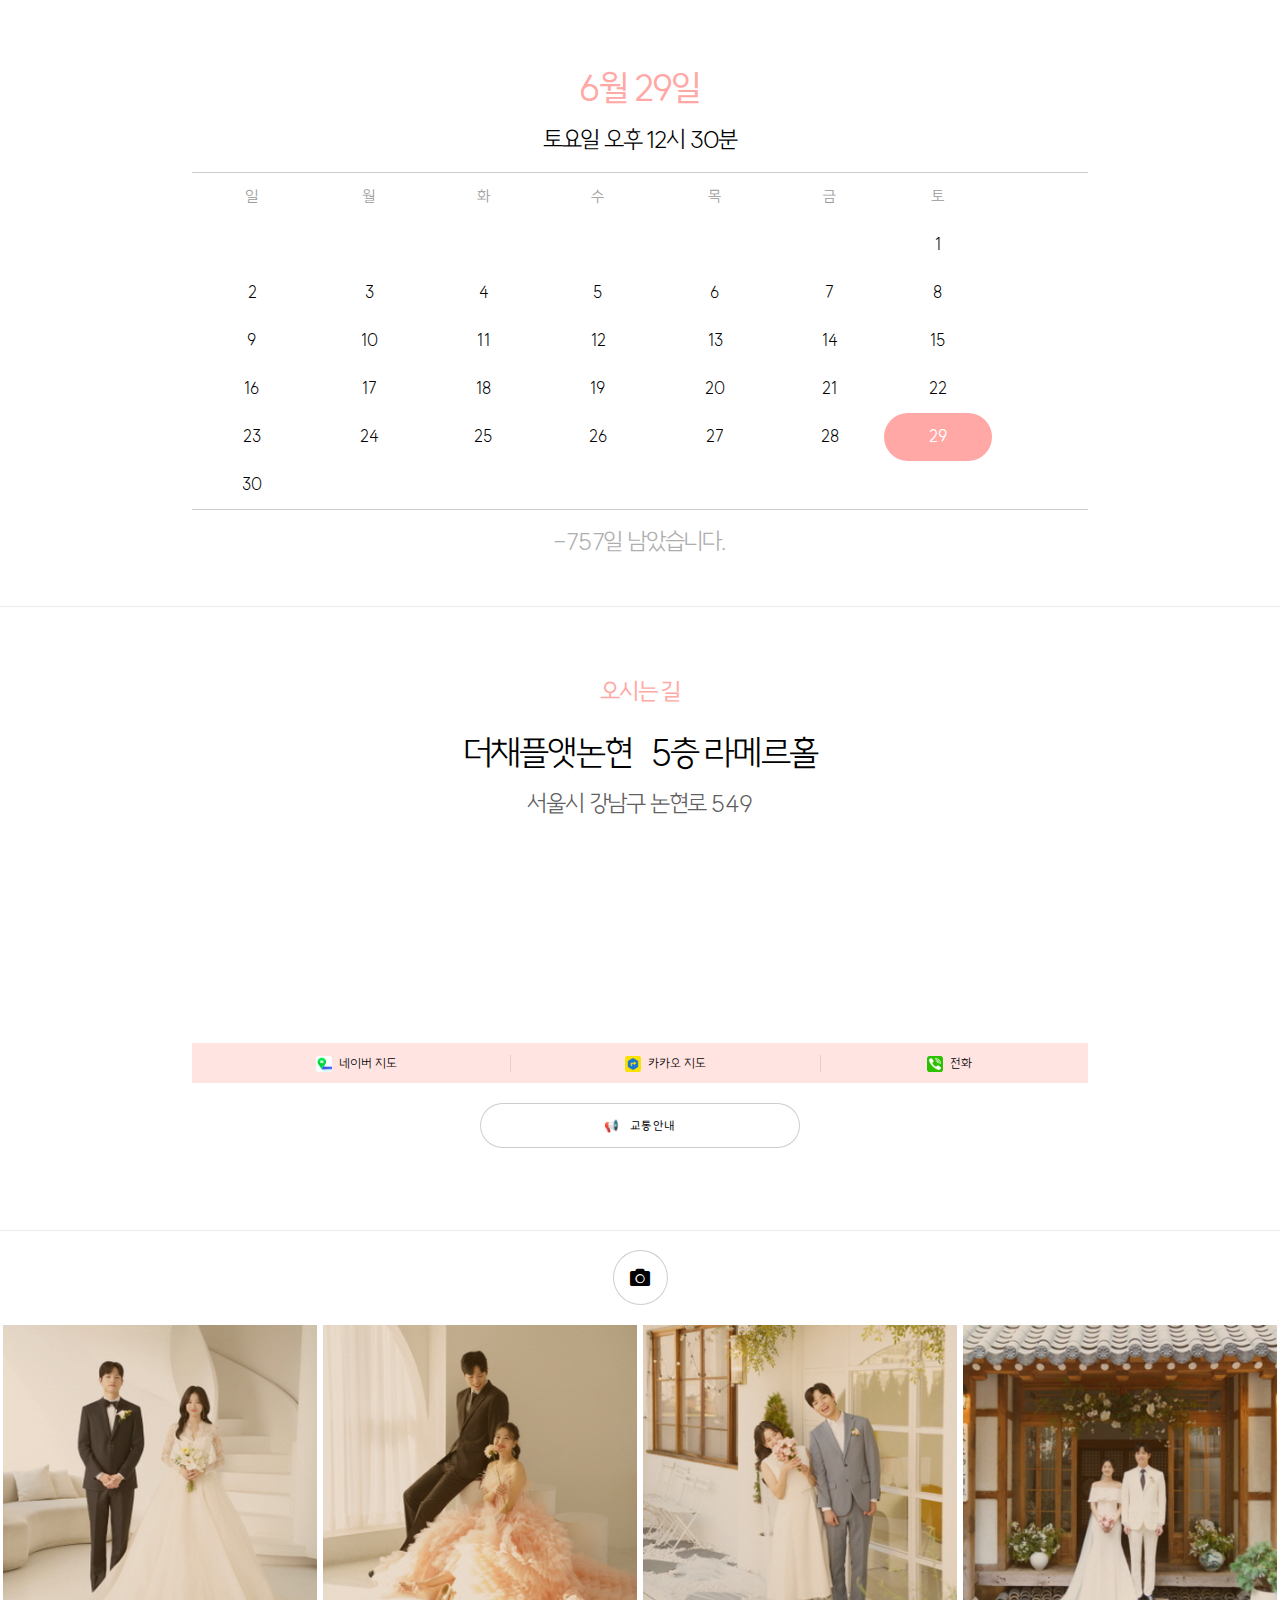
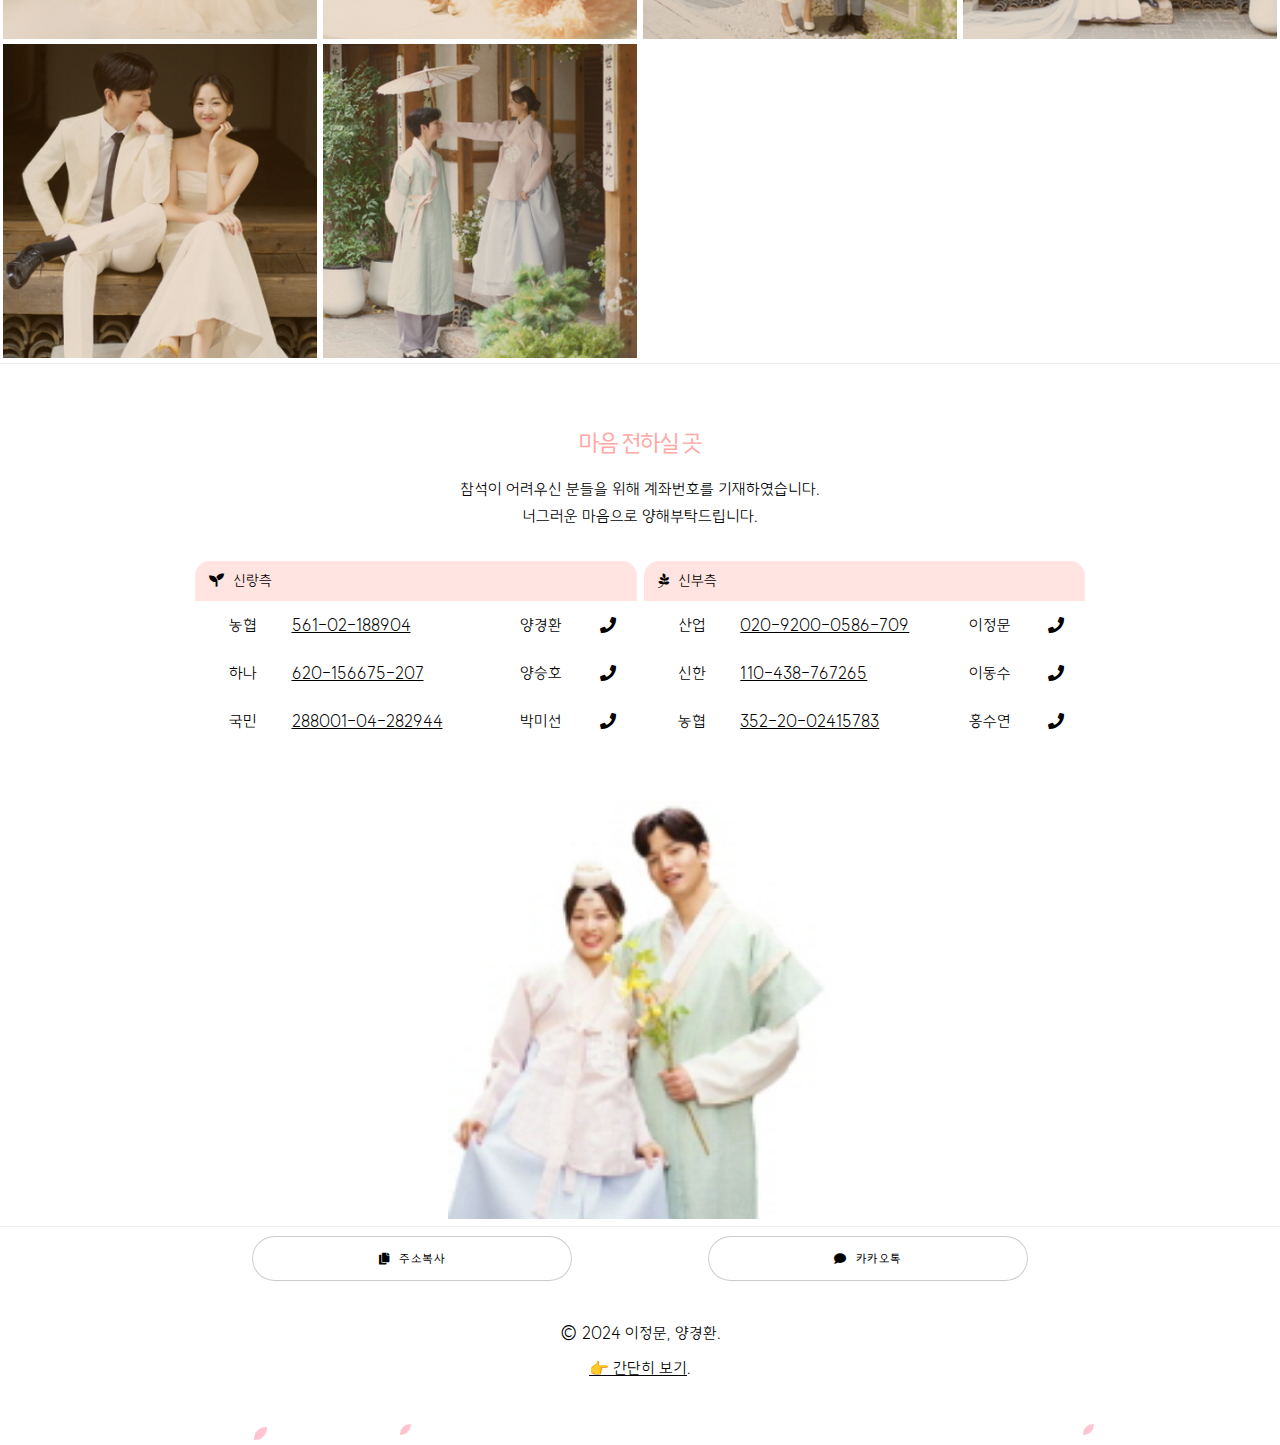
==== commit 46f82855: "수정" ====
--- a/index.html
+++ b/index.html
@@ -554,18 +554,18 @@
 							<tbody>
 								<tr>
 									<td class="col-1 account-copy-btn">농협</td>
-									<td class="col-2 account-copy-btn">000000-00-000001</td>
+									<td class="col-2 account-copy-btn">561-02-188904</td>
 									<td class="col-3">양경환</td>
 									<td class="col-4 ">
 										<a href="javascript:void(0);" onclick="location.href = 'tel:01079255235';"class="icon solid fa-phone style1"><span class="label">call</span></a>
 									</td>
 								</tr>
 								<tr>
-									<td class="col-1 account-copy-btn">국민</td>
-									<td class="col-2 account-copy-btn">000000-00-000002</td>
+									<td class="col-1 account-copy-btn">하나</td>
+									<td class="col-2 account-copy-btn">620-156675-207</td>
 									<td class="col-3">양승호</td>
 									<td class="col-4 ">
-										<a href="javascript:void(0);" onclick="location.href = 'tel:';"class="icon solid fa-phone style1"><span class="label">call</span></a>
+										<a href="javascript:void(0);" onclick="location.href = 'tel:01062875235';"class="icon solid fa-phone style1"><span class="label">call</span></a>
 									</td>
 								</tr>
 								<tr>
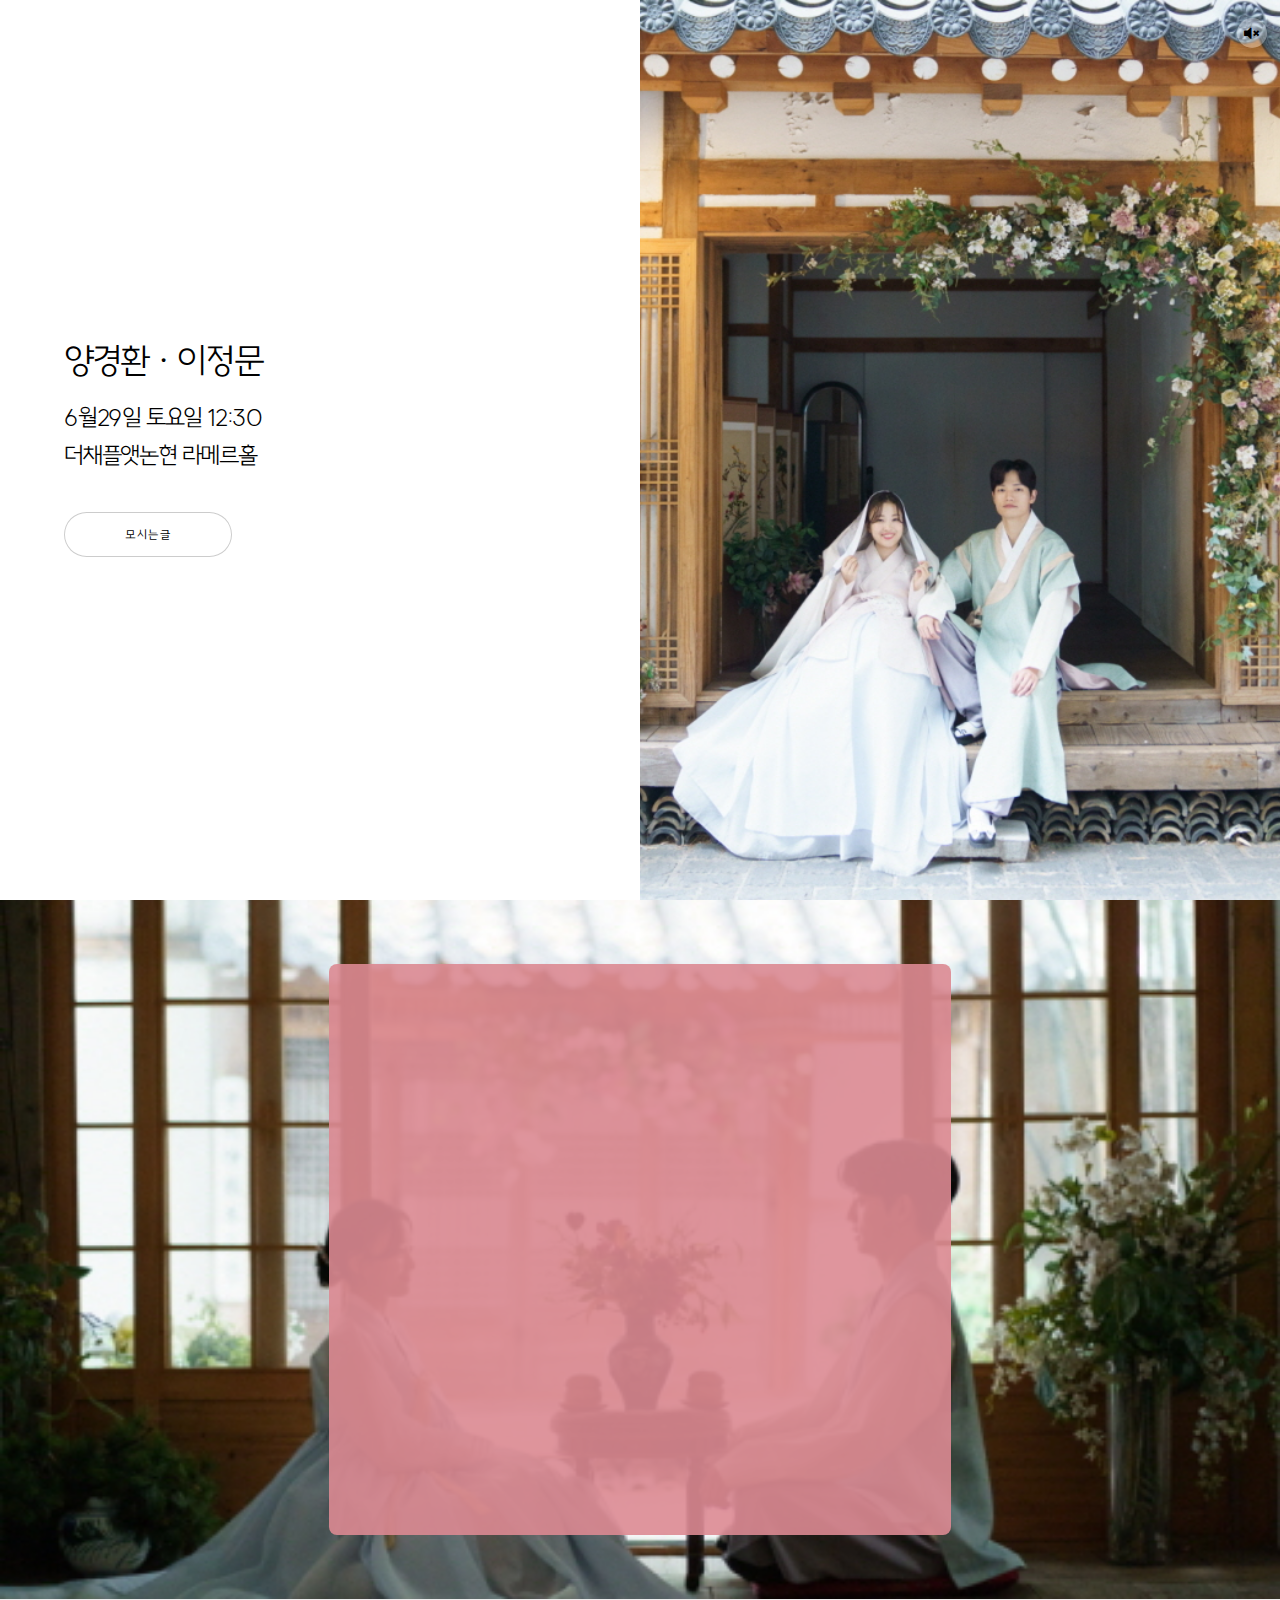
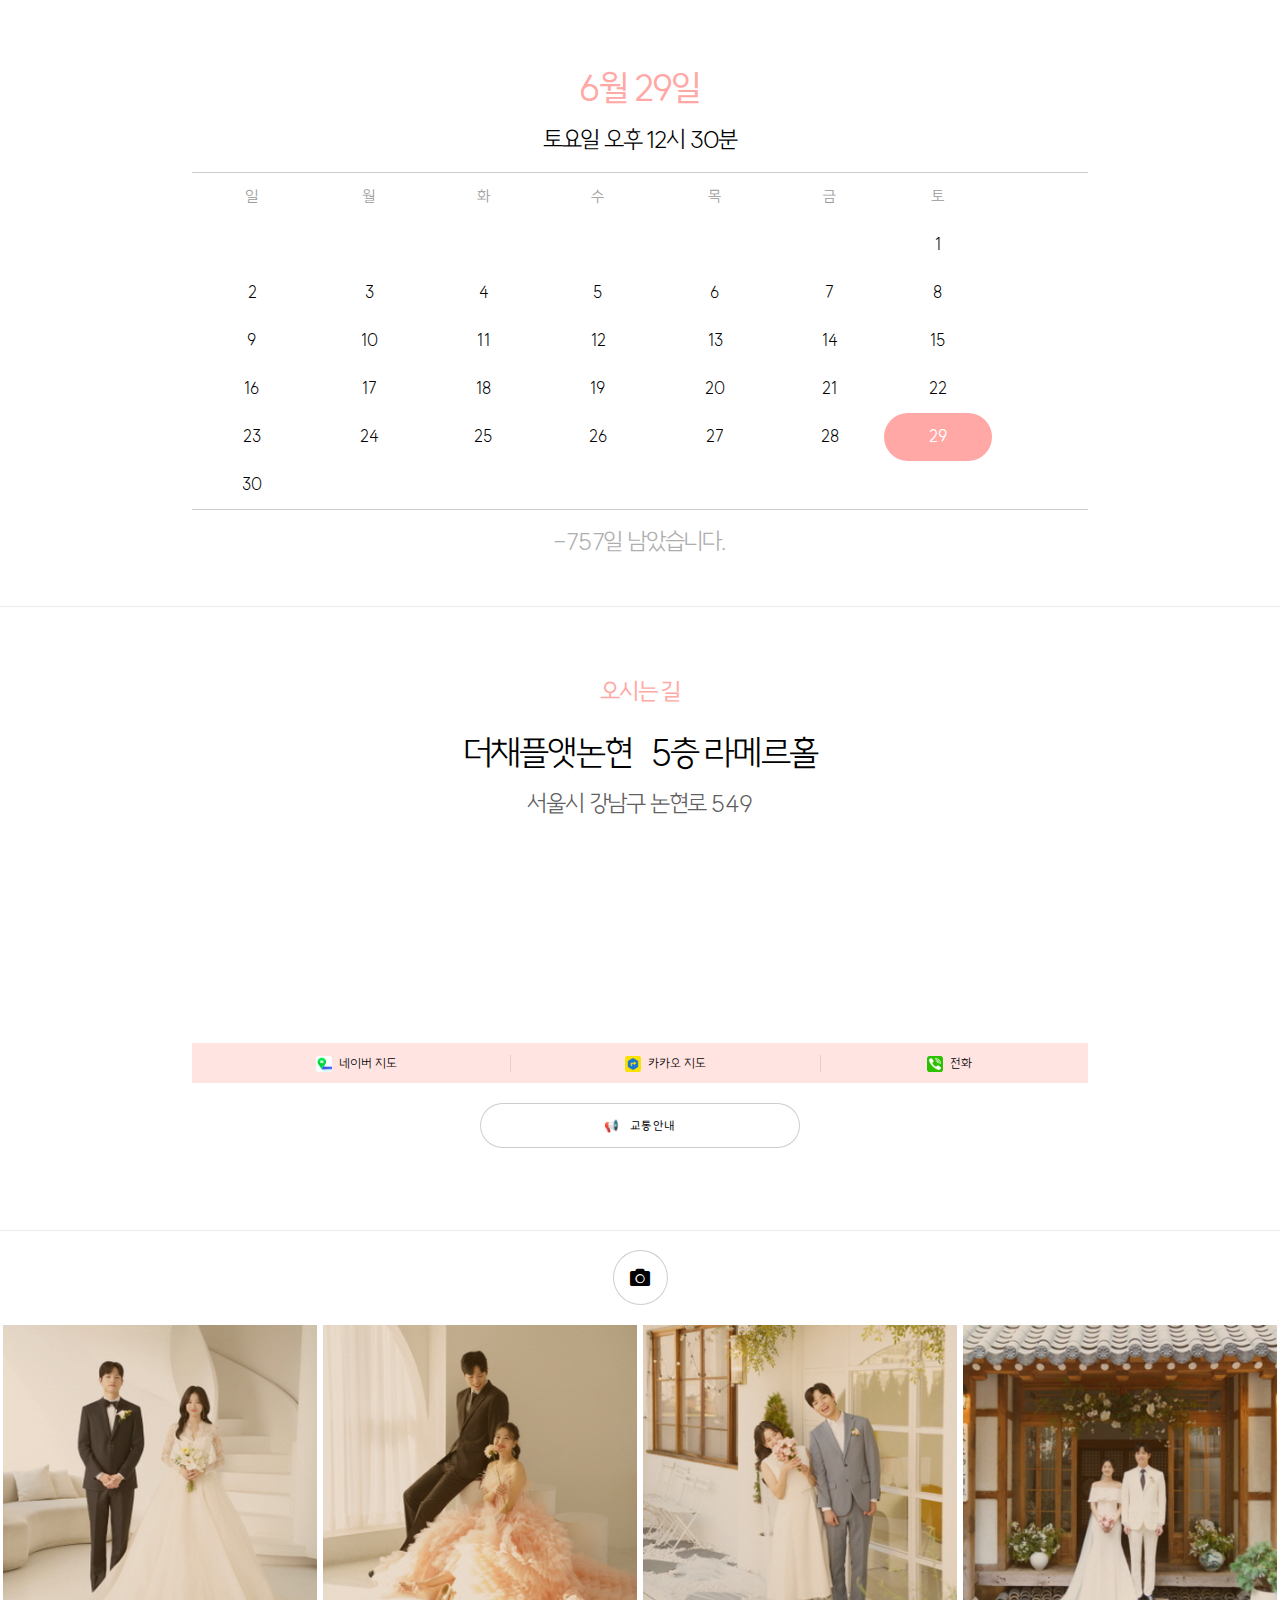
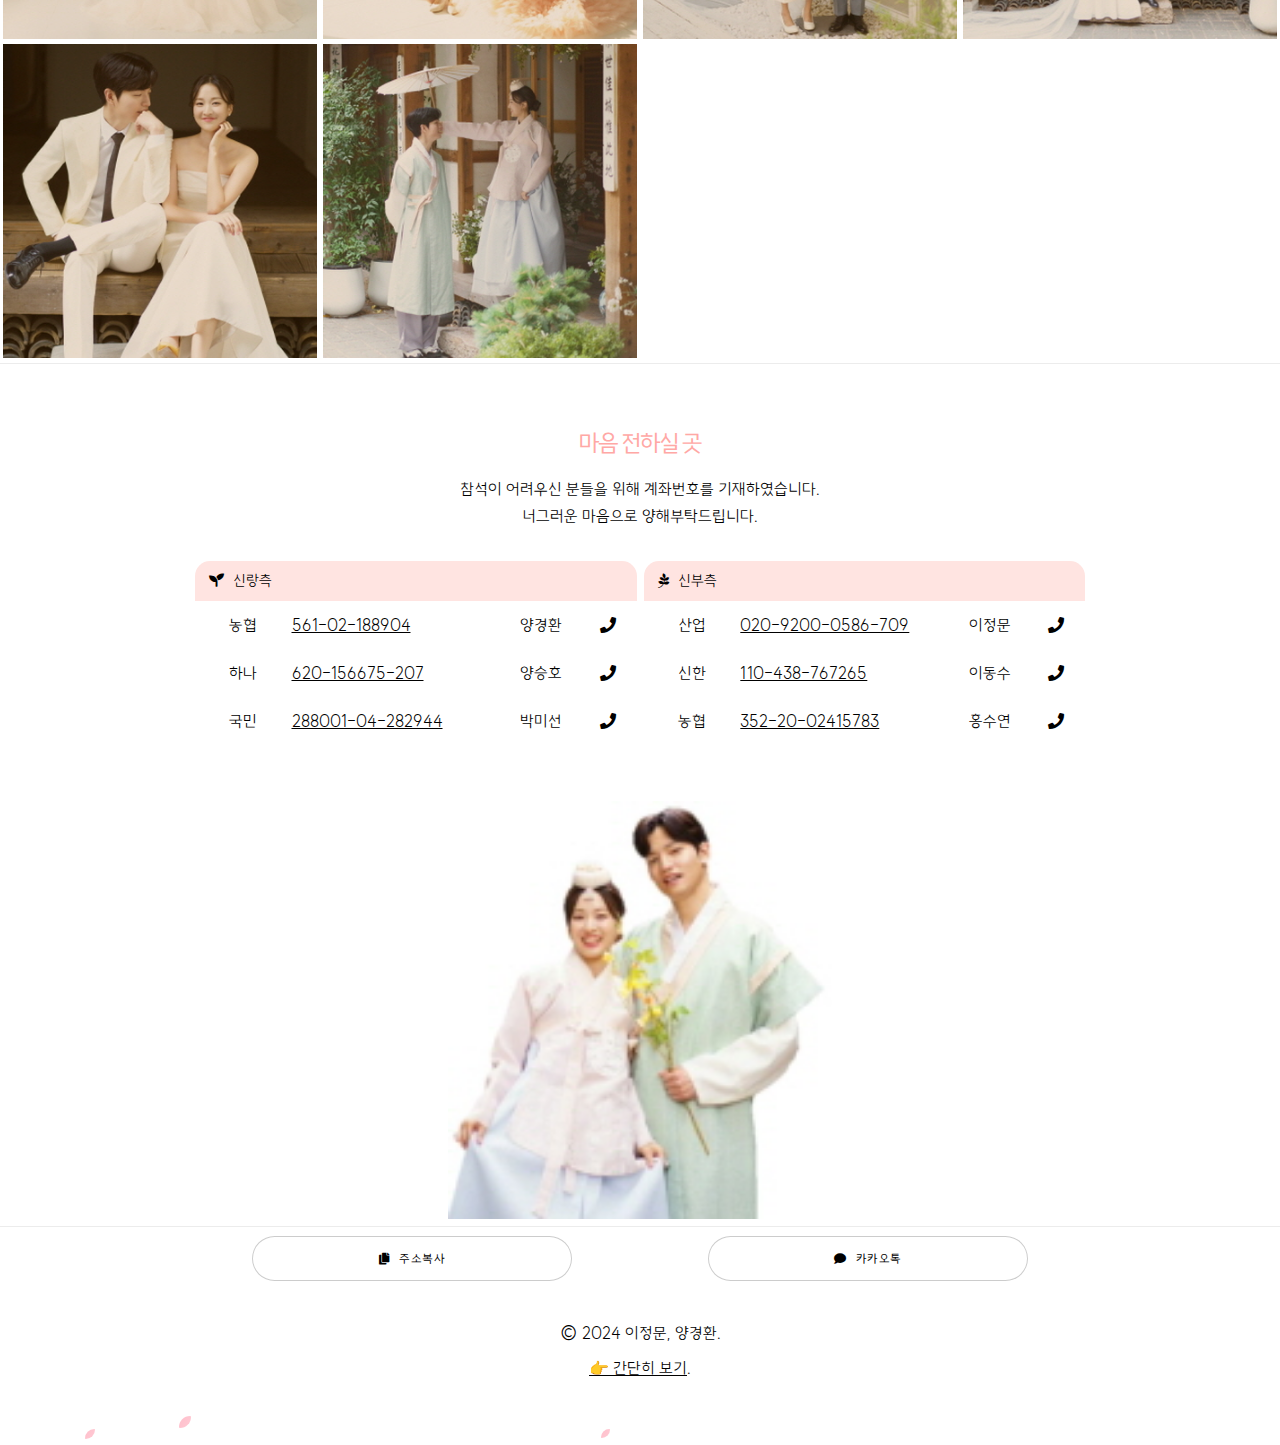
==== commit 1b4f3c46: "사진수정" ====
--- a/index.html
+++ b/index.html
@@ -519,7 +519,15 @@
                                                 <a href="gallery/wedding-photo-30.jpg">더보기</a>
                                             </figcaption>           
                                         </figure>
-                                    </div>                                                                  
+                                    </div>    
+                                    <div class="grid-item" style="display:none;">
+                                        <figure class="effect-bubba">
+                                            <img src="" alt="Image" class="img-fluid tm-img">
+                                            <figcaption>
+                                                <a href="gallery/wedding-photo-31.jpg">더보기</a>
+                                            </figcaption>           
+                                        </figure>
+                                    </div>                                                                
                                 </div>                                 
                             </div>
                         </div>                                                    
